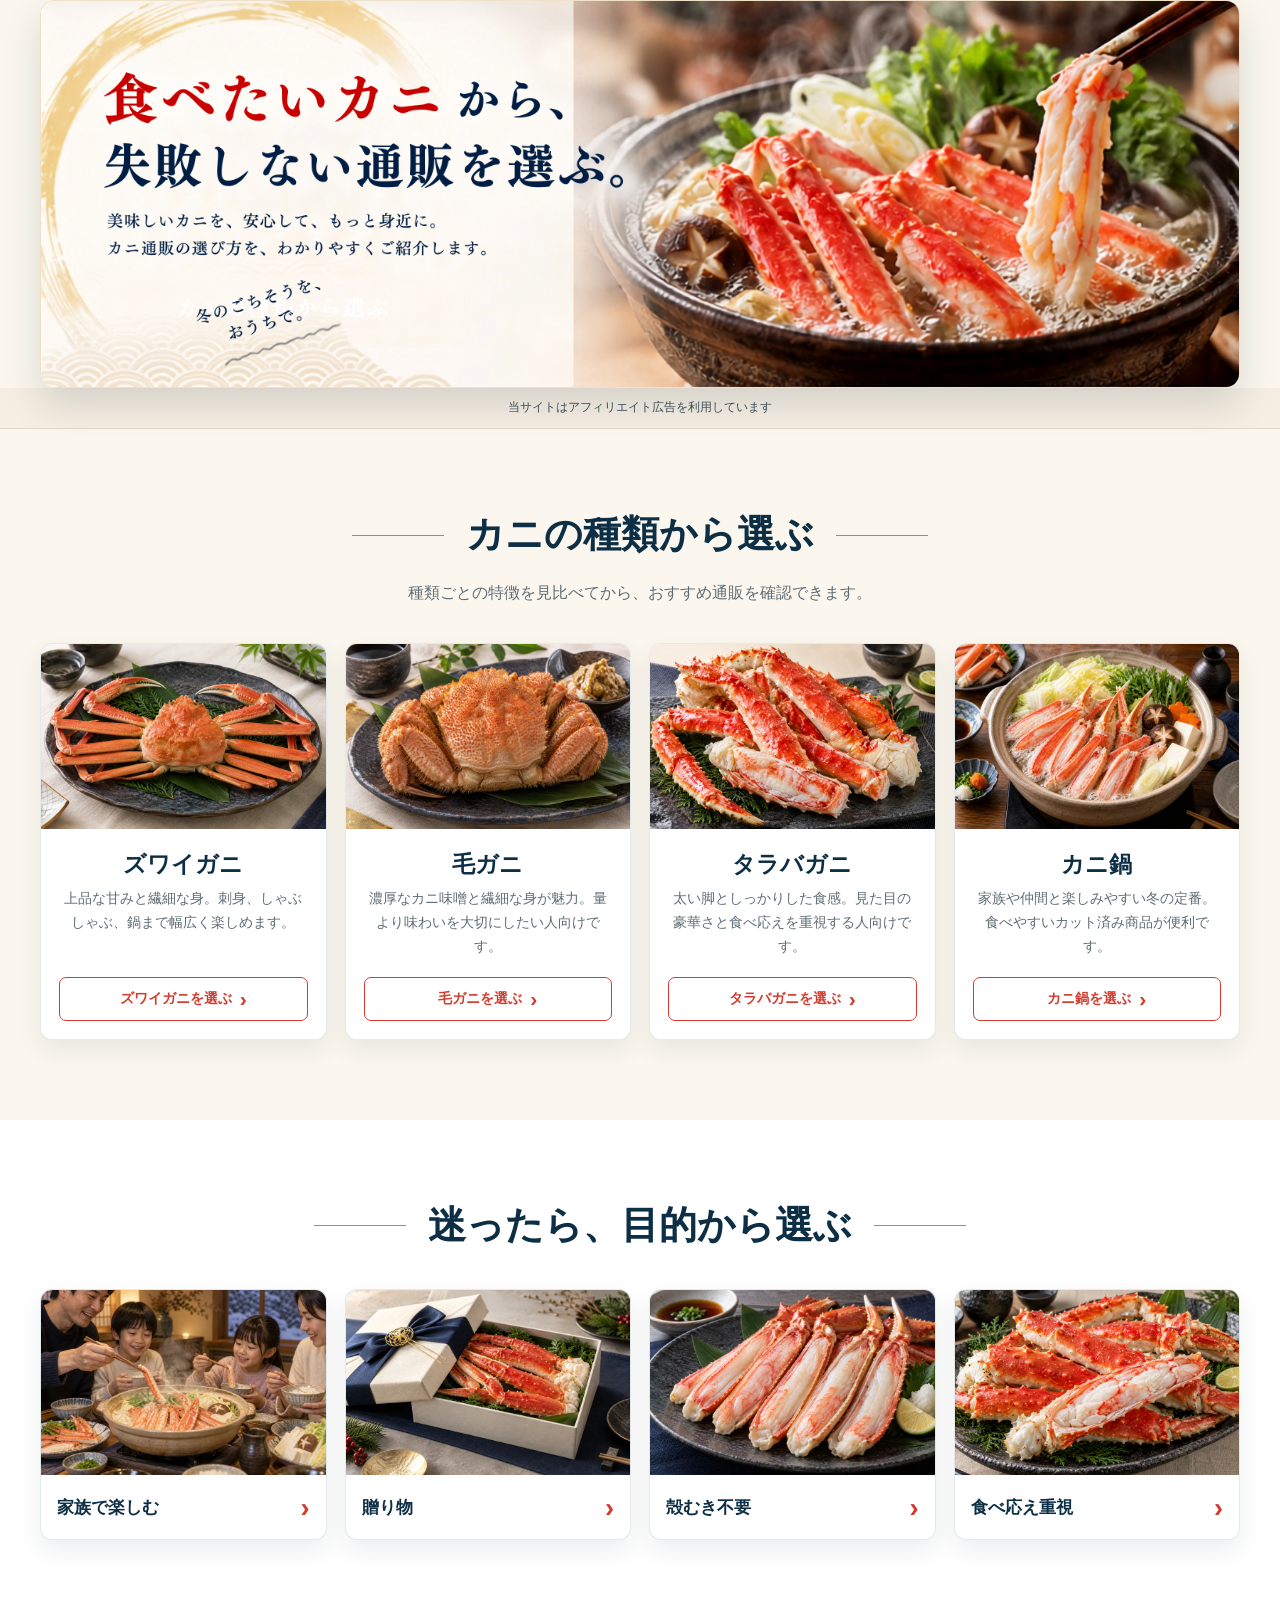
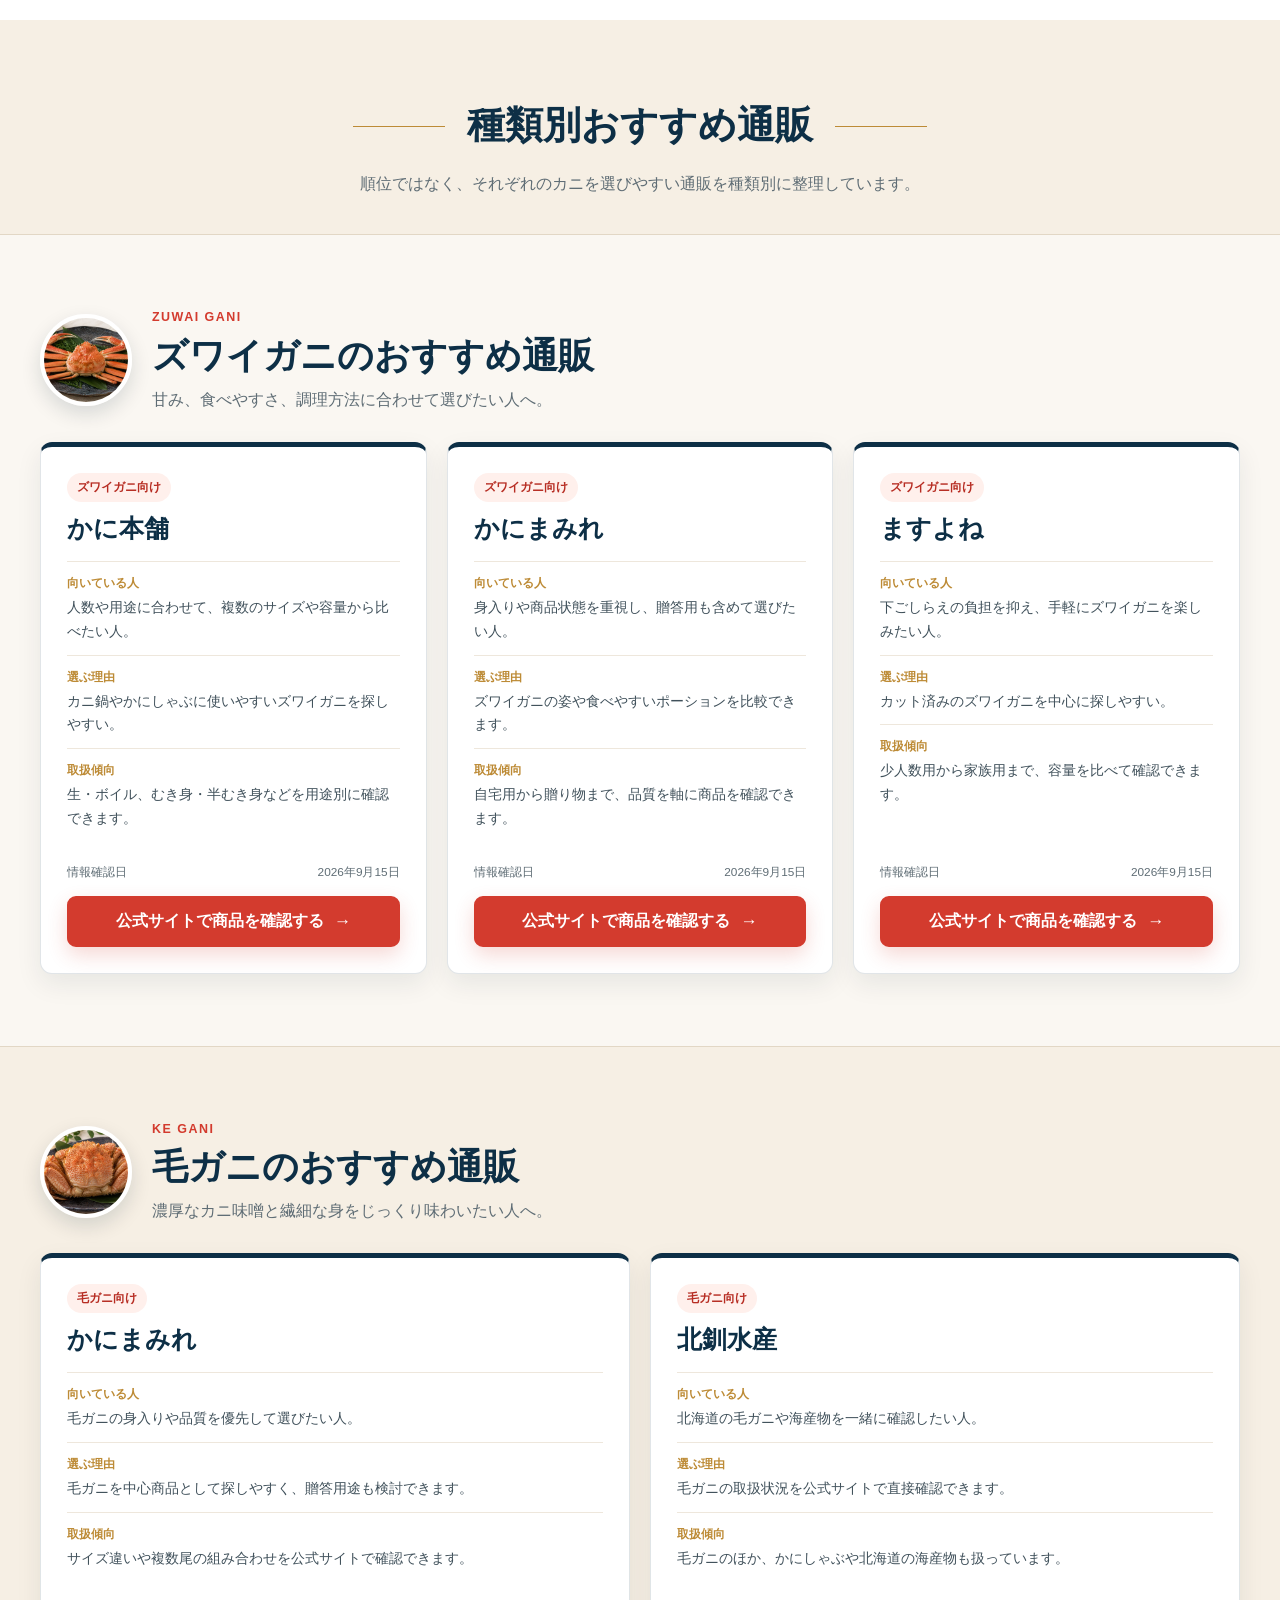
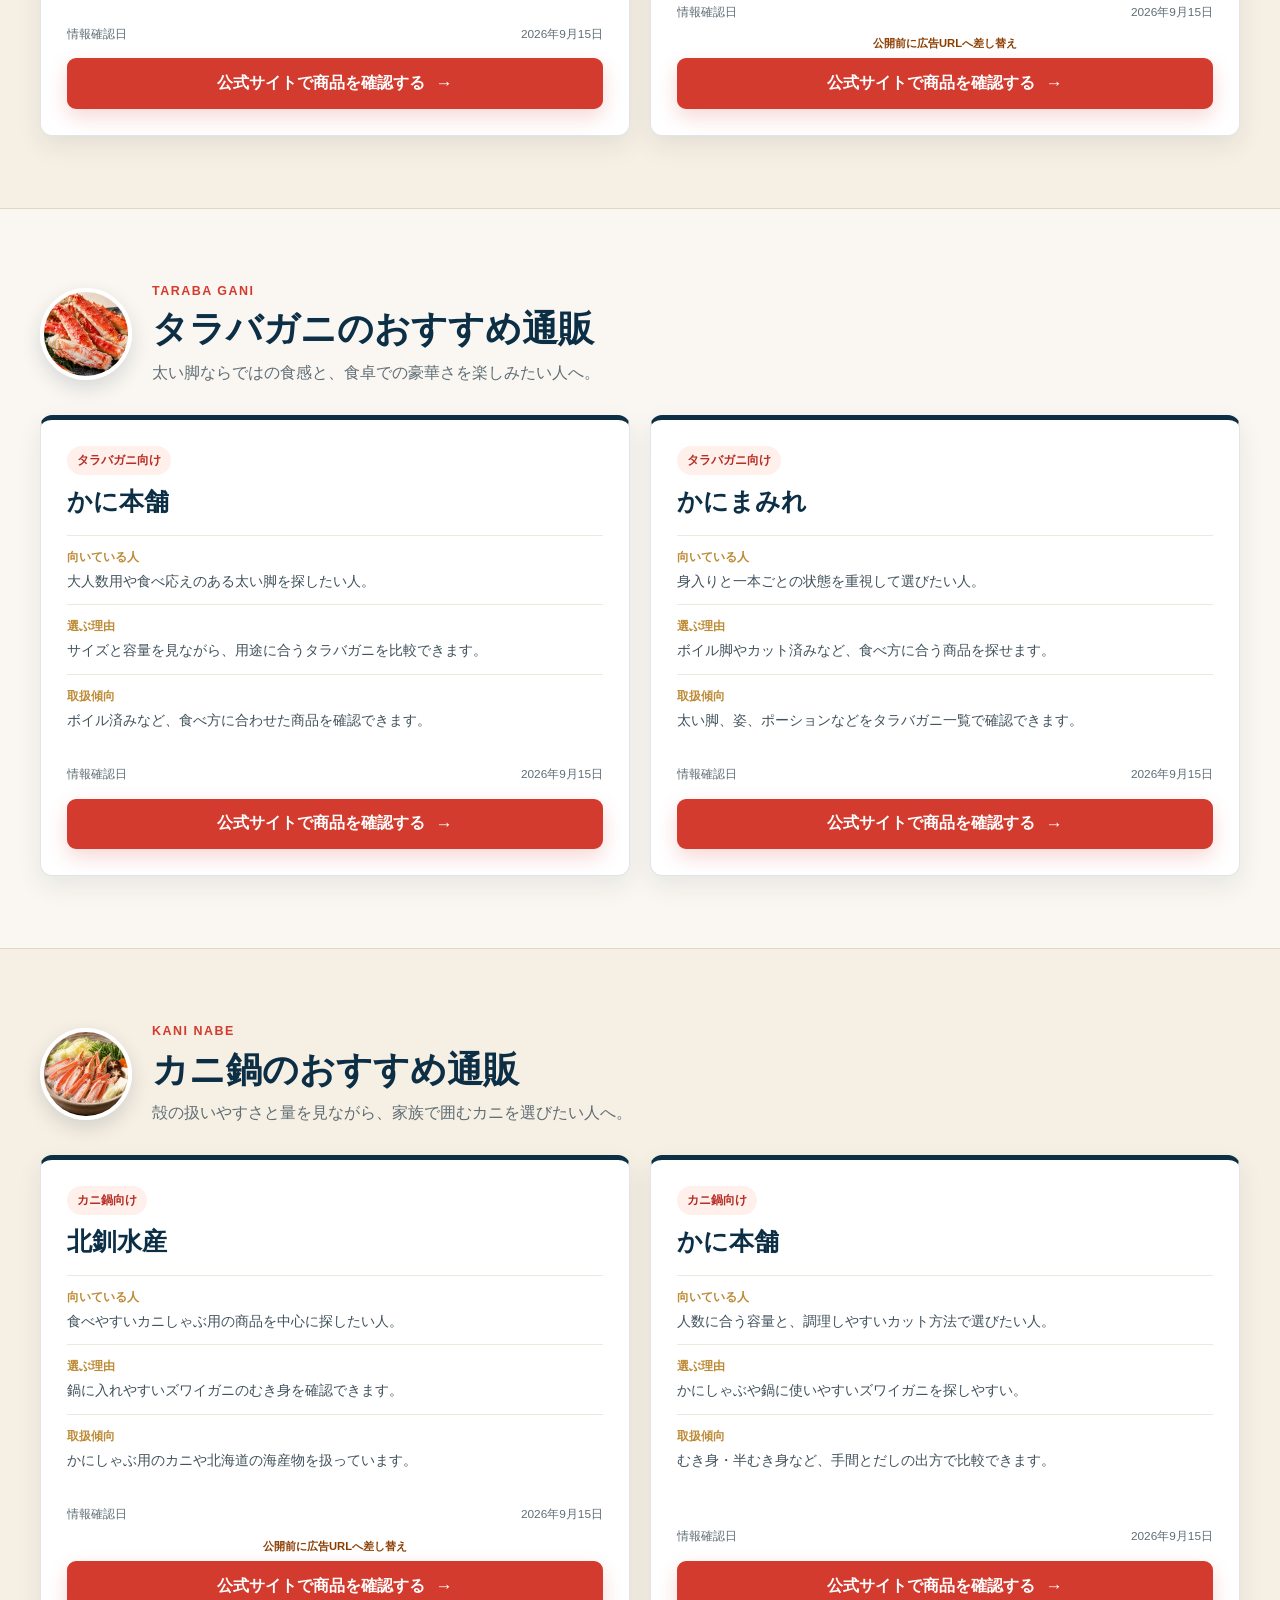
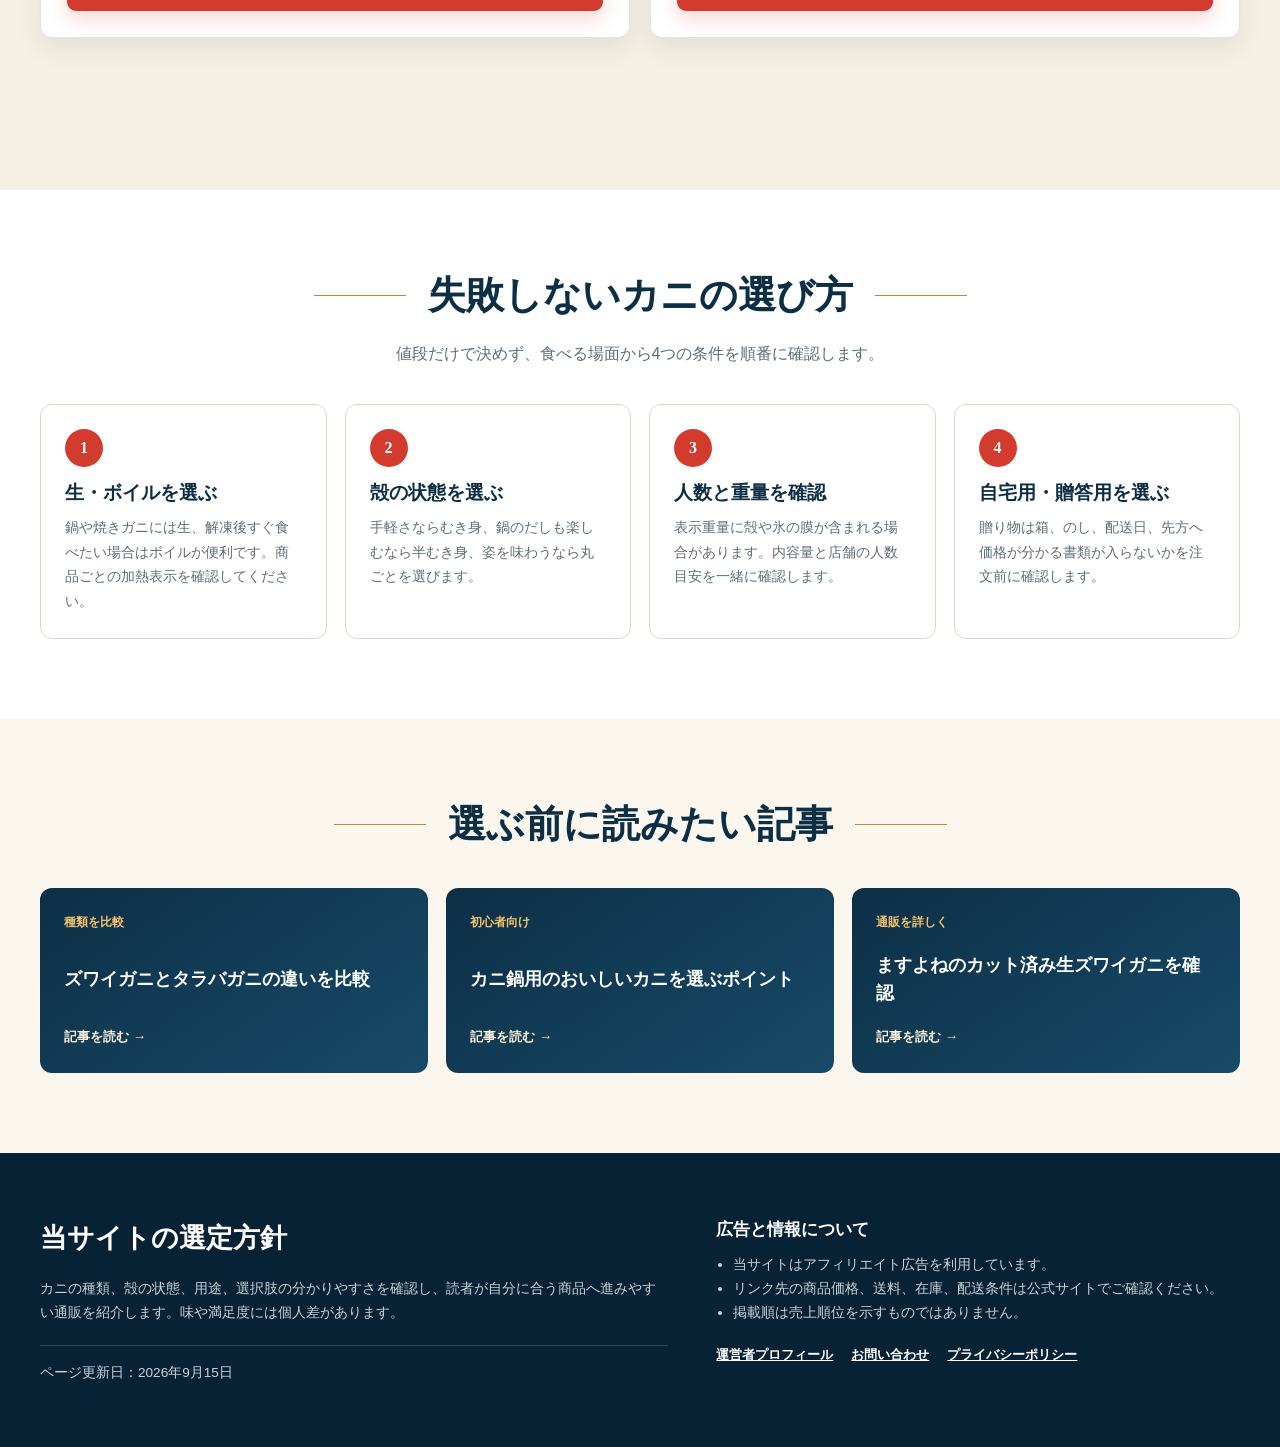
==== index.html @ b380a742 "ヘッダー画像" ====
<!doctype html>
<html lang="ja">
  <head>
    <meta charset="utf-8">
    <meta name="viewport" content="width=device-width, initial-scale=1">
    <meta name="description" content="ズワイガニ、毛ガニ、タラバガニ、カニ鍋から、自分に合うカニ通販を迷わず選べる案内ページです。">
    <title>食べたいカニから選ぶ｜安全なカニ通販.com</title>
    <link rel="preload" as="image" href="assets/images/kani-top-header-wide.png" fetchpriority="high">
    <link rel="stylesheet" href="wordpress-additional.css">
    <style>
      html { scroll-behavior: smooth; }
      body { margin: 0; background: #fbf7ee; }
    </style>
  </head>
  <body>
    <main class="kani-top" id="main-content" data-preview="true">
      <header class="kani-hero kani-hero--banner">
        <div class="kani-container kani-hero__inner">
          <h1 class="kani-visually-hidden">食べたいカニから、失敗しない通販を選ぶ。</h1>
          <div class="kani-hero__media">
            <a href="#kani-types" aria-label="カニの種類から選ぶ">
              <img src="assets/images/kani-top-header-wide.png" width="1532" height="494" alt="食べたいカニから、失敗しない通販を選ぶ。カニ鍋の横長ヘッダー画像" decoding="async" fetchpriority="high">
            </a>
          </div>
        </div>
      </header>

      <p class="kani-disclosure">当サイトはアフィリエイト広告を利用しています</p>

      <section class="kani-section" id="kani-types" aria-labelledby="kani-types-title">
        <div class="kani-container">
          <h2 class="kani-section-heading" id="kani-types-title">カニの種類から選ぶ</h2>
          <p class="kani-section-intro">種類ごとの特徴を見比べてから、おすすめ通販を確認できます。</p>
          <div class="kani-type-grid">
            <article class="kani-type-card">
              <a href="#kani-zuwai">
                <img src="assets/images/type-zuwai.webp" width="800" height="520" loading="lazy" decoding="async" alt="細長い脚が特徴のボイルズワイガニ">
                <div class="kani-type-card__body">
                  <h3>ズワイガニ</h3>
                  <p>上品な甘みと繊細な身。刺身、しゃぶしゃぶ、鍋まで幅広く楽しめます。</p>
                  <span class="kani-type-card__cta">ズワイガニを選ぶ</span>
                </div>
              </a>
            </article>
            <article class="kani-type-card">
              <a href="#kani-kegani">
                <img src="assets/images/type-kegani.webp" width="800" height="520" loading="lazy" decoding="async" alt="丸い甲羅と細かな毛が特徴のボイル毛ガニ">
                <div class="kani-type-card__body">
                  <h3>毛ガニ</h3>
                  <p>濃厚なカニ味噌と繊細な身が魅力。量より味わいを大切にしたい人向けです。</p>
                  <span class="kani-type-card__cta">毛ガニを選ぶ</span>
                </div>
              </a>
            </article>
            <article class="kani-type-card">
              <a href="#kani-taraba">
                <img src="assets/images/type-taraba.webp" width="800" height="520" loading="lazy" decoding="async" alt="太く大きな脚が特徴のボイルタラバガニ">
                <div class="kani-type-card__body">
                  <h3>タラバガニ</h3>
                  <p>太い脚としっかりした食感。見た目の豪華さと食べ応えを重視する人向けです。</p>
                  <span class="kani-type-card__cta">タラバガニを選ぶ</span>
                </div>
              </a>
            </article>
            <article class="kani-type-card">
              <a href="#kani-nabe">
                <img src="assets/images/type-kani-nabe.webp" width="800" height="520" loading="lazy" decoding="async" alt="ズワイガニと野菜を盛り付けたカニ鍋">
                <div class="kani-type-card__body">
                  <h3>カニ鍋</h3>
                  <p>家族や仲間と楽しみやすい冬の定番。食べやすいカット済み商品が便利です。</p>
                  <span class="kani-type-card__cta">カニ鍋を選ぶ</span>
                </div>
              </a>
            </article>
          </div>
        </div>
      </section>

      <section class="kani-section kani-section--white" aria-labelledby="kani-purpose-title">
        <div class="kani-container">
          <h2 class="kani-section-heading" id="kani-purpose-title">迷ったら、目的から選ぶ</h2>
          <div class="kani-purpose-grid">
            <article class="kani-purpose-card">
              <a href="#kani-nabe">
                <img src="assets/images/purpose-family.webp" width="800" height="520" loading="lazy" decoding="async" alt="家族でカニ鍋を囲んで楽しむ食卓">
                <span class="kani-purpose-card__body">家族で楽しむ</span>
              </a>
            </article>
            <article class="kani-purpose-card">
              <a href="#kani-guide-gift">
                <img src="assets/images/purpose-gift.webp" width="800" height="520" loading="lazy" decoding="async" alt="紺色のリボンで包んだカニの贈答箱">
                <span class="kani-purpose-card__body">贈り物</span>
              </a>
            </article>
            <article class="kani-purpose-card">
              <a href="#kani-guide-easy">
                <img src="assets/images/purpose-easy.webp" width="800" height="520" loading="lazy" decoding="async" alt="殻がカットされ食べやすく盛り付けたカニ脚">
                <span class="kani-purpose-card__body">殻むき不要</span>
              </a>
            </article>
            <article class="kani-purpose-card">
              <a href="#kani-taraba">
                <img src="assets/images/purpose-volume.webp" width="800" height="520" loading="lazy" decoding="async" alt="食べ応えのある太いタラバガニの脚">
                <span class="kani-purpose-card__body">食べ応え重視</span>
              </a>
            </article>
          </div>
        </div>
      </section>

      <section class="kani-section kani-section--soft" aria-labelledby="kani-shops-title">
        <div class="kani-container">
          <h2 class="kani-section-heading" id="kani-shops-title">種類別おすすめ通販</h2>
          <p class="kani-section-intro">順位ではなく、それぞれのカニを選びやすい通販を種類別に整理しています。</p>
        </div>

        <section class="kani-recommendation" id="kani-zuwai" aria-labelledby="kani-zuwai-title">
          <div class="kani-container">
            <header class="kani-recommendation__header">
              <img class="kani-recommendation__thumb" src="assets/images/type-zuwai.webp" width="92" height="92" loading="lazy" decoding="async" alt="">
              <div>
                <p class="kani-recommendation__kicker">ZUWAI GANI</p>
                <h2 id="kani-zuwai-title">ズワイガニのおすすめ通販</h2>
                <p>甘み、食べやすさ、調理方法に合わせて選びたい人へ。</p>
              </div>
            </header>
            <div class="kani-shop-grid">
              <article class="kani-shop-card">
                <p class="kani-shop-card__label">ズワイガニ向け</p>
                <h3>かに本舗</h3>
                <dl>
                  <div><dt>向いている人</dt><dd>人数や用途に合わせて、複数のサイズや容量から比べたい人。</dd></div>
                  <div><dt>選ぶ理由</dt><dd>カニ鍋やかにしゃぶに使いやすいズワイガニを探しやすい。</dd></div>
                  <div><dt>取扱傾向</dt><dd>生・ボイル、むき身・半むき身などを用途別に確認できます。</dd></div>
                </dl>
                <p class="kani-shop-card__checked"><span>情報確認日</span><time datetime="2026-09-15">2026年9月15日</time></p>
                <a class="kani-button" href="https://px.a8.net/svt/ejp?a8mat=1TUXQF+23MJKY+1ZWM+BW8O2&amp;a8ejpredirect=https%3A%2F%2Fskynet-c.jp%2Fad%2Flp_kani_001.html" target="_blank" rel="sponsored noopener" data-affiliate-store="かに本舗" aria-label="かに本舗の公式サイトでズワイガニ商品を確認する">公式サイトで商品を確認する</a>
              </article>
              <article class="kani-shop-card">
                <p class="kani-shop-card__label">ズワイガニ向け</p>
                <h3>かにまみれ</h3>
                <dl>
                  <div><dt>向いている人</dt><dd>身入りや商品状態を重視し、贈答用も含めて選びたい人。</dd></div>
                  <div><dt>選ぶ理由</dt><dd>ズワイガニの姿や食べやすいポーションを比較できます。</dd></div>
                  <div><dt>取扱傾向</dt><dd>自宅用から贈り物まで、品質を軸に商品を確認できます。</dd></div>
                </dl>
                <p class="kani-shop-card__checked"><span>情報確認日</span><time datetime="2026-09-15">2026年9月15日</time></p>
                <a class="kani-button" href="https://px.a8.net/svt/ejp?a8mat=2ZNGHM+9N47FM+2GN4+BW8O2&amp;a8ejpredirect=https%3A%2F%2Fwww.kanimamire.com%2Fshopdetail%2F001003000006" target="_blank" rel="sponsored noopener" data-affiliate-store="かにまみれ" aria-label="かにまみれの公式サイトでズワイガニ商品を確認する">公式サイトで商品を確認する</a>
              </article>
              <article class="kani-shop-card">
                <p class="kani-shop-card__label">ズワイガニ向け</p>
                <h3>ますよね</h3>
                <dl>
                  <div><dt>向いている人</dt><dd>下ごしらえの負担を抑え、手軽にズワイガニを楽しみたい人。</dd></div>
                  <div><dt>選ぶ理由</dt><dd>カット済みのズワイガニを中心に探しやすい。</dd></div>
                  <div><dt>取扱傾向</dt><dd>少人数用から家族用まで、容量を比べて確認できます。</dd></div>
                </dl>
                <p class="kani-shop-card__checked"><span>情報確認日</span><time datetime="2026-09-15">2026年9月15日</time></p>
                <a class="kani-button" href="https://px.a8.net/svt/ejp?a8mat=45G7HG+728L2A+5KSW+BW8O2&amp;a8ejpredirect=https%3A%2F%2Fwww.masuyone.com%2FSHOP%2F201390%2F201400%2Flist.html" target="_blank" rel="sponsored noopener" data-affiliate-store="ますよね" aria-label="ますよねの公式サイトでズワイガニ商品を確認する">公式サイトで商品を確認する</a>
              </article>
            </div>
          </div>
        </section>

        <section class="kani-recommendation" id="kani-kegani" aria-labelledby="kani-kegani-title">
          <div class="kani-container">
            <header class="kani-recommendation__header">
              <img class="kani-recommendation__thumb" src="assets/images/type-kegani.webp" width="92" height="92" loading="lazy" decoding="async" alt="">
              <div>
                <p class="kani-recommendation__kicker">KE GANI</p>
                <h2 id="kani-kegani-title">毛ガニのおすすめ通販</h2>
                <p>濃厚なカニ味噌と繊細な身をじっくり味わいたい人へ。</p>
              </div>
            </header>
            <div class="kani-shop-grid kani-shop-grid--two">
              <article class="kani-shop-card">
                <p class="kani-shop-card__label">毛ガニ向け</p>
                <h3>かにまみれ</h3>
                <dl>
                  <div><dt>向いている人</dt><dd>毛ガニの身入りや品質を優先して選びたい人。</dd></div>
                  <div><dt>選ぶ理由</dt><dd>毛ガニを中心商品として探しやすく、贈答用途も検討できます。</dd></div>
                  <div><dt>取扱傾向</dt><dd>サイズ違いや複数尾の組み合わせを公式サイトで確認できます。</dd></div>
                </dl>
                <p class="kani-shop-card__checked"><span>情報確認日</span><time datetime="2026-09-15">2026年9月15日</time></p>
                <a class="kani-button" href="https://px.a8.net/svt/ejp?a8mat=2ZNGHM+9N47FM+2GN4+BW8O2&amp;a8ejpredirect=https%3A%2F%2Fwww.kanimamire.com%2Fshopdetail%2F001001000003%2F" target="_blank" rel="sponsored noopener" data-affiliate-store="かにまみれ" aria-label="かにまみれの公式サイトで毛ガニ商品を確認する">公式サイトで商品を確認する</a>
              </article>
              <article class="kani-shop-card">
                <p class="kani-shop-card__label">毛ガニ向け</p>
                <h3>北釧水産</h3>
                <dl>
                  <div><dt>向いている人</dt><dd>北海道の毛ガニや海産物を一緒に確認したい人。</dd></div>
                  <div><dt>選ぶ理由</dt><dd>毛ガニの取扱状況を公式サイトで直接確認できます。</dd></div>
                  <div><dt>取扱傾向</dt><dd>毛ガニのほか、かにしゃぶや北海道の海産物も扱っています。</dd></div>
                </dl>
                <p class="kani-shop-card__checked"><span>情報確認日</span><time datetime="2026-09-15">2026年9月15日</time></p>
                <!-- 北釧水産の旧A8広告は2026-09-15時点で無効。公開前に新しい提携URLへ差し替えること。 -->
                <a class="kani-button" href="https://www.hokusen.co.jp/" target="_blank" rel="noopener" data-affiliate-store="北釧水産" data-affiliate-status="replacement-required" aria-label="北釧水産の公式サイトで毛ガニ商品を確認する">公式サイトで商品を確認する</a>
              </article>
            </div>
          </div>
        </section>

        <section class="kani-recommendation" id="kani-taraba" aria-labelledby="kani-taraba-title">
          <div class="kani-container">
            <header class="kani-recommendation__header">
              <img class="kani-recommendation__thumb" src="assets/images/type-taraba.webp" width="92" height="92" loading="lazy" decoding="async" alt="">
              <div>
                <p class="kani-recommendation__kicker">TARABA GANI</p>
                <h2 id="kani-taraba-title">タラバガニのおすすめ通販</h2>
                <p>太い脚ならではの食感と、食卓での豪華さを楽しみたい人へ。</p>
              </div>
            </header>
            <div class="kani-shop-grid kani-shop-grid--two">
              <article class="kani-shop-card">
                <p class="kani-shop-card__label">タラバガニ向け</p>
                <h3>かに本舗</h3>
                <dl>
                  <div><dt>向いている人</dt><dd>大人数用や食べ応えのある太い脚を探したい人。</dd></div>
                  <div><dt>選ぶ理由</dt><dd>サイズと容量を見ながら、用途に合うタラバガニを比較できます。</dd></div>
                  <div><dt>取扱傾向</dt><dd>ボイル済みなど、食べ方に合わせた商品を確認できます。</dd></div>
                </dl>
                <p class="kani-shop-card__checked"><span>情報確認日</span><time datetime="2026-09-15">2026年9月15日</time></p>
                <a class="kani-button" href="https://px.a8.net/svt/ejp?a8mat=1TUXQF+23MJKY+1ZWM+BW8O2&amp;a8ejpredirect=https%3A%2F%2Fskynet-c.jp%2Fad%2Flp_kani_001.html" target="_blank" rel="sponsored noopener" data-affiliate-store="かに本舗" aria-label="かに本舗の公式サイトでタラバガニ商品を確認する">公式サイトで商品を確認する</a>
              </article>
              <article class="kani-shop-card">
                <p class="kani-shop-card__label">タラバガニ向け</p>
                <h3>かにまみれ</h3>
                <dl>
                  <div><dt>向いている人</dt><dd>身入りと一本ごとの状態を重視して選びたい人。</dd></div>
                  <div><dt>選ぶ理由</dt><dd>ボイル脚やカット済みなど、食べ方に合う商品を探せます。</dd></div>
                  <div><dt>取扱傾向</dt><dd>太い脚、姿、ポーションなどをタラバガニ一覧で確認できます。</dd></div>
                </dl>
                <p class="kani-shop-card__checked"><span>情報確認日</span><time datetime="2026-09-15">2026年9月15日</time></p>
                <a class="kani-button" href="https://px.a8.net/svt/ejp?a8mat=2ZNGHM+9N47FM+2GN4+BW8O2&amp;a8ejpredirect=https%3A%2F%2Fwww.kanimamire.com%2Fshopbrand%2F015%2FP%2F" target="_blank" rel="sponsored noopener" data-affiliate-store="かにまみれ" aria-label="かにまみれの公式サイトでタラバガニ商品を確認する">公式サイトで商品を確認する</a>
              </article>
            </div>
          </div>
        </section>

        <section class="kani-recommendation" id="kani-nabe" aria-labelledby="kani-nabe-title">
          <div class="kani-container">
            <header class="kani-recommendation__header">
              <img class="kani-recommendation__thumb" src="assets/images/type-kani-nabe.webp" width="92" height="92" loading="lazy" decoding="async" alt="">
              <div>
                <p class="kani-recommendation__kicker">KANI NABE</p>
                <h2 id="kani-nabe-title">カニ鍋のおすすめ通販</h2>
                <p>殻の扱いやすさと量を見ながら、家族で囲むカニを選びたい人へ。</p>
              </div>
            </header>
            <div class="kani-shop-grid kani-shop-grid--two">
              <article class="kani-shop-card">
                <p class="kani-shop-card__label">カニ鍋向け</p>
                <h3>北釧水産</h3>
                <dl>
                  <div><dt>向いている人</dt><dd>食べやすいカニしゃぶ用の商品を中心に探したい人。</dd></div>
                  <div><dt>選ぶ理由</dt><dd>鍋に入れやすいズワイガニのむき身を確認できます。</dd></div>
                  <div><dt>取扱傾向</dt><dd>かにしゃぶ用のカニや北海道の海産物を扱っています。</dd></div>
                </dl>
                <p class="kani-shop-card__checked"><span>情報確認日</span><time datetime="2026-09-15">2026年9月15日</time></p>
                <!-- 北釧水産の旧A8広告は2026-09-15時点で無効。公開前に新しい提携URLへ差し替えること。 -->
                <a class="kani-button" href="https://www.hokusen.co.jp/" target="_blank" rel="noopener" data-affiliate-store="北釧水産" data-affiliate-status="replacement-required" aria-label="北釧水産の公式サイトでカニ鍋向け商品を確認する">公式サイトで商品を確認する</a>
              </article>
              <article class="kani-shop-card">
                <p class="kani-shop-card__label">カニ鍋向け</p>
                <h3>かに本舗</h3>
                <dl>
                  <div><dt>向いている人</dt><dd>人数に合う容量と、調理しやすいカット方法で選びたい人。</dd></div>
                  <div><dt>選ぶ理由</dt><dd>かにしゃぶや鍋に使いやすいズワイガニを探しやすい。</dd></div>
                  <div><dt>取扱傾向</dt><dd>むき身・半むき身など、手間とだしの出方で比較できます。</dd></div>
                </dl>
                <p class="kani-shop-card__checked"><span>情報確認日</span><time datetime="2026-09-15">2026年9月15日</time></p>
                <a class="kani-button" href="https://px.a8.net/svt/ejp?a8mat=1TUXQF+23MJKY+1ZWM+BW8O2&amp;a8ejpredirect=https%3A%2F%2Fskynet-c.jp%2Fad%2Flp_kani_001.html" target="_blank" rel="sponsored noopener" data-affiliate-store="かに本舗" aria-label="かに本舗の公式サイトでカニ鍋向け商品を確認する">公式サイトで商品を確認する</a>
              </article>
            </div>
          </div>
        </section>
      </section>

      <section class="kani-section kani-section--white" id="kani-guide" aria-labelledby="kani-guide-title">
        <div class="kani-container">
          <h2 class="kani-section-heading" id="kani-guide-title">失敗しないカニの選び方</h2>
          <p class="kani-section-intro">値段だけで決めず、食べる場面から4つの条件を順番に確認します。</p>
          <div class="kani-guide-grid">
            <article class="kani-guide-card">
              <span class="kani-guide-card__number">1</span>
              <h3>生・ボイルを選ぶ</h3>
              <p>鍋や焼きガニには生、解凍後すぐ食べたい場合はボイルが便利です。商品ごとの加熱表示を確認してください。</p>
            </article>
            <article class="kani-guide-card" id="kani-guide-easy">
              <span class="kani-guide-card__number">2</span>
              <h3>殻の状態を選ぶ</h3>
              <p>手軽さならむき身、鍋のだしも楽しむなら半むき身、姿を味わうなら丸ごとを選びます。</p>
            </article>
            <article class="kani-guide-card">
              <span class="kani-guide-card__number">3</span>
              <h3>人数と重量を確認</h3>
              <p>表示重量に殻や氷の膜が含まれる場合があります。内容量と店舗の人数目安を一緒に確認します。</p>
            </article>
            <article class="kani-guide-card" id="kani-guide-gift">
              <span class="kani-guide-card__number">4</span>
              <h3>自宅用・贈答用を選ぶ</h3>
              <p>贈り物は箱、のし、配送日、先方へ価格が分かる書類が入らないかを注文前に確認します。</p>
            </article>
          </div>
        </div>
      </section>

      <section class="kani-section" aria-labelledby="kani-related-title">
        <div class="kani-container">
          <h2 class="kani-section-heading" id="kani-related-title">選ぶ前に読みたい記事</h2>
          <div class="kani-related-grid">
            <a class="kani-related-card" href="https://xn--q9j2gvdt13mouk9z5egbf.com/%E3%82%BA%E3%83%AF%E3%82%A4%E3%82%AC%E3%83%8B%E3%81%A8%E3%82%BF%E3%83%A9%E3%83%90%E3%82%AC%E3%83%8B%E3%81%AE%E9%81%95%E3%81%84%E3%82%92%E6%AF%94%E8%BC%83/">
              <span class="kani-related-card__tag">種類を比較</span>
              <h3>ズワイガニとタラバガニの違いを比較</h3>
              <span class="kani-related-card__more">記事を読む →</span>
            </a>
            <a class="kani-related-card" href="https://xn--q9j2gvdt13mouk9z5egbf.com/kanibiginer/">
              <span class="kani-related-card__tag">初心者向け</span>
              <h3>カニ鍋用のおいしいカニを選ぶポイント</h3>
              <span class="kani-related-card__more">記事を読む →</span>
            </a>
            <a class="kani-related-card" href="https://xn--q9j2gvdt13mouk9z5egbf.com/masuyonezuwaigani/">
              <span class="kani-related-card__tag">通販を詳しく</span>
              <h3>ますよねのカット済み生ズワイガニを確認</h3>
              <span class="kani-related-card__more">記事を読む →</span>
            </a>
          </div>
        </div>
      </section>

      <footer class="kani-trust" aria-labelledby="kani-trust-title">
        <div class="kani-container kani-trust__grid">
          <div>
            <h2 id="kani-trust-title">当サイトの選定方針</h2>
            <p>カニの種類、殻の状態、用途、選択肢の分かりやすさを確認し、読者が自分に合う商品へ進みやすい通販を紹介します。味や満足度には個人差があります。</p>
            <p class="kani-trust__updated">ページ更新日：<time datetime="2026-09-15">2026年9月15日</time></p>
          </div>
          <div>
            <h3>広告と情報について</h3>
            <ul>
              <li>当サイトはアフィリエイト広告を利用しています。</li>
              <li>リンク先の商品価格、送料、在庫、配送条件は公式サイトでご確認ください。</li>
              <li>掲載順は売上順位を示すものではありません。</li>
            </ul>
            <nav class="kani-trust__links" aria-label="運営情報">
              <a href="https://xn--q9j2gvdt13mouk9z5egbf.com/%E3%83%97%E3%83%AD%E3%83%95%E3%82%A3%E3%83%BC%E3%83%AB/">運営者プロフィール</a>
              <a href="https://xn--q9j2gvdt13mouk9z5egbf.com/%E3%81%8A%E5%95%8F%E3%81%84%E5%90%88%E3%82%8F%E3%81%9B/">お問い合わせ</a>
              <a href="https://xn--q9j2gvdt13mouk9z5egbf.com/privacy-policy/">プライバシーポリシー</a>
            </nav>
          </div>
        </div>
      </footer>
    </main>
  </body>
</html>
---- wordpress-additional.css ----
/* カニトップページでWordPressテーマが出力するタイトル領域を非表示 */
.home .entry-title,
.home .cps-post-header,
body:has(.kani-top) .entry-title,
body:has(.kani-top) .cps-post-header {
  display: none !important;
}

/* タイトル領域を消した後の余白も、このページだけ取り除く */
.home #contents,
.home .cps-post-box,
.home .cps-post-main,
body:has(.kani-top) #contents,
body:has(.kani-top) .cps-post-box,
body:has(.kani-top) .cps-post-main {
  margin-top: 0 !important;
  padding-top: 0 !important;
}


.kani-top {
  --kani-navy: #0d2f46;
  --kani-navy-deep: #082235;
  --kani-red: #d33b2e;
  --kani-red-dark: #b72d23;
  --kani-cream: #fbf7ee;
  --kani-cream-deep: #f3eadb;
  --kani-gold: #bd8b36;
  --kani-ink: #172b38;
  --kani-muted: #5f6d75;
  --kani-line: #e2d7c5;
  --kani-white: #ffffff;
  --kani-shadow: 0 14px 36px rgba(8, 34, 53, 0.1);
  --kani-radius: 18px;
  color: var(--kani-ink);
  background: var(--kani-cream);
  font-family: -apple-system, BlinkMacSystemFont, "Hiragino Kaku Gothic ProN",
    "Yu Gothic", "Meiryo", sans-serif;
  font-size: 16px;
  line-height: 1.75;
  overflow: clip;
}

.kani-top,
.kani-top *,
.kani-top *::before,
.kani-top *::after {
  box-sizing: border-box;
}

.kani-top img {
  display: block;
  max-width: 100%;
  height: auto;
}

.kani-top a {
  color: inherit;
}

.kani-top :where(h1, h2, h3, p, ul, dl, dd) {
  margin-top: 0;
}

.kani-top :where(#kani-types, #kani-zuwai, #kani-kegani, #kani-taraba, #kani-nabe, #kani-guide) {
  scroll-margin-top: 24px;
}

.kani-top .kani-container {
  width: min(1200px, calc(100% - 48px));
  margin-inline: auto;
}

.kani-top .kani-disclosure {
  margin: 0;
  padding: 9px 24px;
  color: #40515b;
  background: #f5eee2;
  border-bottom: 1px solid var(--kani-line);
  font-size: 0.78rem;
  text-align: center;
}

.kani-top .kani-hero {
  position: relative;
  isolation: isolate;
  background:
    radial-gradient(circle at 8% 48%, transparent 0 118px, rgba(189, 139, 54, 0.18) 120px 123px, transparent 125px),
    linear-gradient(110deg, #fffdf8 0%, #f8f0e3 54%, #efe2d0 100%);
}

.kani-top .kani-hero::after {
  position: absolute;
  z-index: -1;
  bottom: 0;
  left: 0;
  width: 52%;
  height: 18px;
  background: repeating-radial-gradient(circle at 9px 18px, transparent 0 6px, rgba(189, 139, 54, 0.24) 6px 8px, transparent 8px 12px);
  content: "";
}

.kani-top .kani-hero__inner {
  display: grid;
  min-height: 510px;
  grid-template-columns: minmax(0, 1.08fr) minmax(0, 1.1fr);
  align-items: center;
  gap: 48px;
  padding-block: 58px;
}

.kani-top .kani-hero__copy {
  position: relative;
  z-index: 1;
}

.kani-top .kani-eyebrow {
  display: inline-flex;
  margin-bottom: 14px;
  color: var(--kani-gold);
  font-size: 0.78rem;
  font-weight: 800;
  letter-spacing: 0.16em;
  text-transform: uppercase;
}

.kani-top .kani-hero h1 {
  margin-bottom: 20px;
  color: var(--kani-navy);
  font-family: "Yu Mincho", "Hiragino Mincho ProN", serif;
  font-size: clamp(2.2rem, 3.4vw, 3.1rem);
  font-weight: 700;
  letter-spacing: 0.015em;
  line-height: 1.34;
}

.kani-top .kani-hero__first-line {
  color: var(--kani-navy);
  white-space: nowrap;
}

.kani-top .kani-hero__second-line {
  white-space: nowrap;
}

.kani-top .kani-hero h1 .kani-hero__accent {
  color: var(--kani-red);
}

.kani-top .kani-hero__lead {
  max-width: 36em;
  margin-bottom: 28px;
  color: #43555f;
  font-size: 1.02rem;
}

.kani-top .kani-hero__media {
  position: relative;
}

.kani-top .kani-hero__media::before {
  position: absolute;
  z-index: -1;
  inset: -12px 18px 20px -12px;
  background: var(--kani-gold);
  border-radius: 48% 52% 44% 56% / 52% 38% 62% 48%;
  content: "";
  opacity: 0.32;
}

.kani-top .kani-hero__media img {
  width: 100%;
  aspect-ratio: 16 / 7.2;
  border-radius: 46% 54% 42% 58% / 50% 38% 62% 50%;
  box-shadow: 0 24px 54px rgba(8, 34, 53, 0.2);
  object-fit: cover;
}

.kani-top .kani-button {
  display: inline-flex;
  min-height: 48px;
  align-items: center;
  justify-content: center;
  gap: 10px;
  padding: 11px 22px;
  color: var(--kani-white);
  background: var(--kani-red);
  border: 2px solid var(--kani-red);
  border-radius: 9px;
  box-shadow: 0 8px 20px rgba(211, 59, 46, 0.2);
  font-weight: 800;
  line-height: 1.4;
  text-align: center;
  text-decoration: none;
  transition: background 180ms ease, border-color 180ms ease, box-shadow 180ms ease, transform 180ms ease;
}

.kani-top .kani-button::after {
  content: "\2192";
  font-size: 1.08em;
}

.kani-top .kani-button:hover {
  background: var(--kani-red-dark);
  border-color: var(--kani-red-dark);
  box-shadow: 0 10px 24px rgba(183, 45, 35, 0.25);
  transform: translateY(-2px);
}

.kani-top .kani-button:focus-visible,
.kani-top a:focus-visible {
  outline: 3px solid #2c73a0;
  outline-offset: 3px;
}

.kani-top .kani-button--outline {
  color: var(--kani-red);
  background: transparent;
  box-shadow: none;
}

.kani-top .kani-button--outline:hover {
  color: var(--kani-white);
}

.kani-top .kani-section {
  padding-block: 80px;
}

.kani-top .kani-section--white {
  background: var(--kani-white);
}

.kani-top .kani-section--soft {
  background: #f6efe4;
}

.kani-top .kani-section-heading {
  display: grid;
  grid-template-columns: minmax(36px, 92px) auto minmax(36px, 92px);
  align-items: center;
  justify-content: center;
  gap: 22px;
  margin-bottom: 38px;
  color: var(--kani-navy);
  font-family: "Yu Mincho", "Hiragino Mincho ProN", serif;
  font-size: clamp(1.75rem, 3vw, 2.55rem);
  line-height: 1.35;
  text-align: center;
}

.kani-top .kani-section-heading::before,
.kani-top .kani-section-heading::after {
  width: 100%;
  height: 1px;
  background: var(--kani-gold);
  content: "";
}

.kani-top .kani-section-intro {
  max-width: 720px;
  margin: -20px auto 36px;
  color: var(--kani-muted);
  text-align: center;
}

.kani-top .kani-type-grid,
.kani-top .kani-purpose-grid {
  display: grid;
  grid-template-columns: repeat(4, minmax(0, 1fr));
  gap: 18px;
}

.kani-top .kani-type-card,
.kani-top .kani-purpose-card {
  height: 100%;
  overflow: hidden;
  background: var(--kani-white);
  border: 1px solid rgba(13, 47, 70, 0.1);
  border-radius: 12px;
  box-shadow: 0 10px 25px rgba(8, 34, 53, 0.08);
  transition: box-shadow 180ms ease, transform 180ms ease;
}

.kani-top .kani-type-card:hover,
.kani-top .kani-purpose-card:hover {
  box-shadow: var(--kani-shadow);
  transform: translateY(-4px);
}

.kani-top .kani-type-card > a,
.kani-top .kani-purpose-card > a {
  display: flex;
  height: 100%;
  flex-direction: column;
  text-decoration: none;
}

.kani-top .kani-type-card img,
.kani-top .kani-purpose-card img {
  width: 100%;
  aspect-ratio: 20 / 13;
  object-fit: cover;
}

.kani-top .kani-type-card__body {
  display: flex;
  flex: 1;
  flex-direction: column;
  align-items: center;
  padding: 20px 18px 18px;
  text-align: center;
}

.kani-top .kani-type-card h3 {
  margin-bottom: 7px;
  color: var(--kani-navy);
  font-family: "Yu Mincho", "Hiragino Mincho ProN", serif;
  font-size: 1.45rem;
  line-height: 1.35;
}

.kani-top .kani-type-card p {
  margin-bottom: 18px;
  color: var(--kani-muted);
  font-size: 0.9rem;
  line-height: 1.65;
}

.kani-top .kani-type-card__cta {
  display: inline-flex;
  width: 100%;
  min-height: 44px;
  align-items: center;
  justify-content: center;
  margin-top: auto;
  color: var(--kani-red);
  border: 1px solid var(--kani-red);
  border-radius: 7px;
  font-size: 0.88rem;
  font-weight: 800;
}

.kani-top .kani-type-card__cta::after {
  margin-left: 8px;
  content: "\203A";
  font-size: 1.5em;
  line-height: 1;
}

.kani-top .kani-purpose-card__body {
  display: flex;
  min-height: 64px;
  align-items: center;
  justify-content: space-between;
  gap: 12px;
  padding: 13px 16px;
  color: var(--kani-navy);
  font-family: "Yu Mincho", "Hiragino Mincho ProN", serif;
  font-size: 1.05rem;
  font-weight: 700;
}

.kani-top .kani-purpose-card__body::after {
  color: var(--kani-red);
  content: "\203A";
  font-family: sans-serif;
  font-size: 1.7rem;
  line-height: 1;
}

.kani-top .kani-recommendation {
  padding-block: 72px;
  border-top: 1px solid var(--kani-line);
}

.kani-top .kani-recommendation:nth-child(even) {
  background: rgba(255, 255, 255, 0.54);
}

.kani-top .kani-recommendation__header {
  display: grid;
  grid-template-columns: 92px minmax(0, 1fr);
  align-items: center;
  gap: 20px;
  margin-bottom: 28px;
}

.kani-top .kani-recommendation__thumb {
  width: 92px;
  height: 92px;
  border: 4px solid var(--kani-white);
  border-radius: 50%;
  box-shadow: 0 8px 20px rgba(8, 34, 53, 0.14);
  object-fit: cover;
}

.kani-top .kani-recommendation__kicker {
  margin-bottom: 3px;
  color: var(--kani-red);
  font-size: 0.78rem;
  font-weight: 800;
  letter-spacing: 0.12em;
}

.kani-top .kani-recommendation h2 {
  margin-bottom: 5px;
  color: var(--kani-navy);
  font-family: "Yu Mincho", "Hiragino Mincho ProN", serif;
  font-size: clamp(1.65rem, 3vw, 2.25rem);
  line-height: 1.35;
}

.kani-top .kani-recommendation__header p:last-child {
  margin-bottom: 0;
  color: var(--kani-muted);
}

.kani-top .kani-shop-grid {
  display: grid;
  grid-template-columns: repeat(3, minmax(0, 1fr));
  gap: 20px;
}

.kani-top .kani-shop-grid--two {
  grid-template-columns: repeat(2, minmax(0, 1fr));
}

.kani-top .kani-shop-card {
  display: flex;
  min-width: 0;
  flex-direction: column;
  padding: 26px;
  background: var(--kani-white);
  border: 1px solid rgba(13, 47, 70, 0.12);
  border-top: 5px solid var(--kani-navy);
  border-radius: 12px;
  box-shadow: 0 10px 26px rgba(8, 34, 53, 0.08);
}

.kani-top .kani-shop-card__label {
  align-self: flex-start;
  margin-bottom: 10px;
  padding: 4px 10px;
  color: var(--kani-red-dark);
  background: #fff0ec;
  border-radius: 999px;
  font-size: 0.75rem;
  font-weight: 800;
}

.kani-top .kani-shop-card h3 {
  margin-bottom: 16px;
  color: var(--kani-navy);
  font-family: "Yu Mincho", "Hiragino Mincho ProN", serif;
  font-size: 1.55rem;
  line-height: 1.35;
}

.kani-top .kani-shop-card dl {
  margin-bottom: 20px;
}

.kani-top .kani-shop-card dl > div {
  padding-block: 11px;
  border-top: 1px solid #eee7dc;
}

.kani-top .kani-shop-card dt {
  margin-bottom: 2px;
  color: var(--kani-gold);
  font-size: 0.75rem;
  font-weight: 800;
}

.kani-top .kani-shop-card dd {
  margin-left: 0;
  color: #40515b;
  font-size: 0.9rem;
  line-height: 1.65;
}

.kani-top .kani-shop-card__checked {
  display: flex;
  justify-content: space-between;
  gap: 12px;
  margin: auto 0 14px;
  color: var(--kani-muted);
  font-size: 0.74rem;
}

.kani-top .kani-shop-card .kani-button {
  width: 100%;
}

.kani-top[data-preview="true"] [data-affiliate-status="replacement-required"] {
  position: relative;
  margin-top: 22px;
}

.kani-top[data-preview="true"] [data-affiliate-status="replacement-required"]::before {
  position: absolute;
  top: -24px;
  right: 0;
  left: 0;
  color: #8b3d00;
  content: "公開前に広告URLへ差し替え";
  font-size: 0.7rem;
  font-weight: 800;
  text-align: center;
}

.kani-top .kani-guide-grid {
  display: grid;
  grid-template-columns: repeat(4, minmax(0, 1fr));
  gap: 18px;
}

.kani-top .kani-guide-card {
  padding: 24px;
  background: var(--kani-white);
  border: 1px solid var(--kani-line);
  border-radius: 12px;
}

.kani-top .kani-guide-card__number {
  display: grid;
  width: 38px;
  height: 38px;
  place-items: center;
  margin-bottom: 13px;
  color: var(--kani-white);
  background: var(--kani-red);
  border-radius: 50%;
  font-family: Georgia, serif;
  font-weight: 700;
}

.kani-top .kani-guide-card h3 {
  margin-bottom: 9px;
  color: var(--kani-navy);
  font-family: "Yu Mincho", "Hiragino Mincho ProN", serif;
  font-size: 1.18rem;
  line-height: 1.4;
}

.kani-top .kani-guide-card p {
  margin-bottom: 0;
  color: var(--kani-muted);
  font-size: 0.88rem;
}

.kani-top .kani-related-grid {
  display: grid;
  grid-template-columns: repeat(3, minmax(0, 1fr));
  gap: 18px;
}

.kani-top .kani-related-card {
  display: flex;
  min-height: 170px;
  flex-direction: column;
  justify-content: space-between;
  padding: 24px;
  color: var(--kani-white);
  background: linear-gradient(145deg, var(--kani-navy), #174a68);
  border-radius: 12px;
  text-decoration: none;
  transition: transform 180ms ease;
}

.kani-top .kani-related-card:hover {
  transform: translateY(-3px);
}

.kani-top .kani-related-card__tag {
  margin-bottom: 18px;
  color: #f4c36c;
  font-size: 0.76rem;
  font-weight: 800;
}

.kani-top .kani-related-card h3 {
  margin-bottom: 18px;
  font-family: "Yu Mincho", "Hiragino Mincho ProN", serif;
  font-size: 1.12rem;
  line-height: 1.55;
}

.kani-top .kani-related-card__more {
  color: #fff5df;
  font-size: 0.84rem;
  font-weight: 700;
}

.kani-top .kani-trust {
  padding-block: 62px;
  color: #dfe9ef;
  background: var(--kani-navy-deep);
}

.kani-top .kani-trust__grid {
  display: grid;
  grid-template-columns: 1.2fr 1fr;
  gap: 48px;
}

.kani-top .kani-trust h2,
.kani-top .kani-trust h3 {
  color: var(--kani-white);
  font-family: "Yu Mincho", "Hiragino Mincho ProN", serif;
}

.kani-top .kani-trust h2 {
  margin-bottom: 15px;
  font-size: 1.7rem;
}

.kani-top .kani-trust h3 {
  margin-bottom: 9px;
  font-size: 1.05rem;
}

.kani-top .kani-trust p,
.kani-top .kani-trust ul {
  color: #c6d3da;
  font-size: 0.85rem;
}

.kani-top .kani-trust ul {
  margin: 0;
  padding-left: 1.2em;
}

.kani-top .kani-trust__links {
  display: flex;
  flex-wrap: wrap;
  gap: 10px 18px;
  margin-top: 18px;
}

.kani-top .kani-trust__links a {
  color: var(--kani-white);
  font-size: 0.84rem;
  font-weight: 700;
}

.kani-top .kani-trust__updated {
  margin: 20px 0 0;
  padding-top: 15px;
  border-top: 1px solid rgba(255, 255, 255, 0.16);
}

@media (max-width: 1023px) {
  .kani-top .kani-container {
    width: min(100% - 40px, 920px);
  }

  .kani-top .kani-hero__inner {
    min-height: 440px;
    grid-template-columns: minmax(0, 1fr) minmax(0, 1fr);
    gap: 28px;
    padding-block: 48px;
  }

  .kani-top .kani-section {
    padding-block: 56px;
  }

  .kani-top .kani-type-grid,
  .kani-top .kani-purpose-grid,
  .kani-top .kani-guide-grid {
    grid-template-columns: repeat(2, minmax(0, 1fr));
  }

  .kani-top .kani-shop-grid,
  .kani-top .kani-shop-grid--two {
    grid-template-columns: repeat(2, minmax(0, 1fr));
  }
}

@media (max-width: 767px) {
  .kani-top {
    font-size: 15px;
  }

  .kani-top .kani-container {
    width: min(100% - 28px, 560px);
  }

  .kani-top .kani-hero__inner {
    display: flex;
    min-height: 0;
    flex-direction: column-reverse;
    gap: 30px;
    padding-block: 34px 42px;
  }

  .kani-top .kani-hero__copy {
    width: 100%;
    text-align: center;
  }

  .kani-top .kani-hero h1 {
    font-size: clamp(1.85rem, 8vw, 2.4rem);
  }

  .kani-top .kani-hero__lead {
    margin-inline: auto;
  }

  .kani-top .kani-hero__media {
    width: 100%;
  }

  .kani-top .kani-hero__media img {
    aspect-ratio: 4 / 3;
    border-radius: 20px;
  }

  .kani-top .kani-hero__media::before {
    inset: -7px 9px 10px -7px;
    border-radius: 25px;
  }

  .kani-top .kani-button {
    width: 100%;
    min-height: 50px;
  }

  .kani-top .kani-section {
    padding-block: 40px;
  }

  .kani-top .kani-section-heading {
    grid-template-columns: minmax(20px, 46px) minmax(0, auto) minmax(20px, 46px);
    gap: 10px;
    margin-bottom: 28px;
    font-size: 1.65rem;
  }

  .kani-top .kani-section-intro {
    margin-top: -14px;
  }

  .kani-top .kani-type-grid,
  .kani-top .kani-purpose-grid,
  .kani-top .kani-shop-grid,
  .kani-top .kani-shop-grid--two,
  .kani-top .kani-guide-grid,
  .kani-top .kani-related-grid,
  .kani-top .kani-trust__grid {
    grid-template-columns: minmax(0, 1fr);
  }

  .kani-top .kani-type-card__body {
    padding: 18px 16px 16px;
  }

  .kani-top .kani-purpose-card__body {
    min-height: 58px;
  }

  .kani-top .kani-recommendation {
    padding-block: 46px;
  }

  .kani-top .kani-recommendation__header {
    grid-template-columns: 70px minmax(0, 1fr);
    gap: 14px;
  }

  .kani-top .kani-recommendation__thumb {
    width: 70px;
    height: 70px;
  }

  .kani-top .kani-shop-card {
    padding: 22px 18px;
  }

  .kani-top .kani-trust {
    padding-block: 44px;
  }

  .kani-top .kani-trust__grid {
    gap: 28px;
  }
}

@media (prefers-reduced-motion: reduce) {
  .kani-top *,
  .kani-top *::before,
  .kani-top *::after {
    scroll-behavior: auto !important;
    transition-duration: 0.01ms !important;
  }
}

/* 横長ヘッダー画像 */
.kani-top .kani-visually-hidden {
  position: absolute !important;
  width: 1px !important;
  height: 1px !important;
  padding: 0 !important;
  overflow: hidden !important;
  clip: rect(0, 0, 0, 0) !important;
  white-space: nowrap !important;
  border: 0 !important;
}

.kani-top .kani-hero.kani-hero--banner {
  background: transparent !important;
}

.kani-top .kani-hero--banner::after,
.kani-top .kani-hero--banner .kani-hero__media::before {
  display: none !important;
  content: none !important;
}

.kani-top .kani-hero--banner .kani-hero__inner {
  display: block !important;
  min-height: 0 !important;
  grid-template-columns: none !important;
  padding-block: 0 !important;
}

.kani-top .kani-hero--banner .kani-hero__media,
.kani-top .kani-hero--banner .kani-hero__media > a {
  display: block !important;
  width: 100% !important;
}

.kani-top .kani-hero--banner .kani-hero__media img {
  display: block !important;
  width: 100% !important;
  max-width: 100% !important;
  height: auto !important;
  aspect-ratio: auto !important;
  border: 1px solid rgba(189, 139, 54, 0.2) !important;
  border-radius: 14px !important;
  box-shadow: 0 16px 38px rgba(8, 34, 53, 0.14) !important;
  object-fit: contain !important;
}

@media (max-width: 640px) {
  .kani-top .kani-hero--banner .kani-hero__inner {
    padding-block: 0 !important;
  }

  .kani-top .kani-hero--banner .kani-hero__media img {
    border-radius: 8px !important;
  }
}
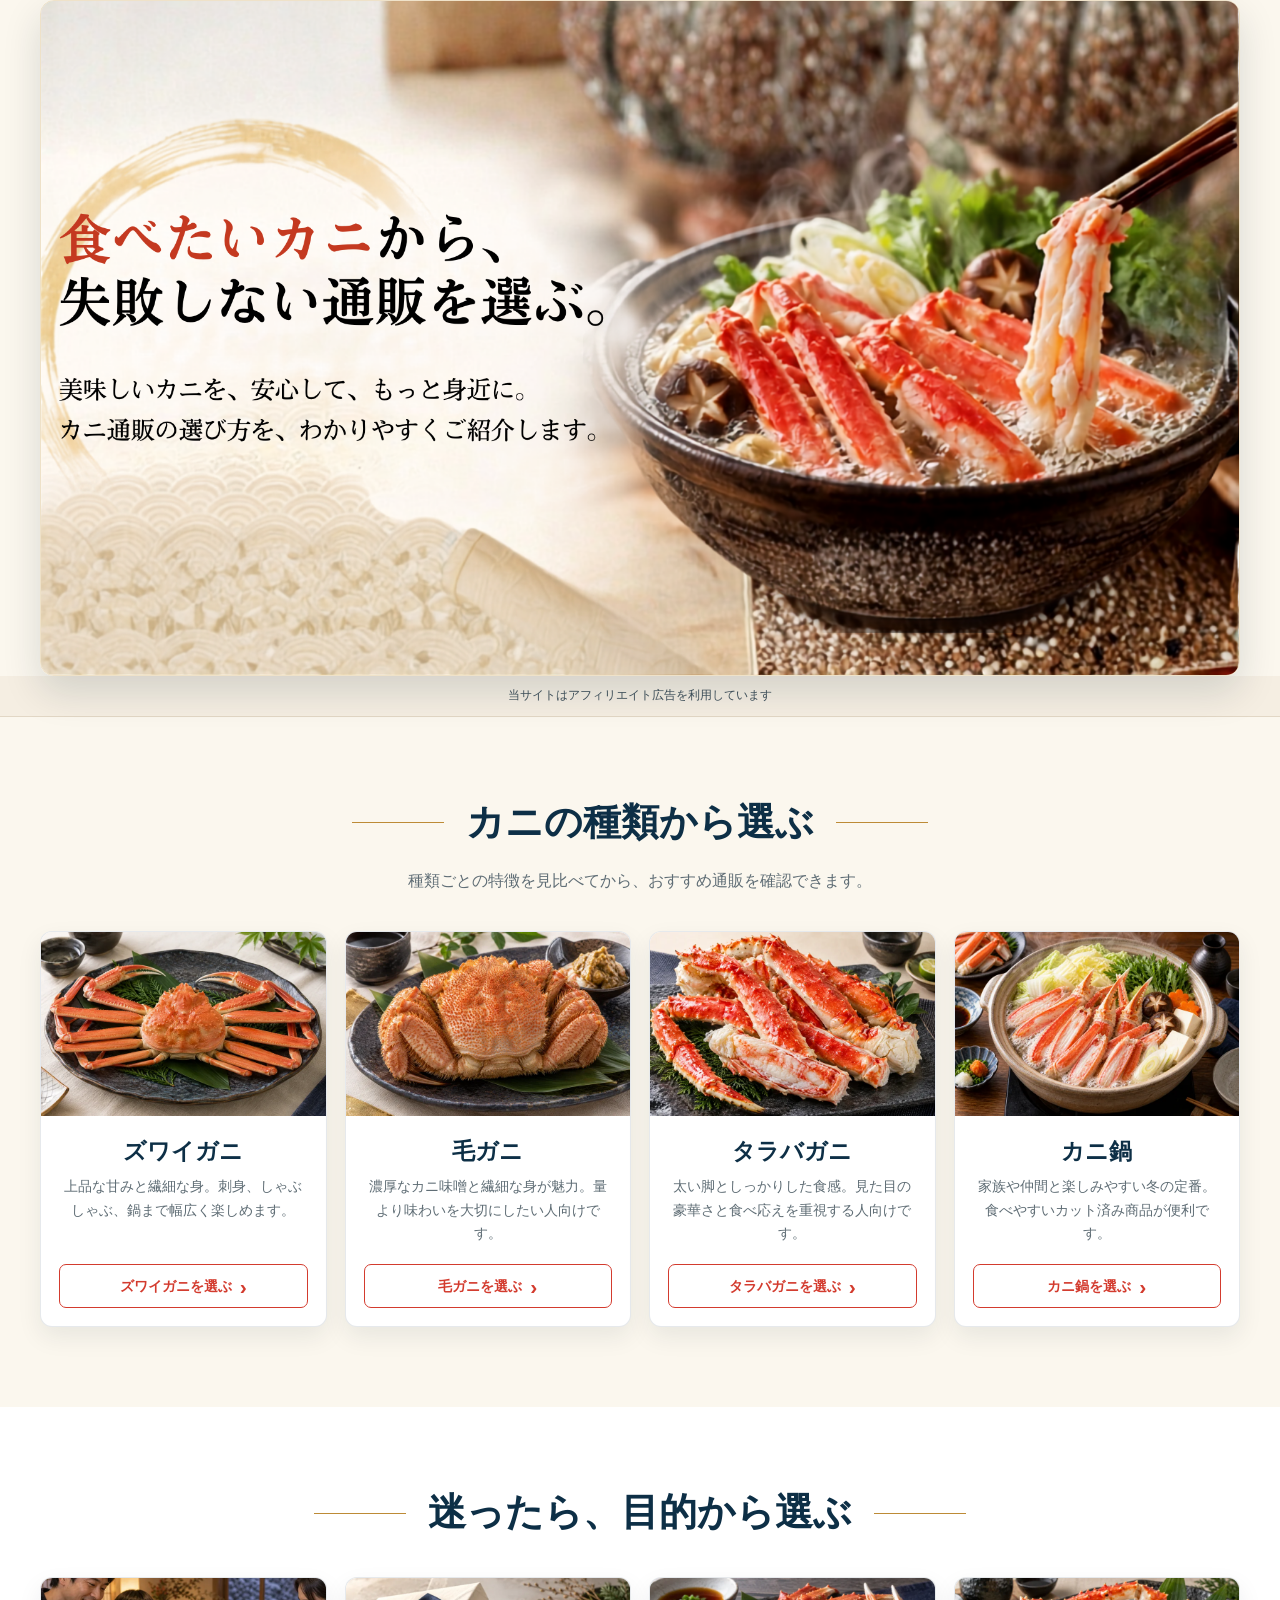
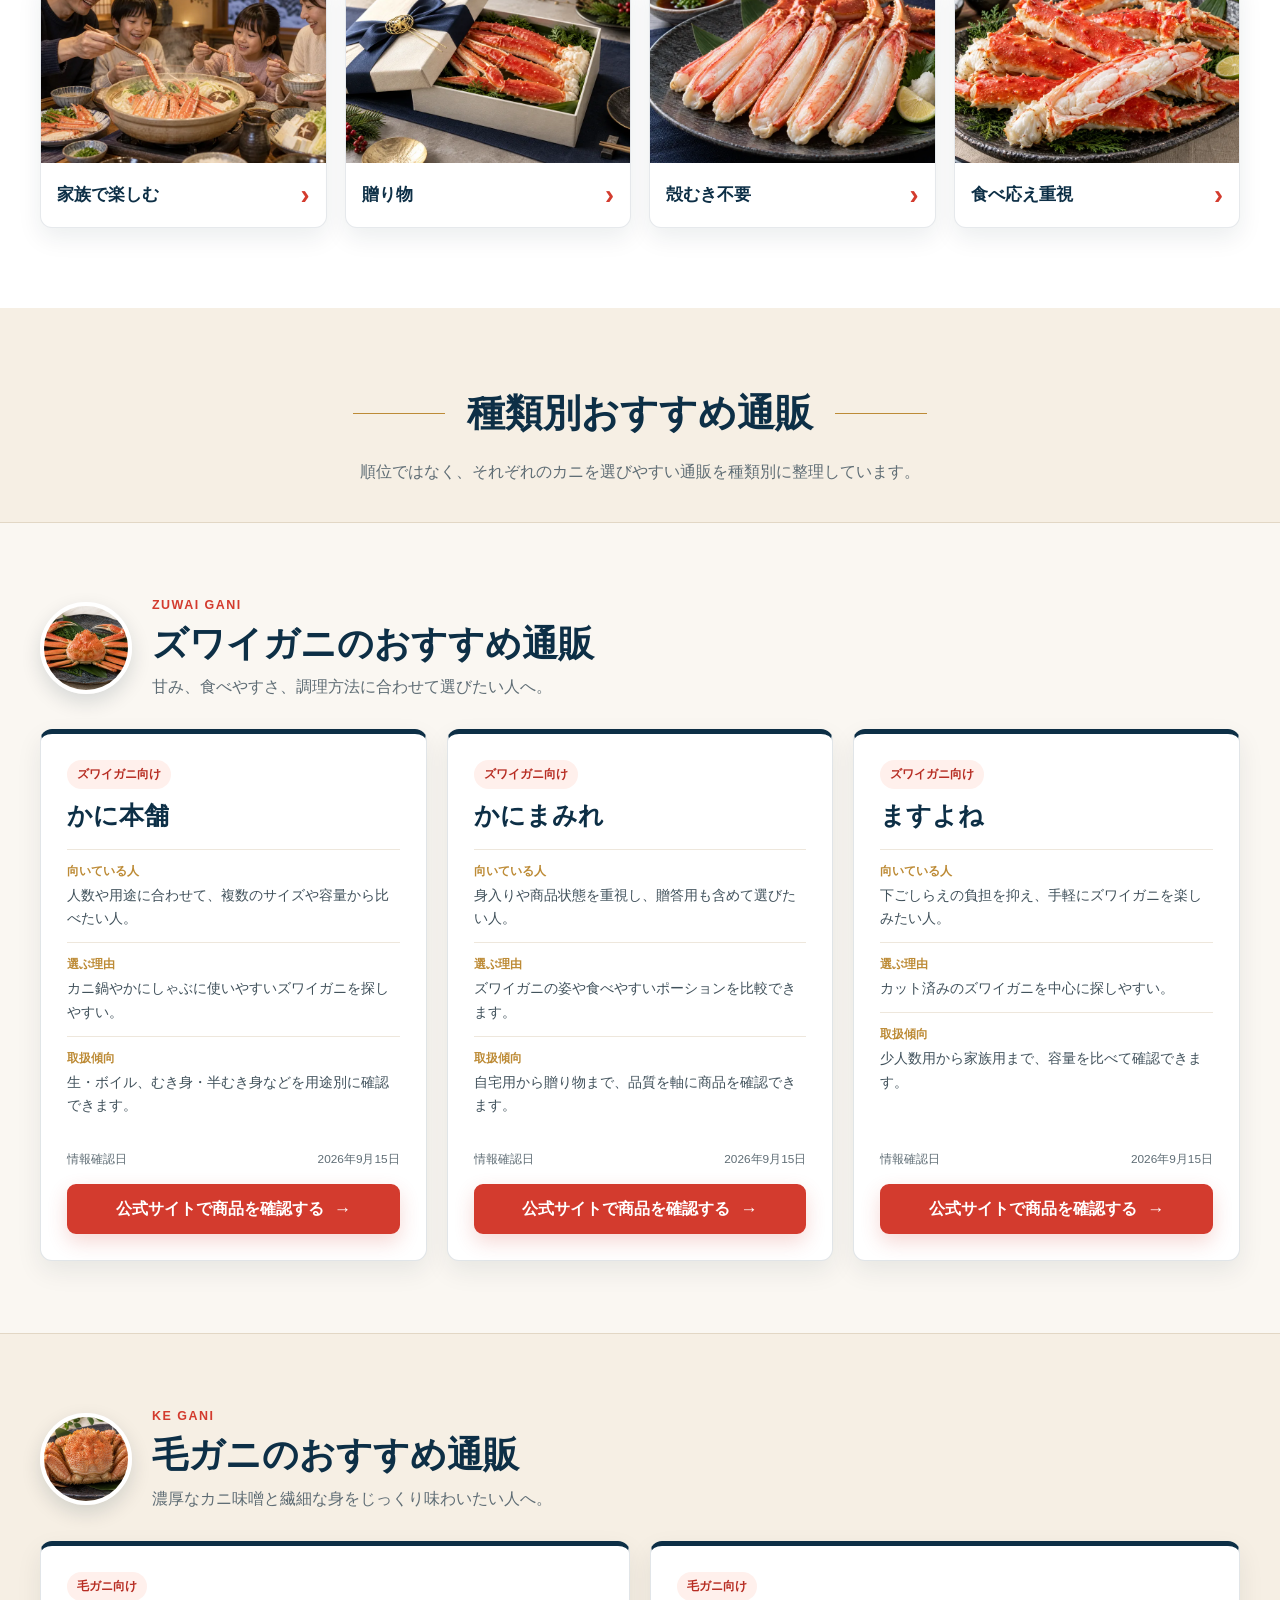
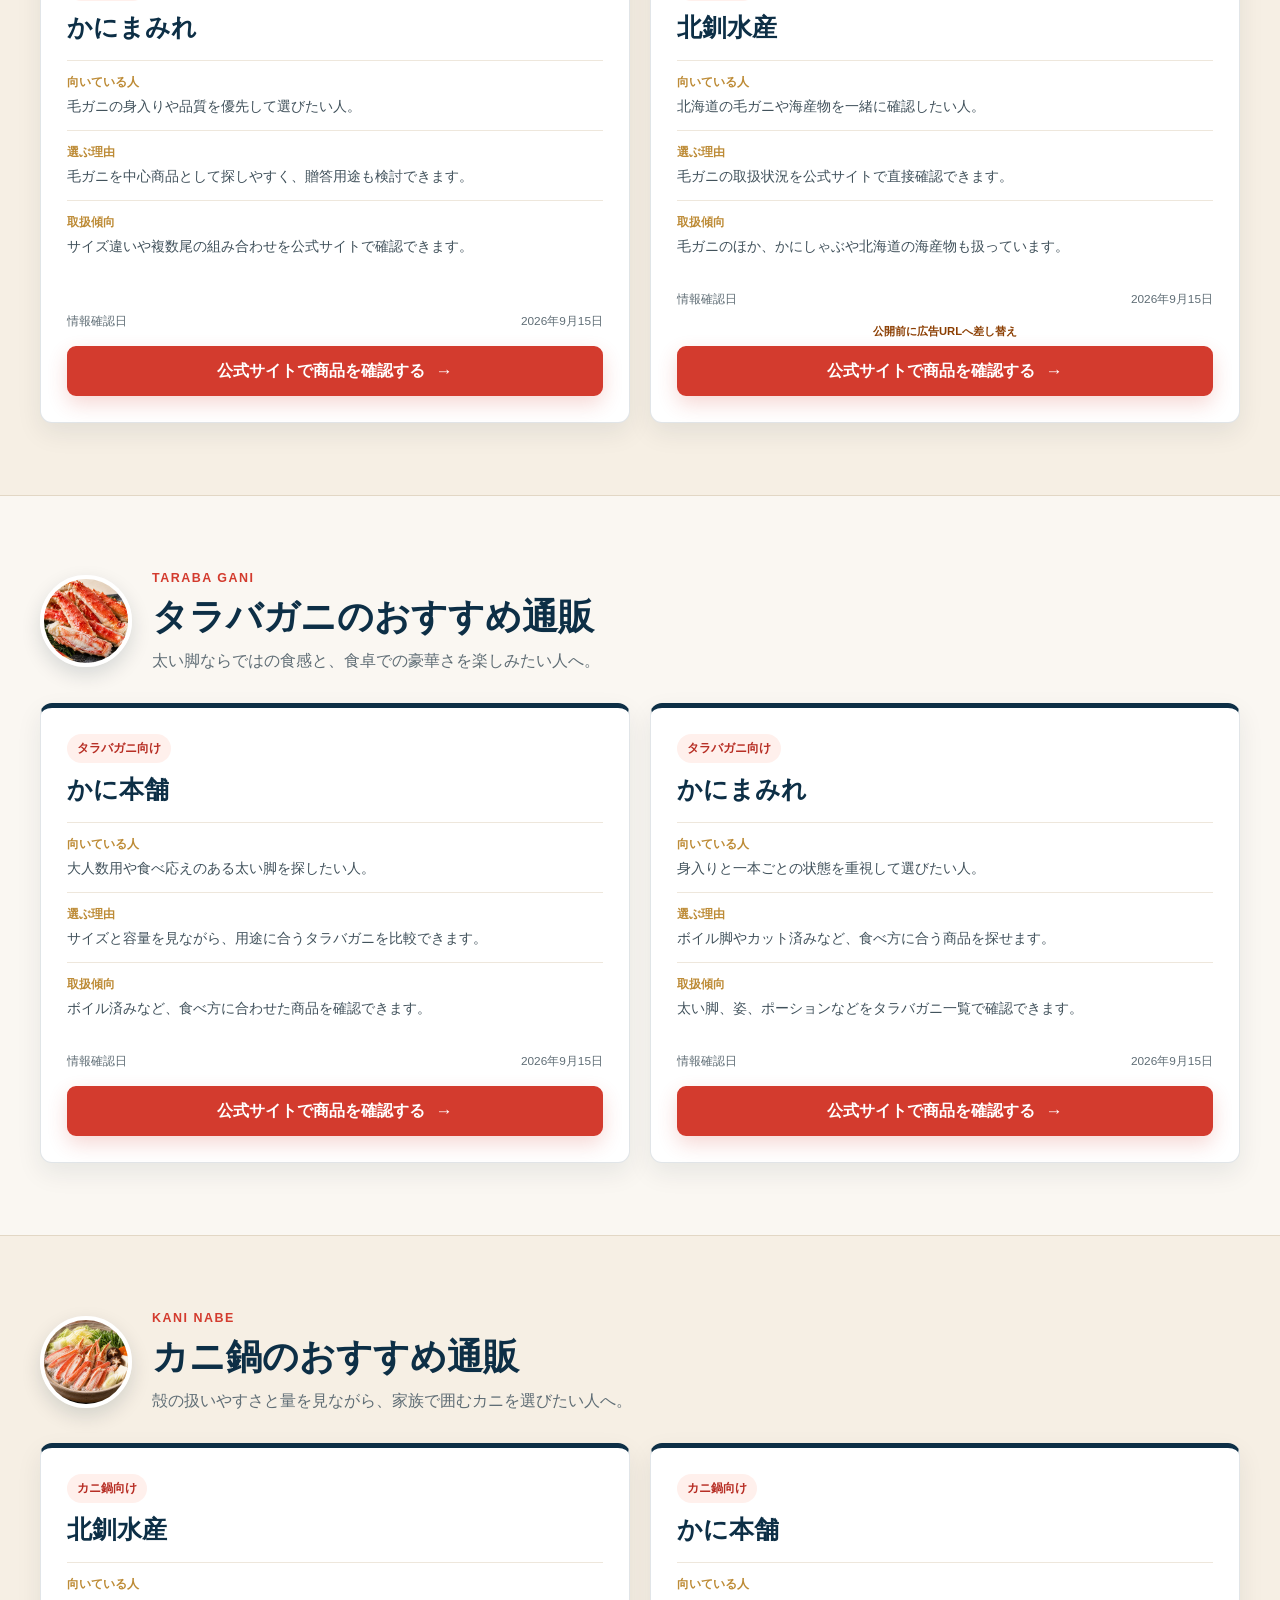
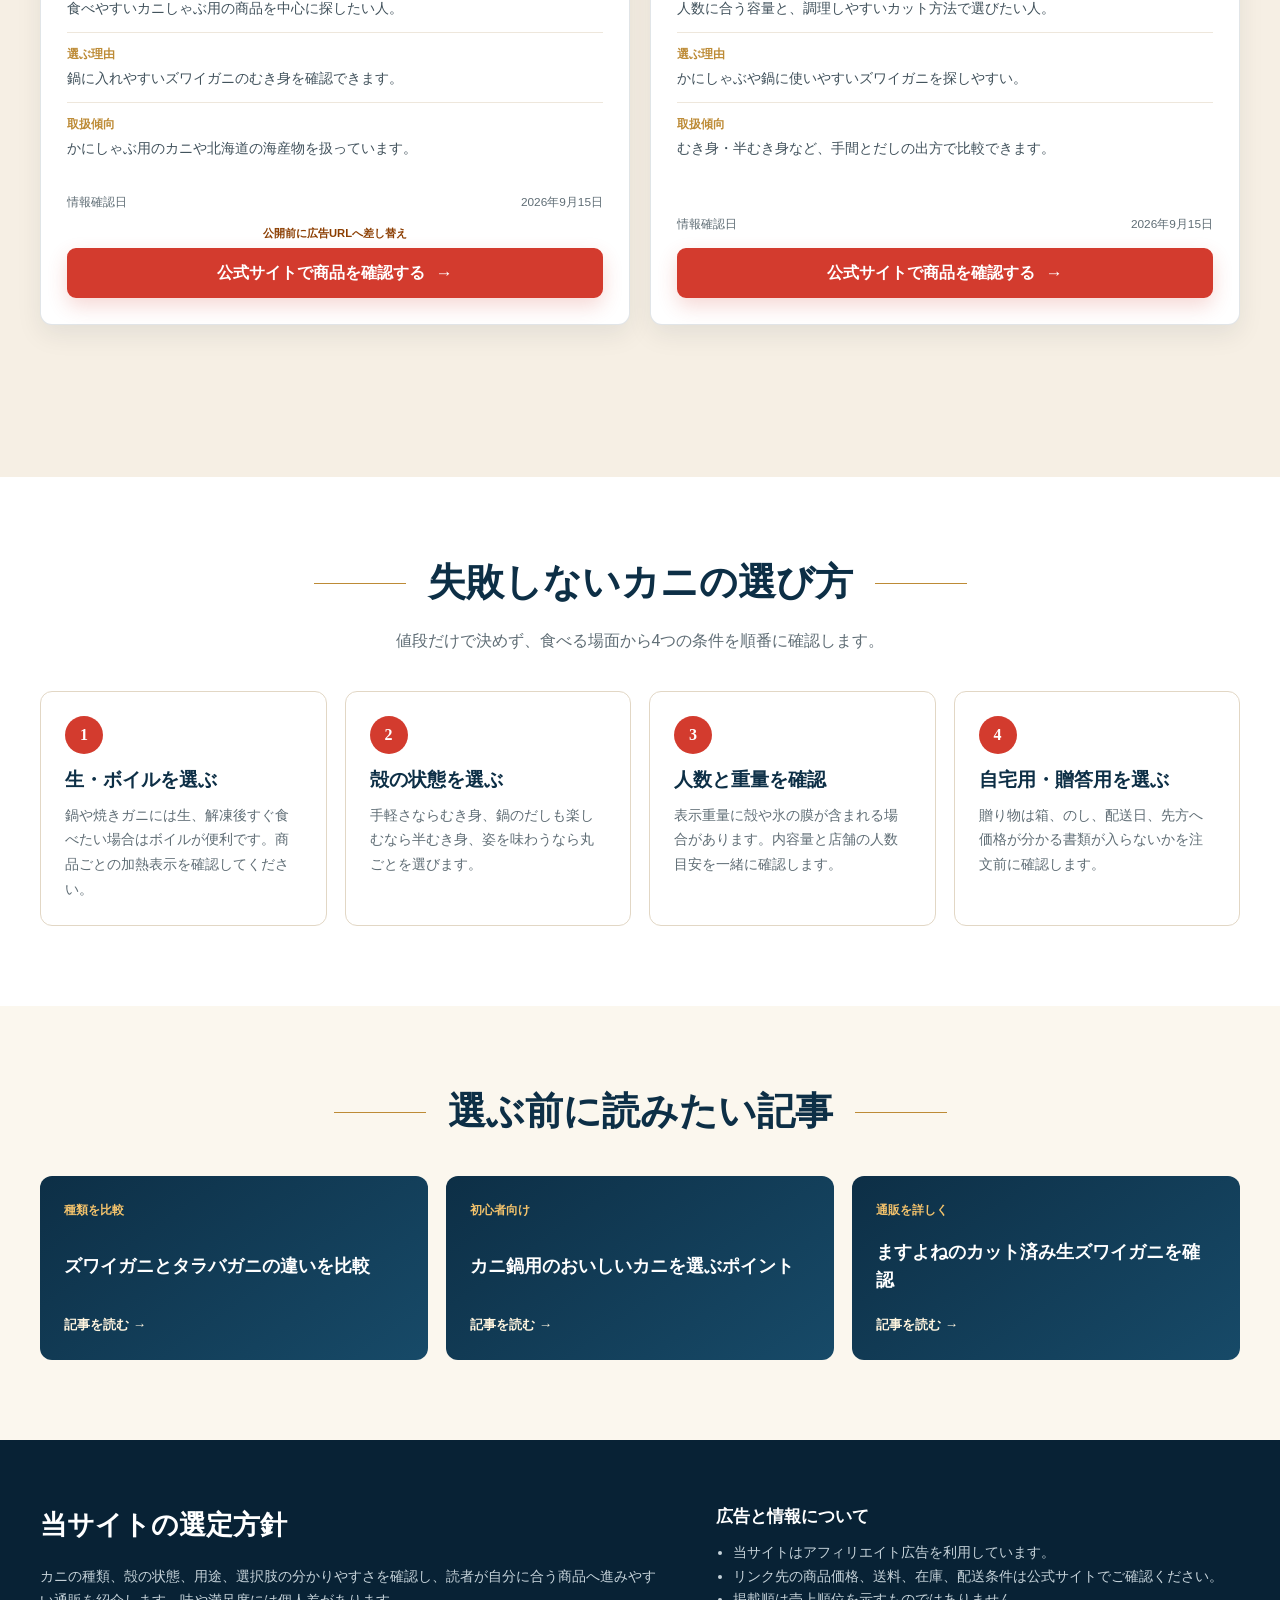
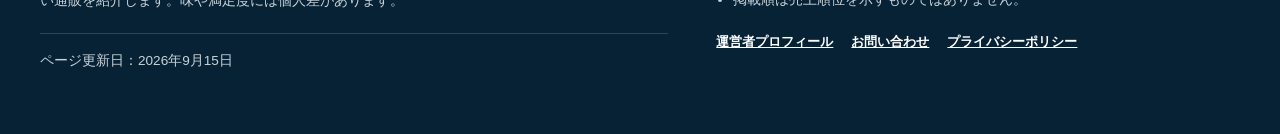
==== commit e10e81a8: "大きなヘッダー画像設置" ====
--- a/index.html
+++ b/index.html
@@ -5,7 +5,7 @@
     <meta name="viewport" content="width=device-width, initial-scale=1">
     <meta name="description" content="ズワイガニ、毛ガニ、タラバガニ、カニ鍋から、自分に合うカニ通販を迷わず選べる案内ページです。">
     <title>食べたいカニから選ぶ｜安全なカニ通販.com</title>
-    <link rel="preload" as="image" href="assets/images/kani-top-header-wide.png" fetchpriority="high">
+    <link rel="preload" as="image" href="assets/images/kani-top-header-new.png" fetchpriority="high">
     <link rel="stylesheet" href="wordpress-additional.css">
     <style>
       html { scroll-behavior: smooth; }
@@ -19,7 +19,7 @@
           <h1 class="kani-visually-hidden">食べたいカニから、失敗しない通販を選ぶ。</h1>
           <div class="kani-hero__media">
             <a href="#kani-types" aria-label="カニの種類から選ぶ">
-              <img src="assets/images/kani-top-header-wide.png" width="1532" height="494" alt="食べたいカニから、失敗しない通販を選ぶ。カニ鍋の横長ヘッダー画像" decoding="async" fetchpriority="high">
+              <img src="assets/images/kani-top-header-new.png" width="1920" height="1080" alt="食べたいカニから、失敗しない通販を選ぶ。湯気の立つカニ鍋のヘッダー画像" decoding="async" fetchpriority="high">
             </a>
           </div>
         </div>
--- a/wordpress-additional.css
+++ b/wordpress-additional.css
@@ -797,7 +797,7 @@
   }
 }
 
-/* 横長ヘッダー画像 */
+/* ヘッダー画像 */
 .kani-top .kani-visually-hidden {
   position: absolute !important;
   width: 1px !important;
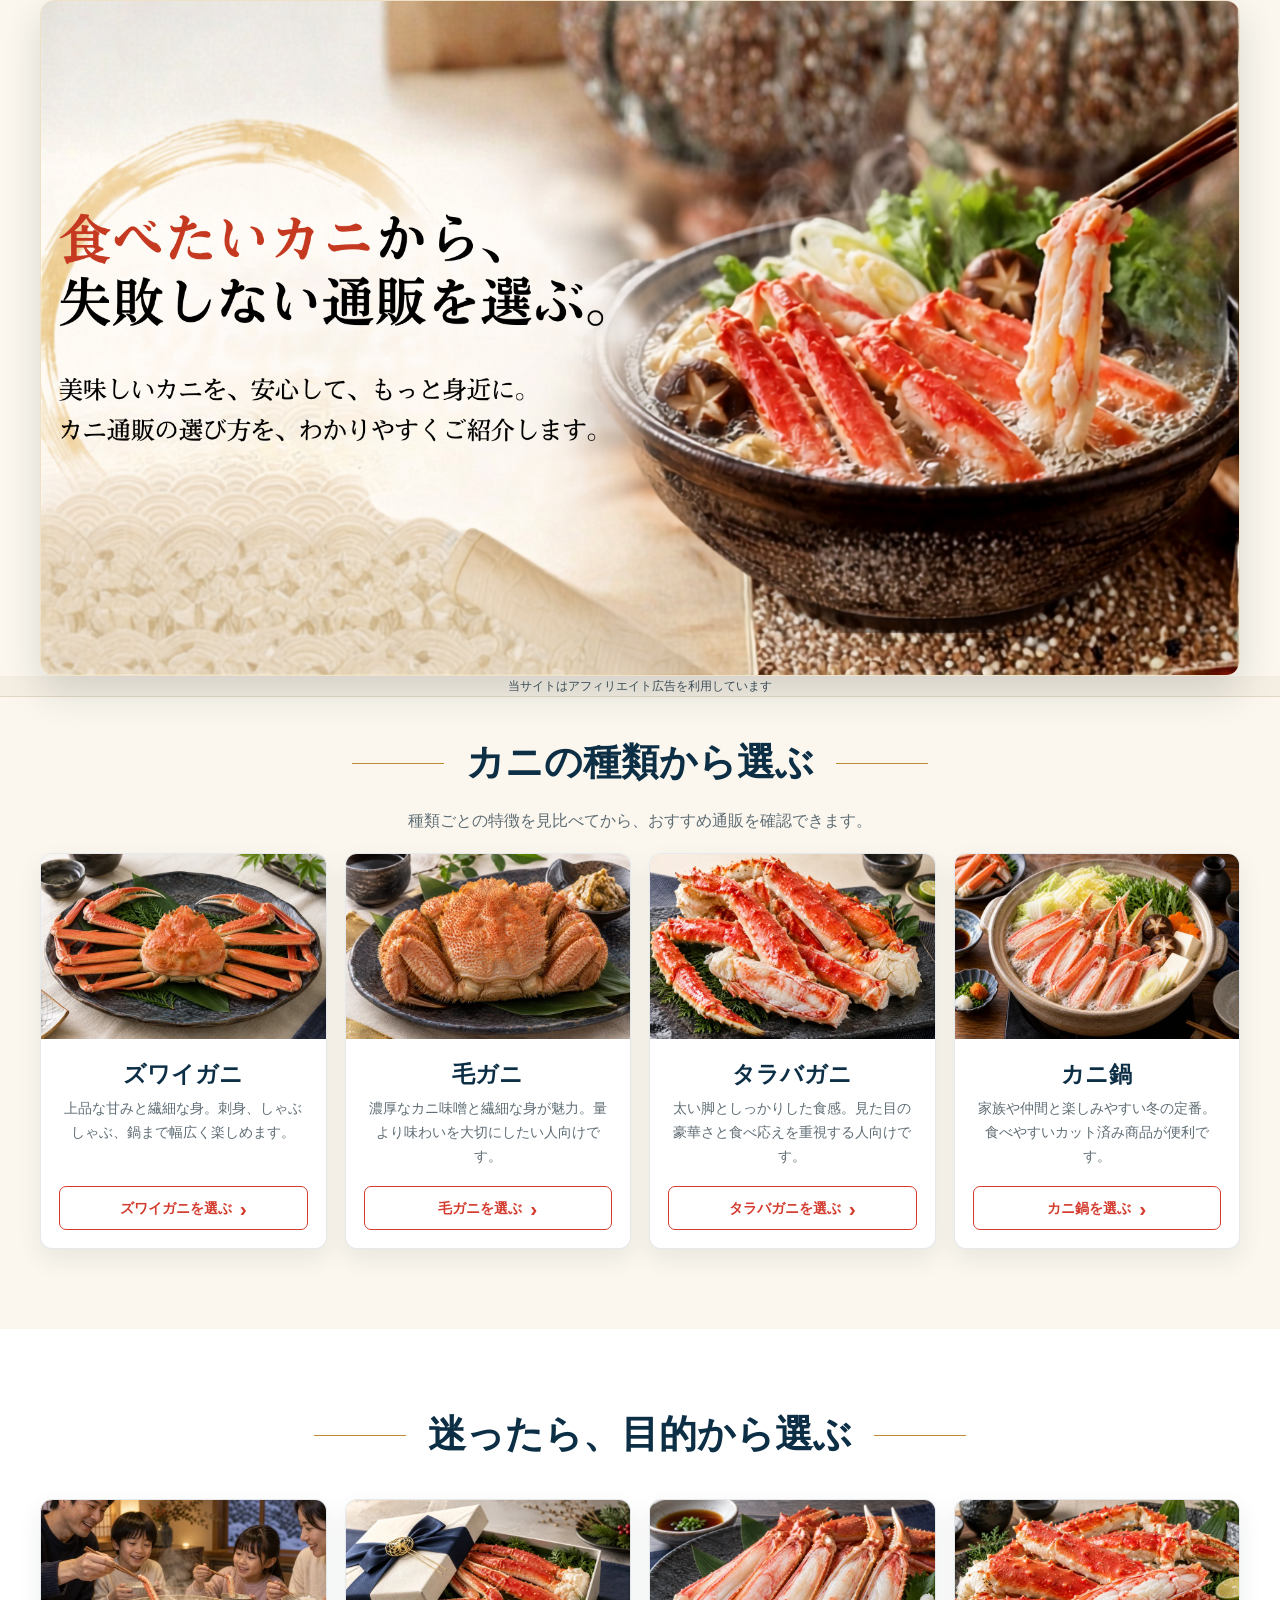
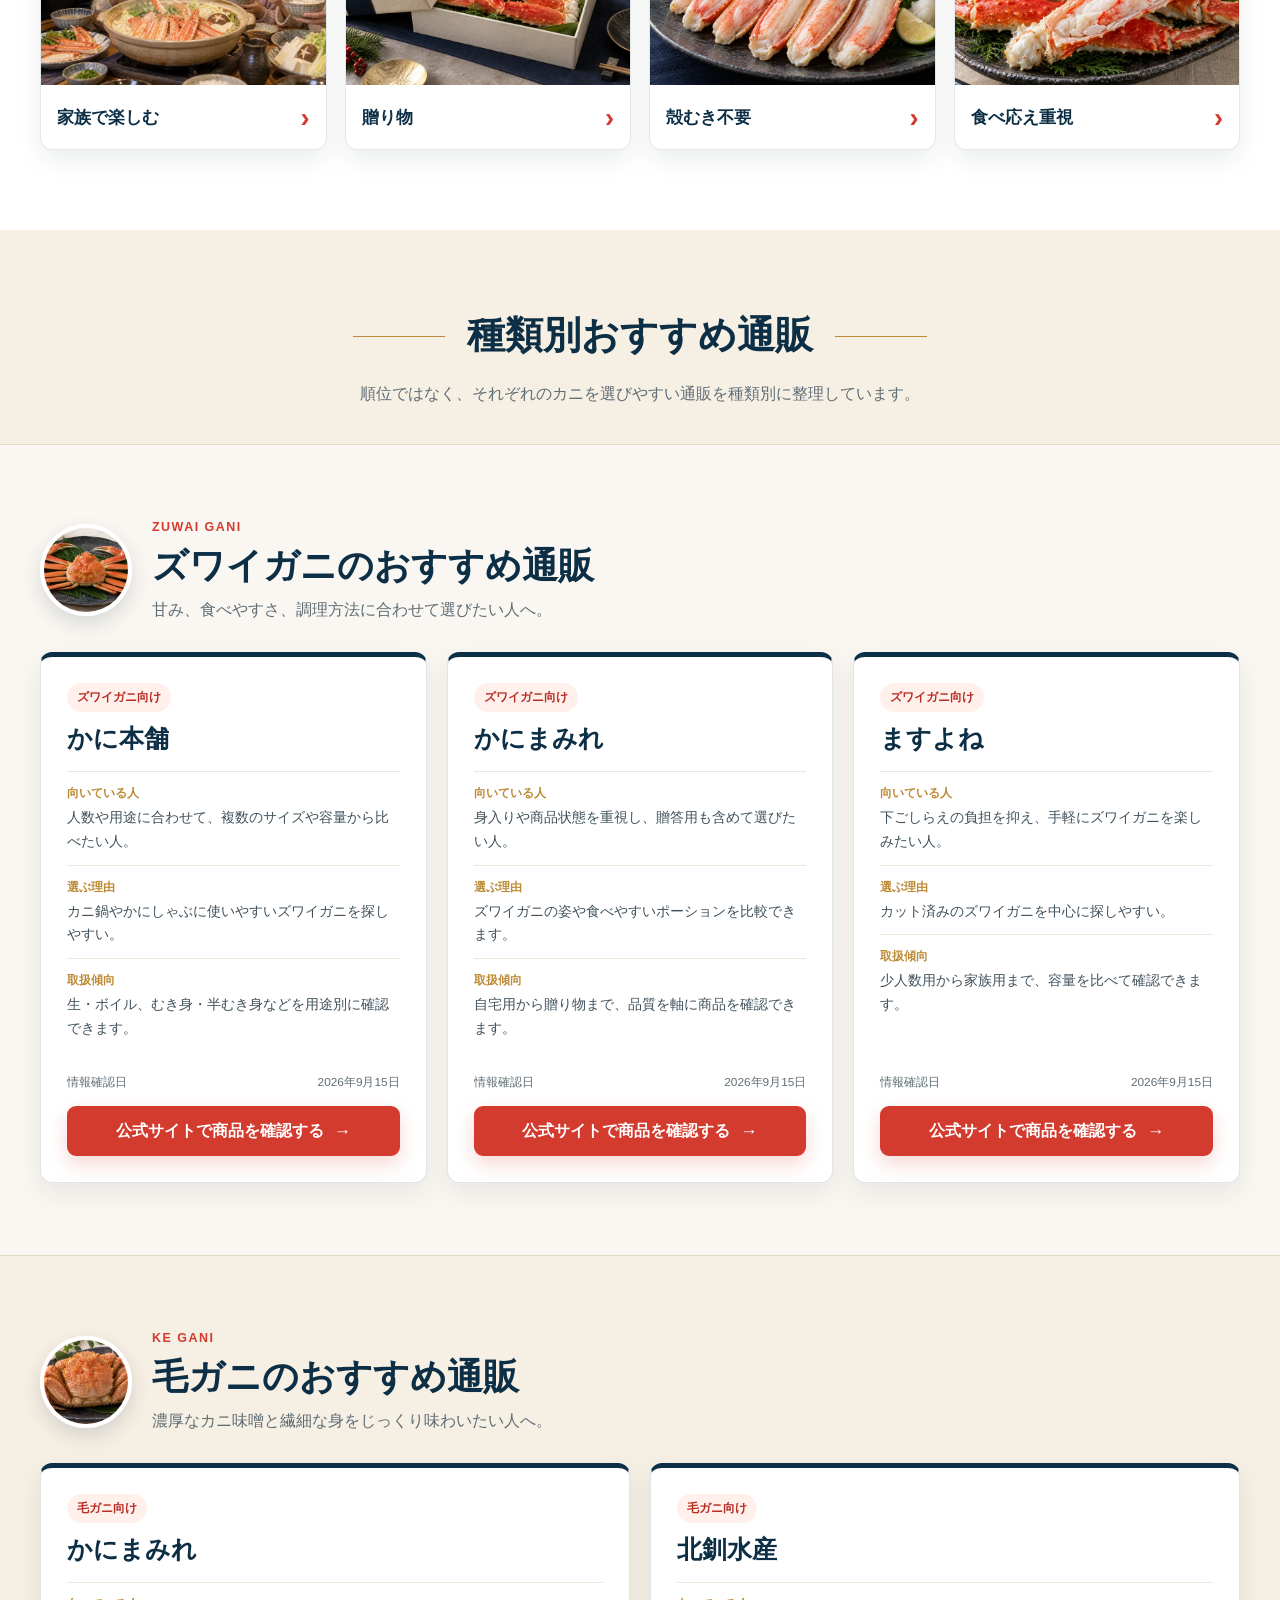
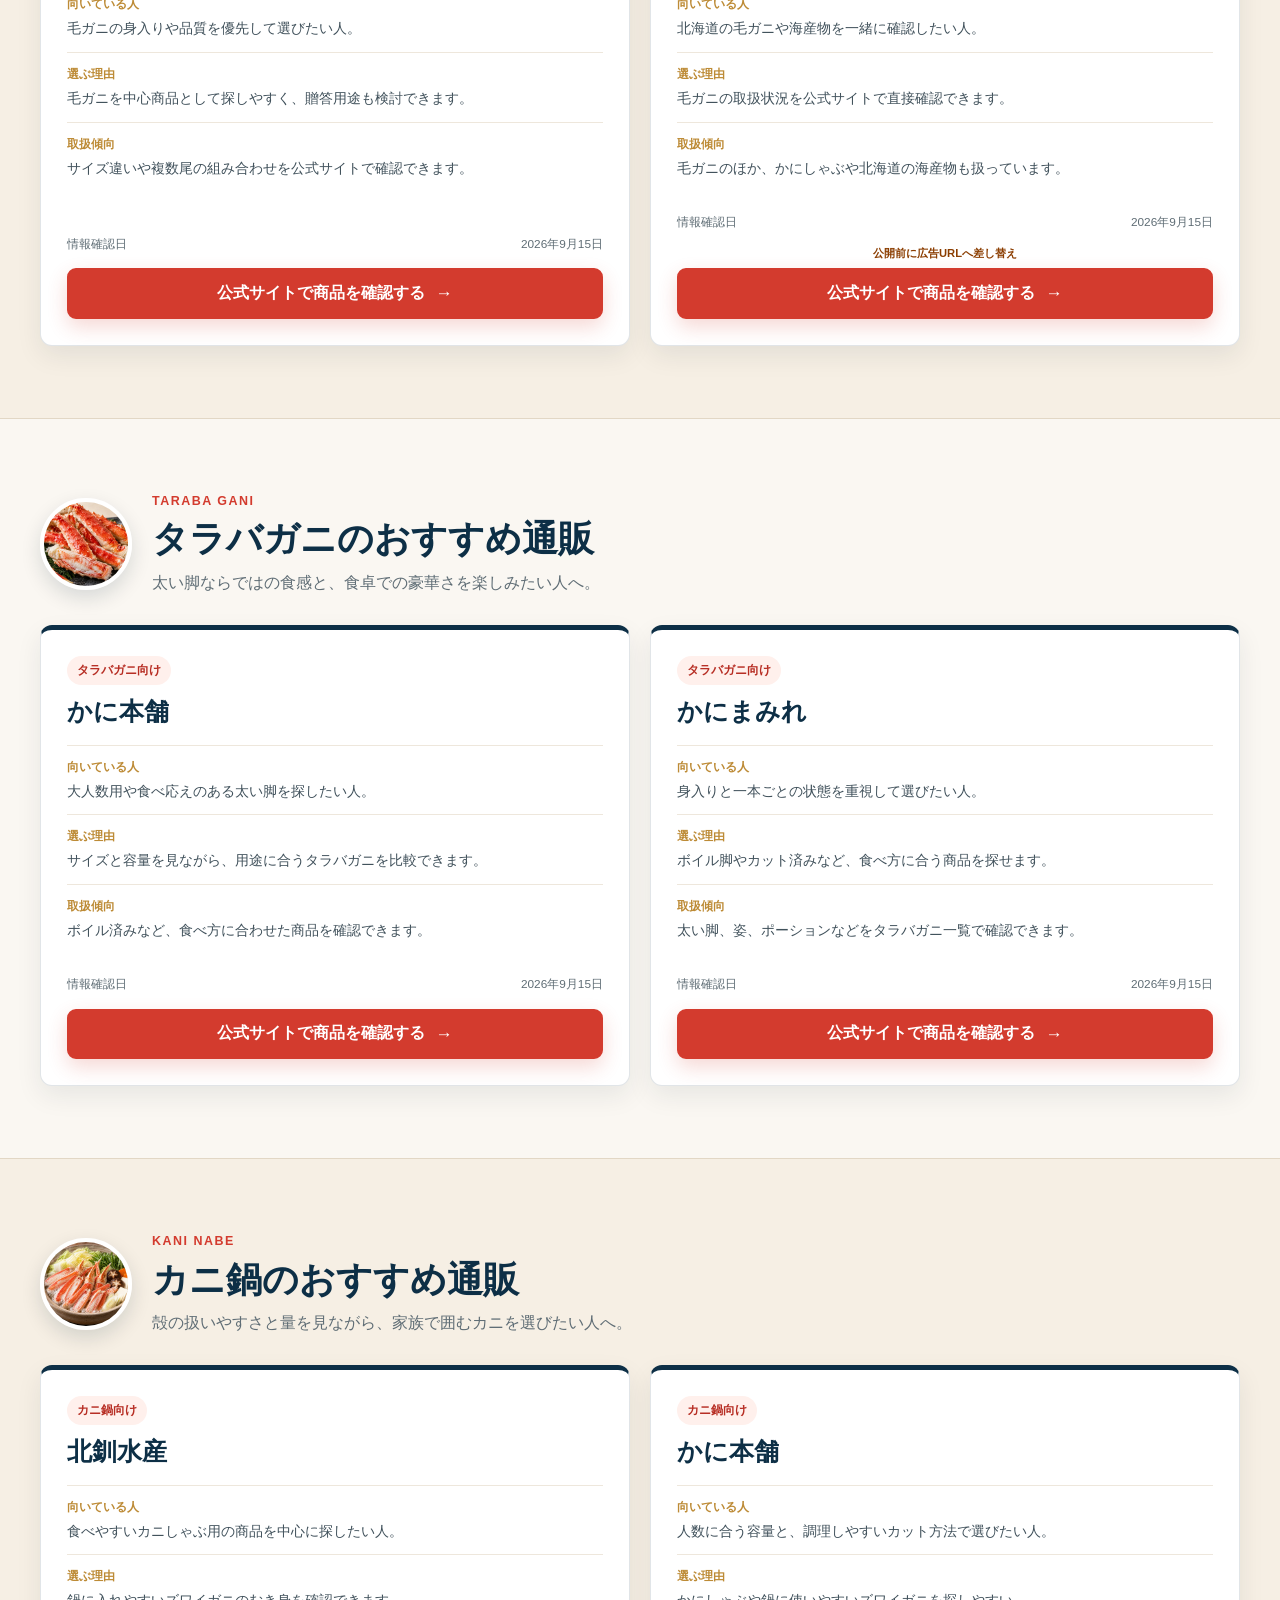
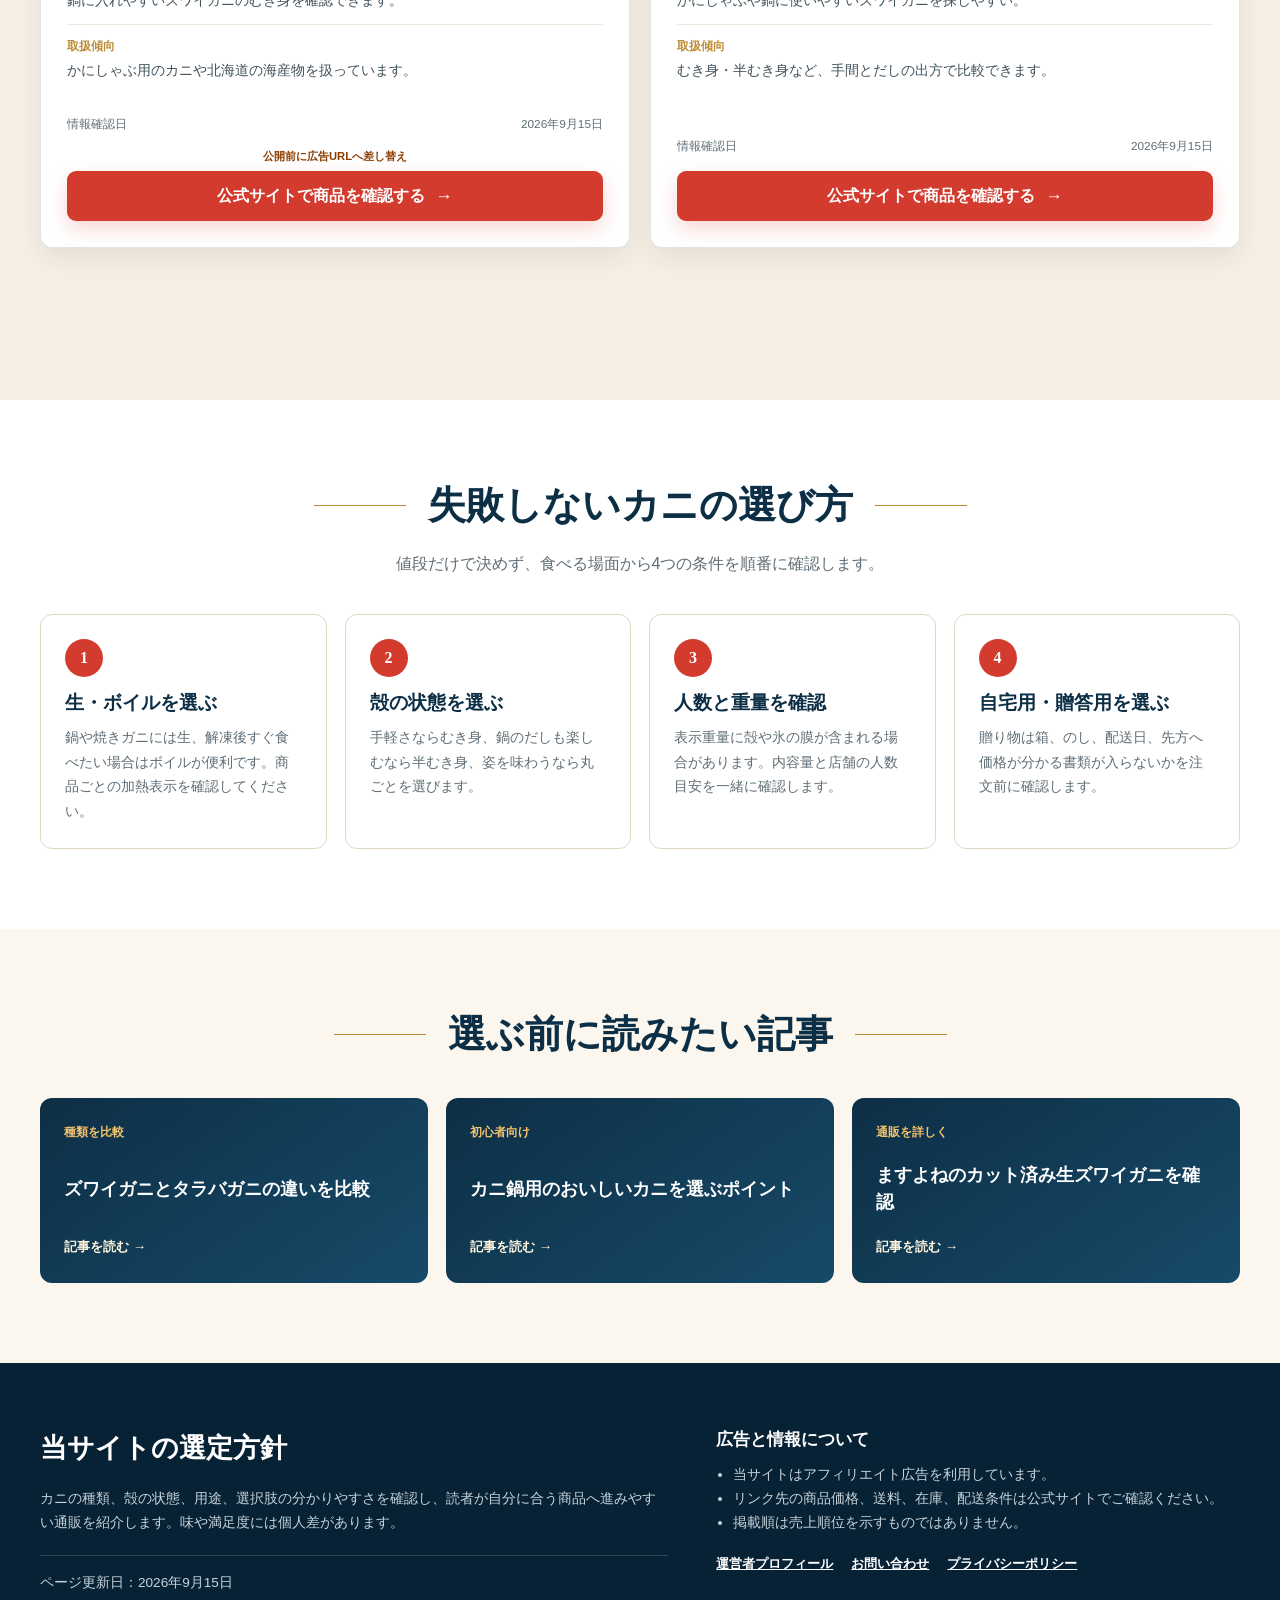
==== commit 4c8bf864: "カニ種類から選ぶを上下半分" ====
--- a/index.html
+++ b/index.html
@@ -24,7 +24,6 @@
           </div>
         </div>
       </header>
-
       <p class="kani-disclosure">当サイトはアフィリエイト広告を利用しています</p>
 
       <section class="kani-section" id="kani-types" aria-labelledby="kani-types-title">
--- a/wordpress-additional.css
+++ b/wordpress-additional.css
@@ -72,12 +72,13 @@
 }
 
 .kani-top .kani-disclosure {
-  margin: 0;
-  padding: 9px 24px;
+  margin: 0 !important;
+  padding: 2px 16px !important;
   color: #40515b;
   background: #f5eee2;
   border-bottom: 1px solid var(--kani-line);
   font-size: 0.78rem;
+  line-height: 1.3 !important;
   text-align: center;
 }
 
@@ -264,6 +265,15 @@
   text-align: center;
 }
 
+/* 「カニの種類から選ぶ」見出しブロックの上下余白を半分にする */
+.kani-top #kani-types {
+  padding-top: 40px;
+}
+
+.kani-top #kani-types .kani-section-intro {
+  margin-bottom: 18px;
+}
+
 .kani-top .kani-type-grid,
 .kani-top .kani-purpose-grid {
   display: grid;
@@ -667,6 +677,10 @@
     padding-block: 56px;
   }
 
+  .kani-top #kani-types {
+    padding-top: 28px;
+  }
+
   .kani-top .kani-type-grid,
   .kani-top .kani-purpose-grid,
   .kani-top .kani-guide-grid {
@@ -730,6 +744,10 @@
 
   .kani-top .kani-section {
     padding-block: 40px;
+  }
+
+  .kani-top #kani-types {
+    padding-top: 20px;
   }
 
   .kani-top .kani-section-heading {
@@ -811,6 +829,8 @@
 
 .kani-top .kani-hero.kani-hero--banner {
   background: transparent !important;
+  margin: 0 !important;
+  padding: 0 !important;
 }
 
 .kani-top .kani-hero--banner::after,
@@ -823,6 +843,7 @@
   display: block !important;
   min-height: 0 !important;
   grid-template-columns: none !important;
+  margin-block: 0 !important;
   padding-block: 0 !important;
 }
 
@@ -830,6 +851,9 @@
 .kani-top .kani-hero--banner .kani-hero__media > a {
   display: block !important;
   width: 100% !important;
+  margin-block: 0 !important;
+  padding-block: 0 !important;
+  line-height: 0 !important;
 }
 
 .kani-top .kani-hero--banner .kani-hero__media img {
@@ -837,6 +861,8 @@
   width: 100% !important;
   max-width: 100% !important;
   height: auto !important;
+  margin: 0 !important;
+  padding: 0 !important;
   aspect-ratio: auto !important;
   border: 1px solid rgba(189, 139, 54, 0.2) !important;
   border-radius: 14px !important;
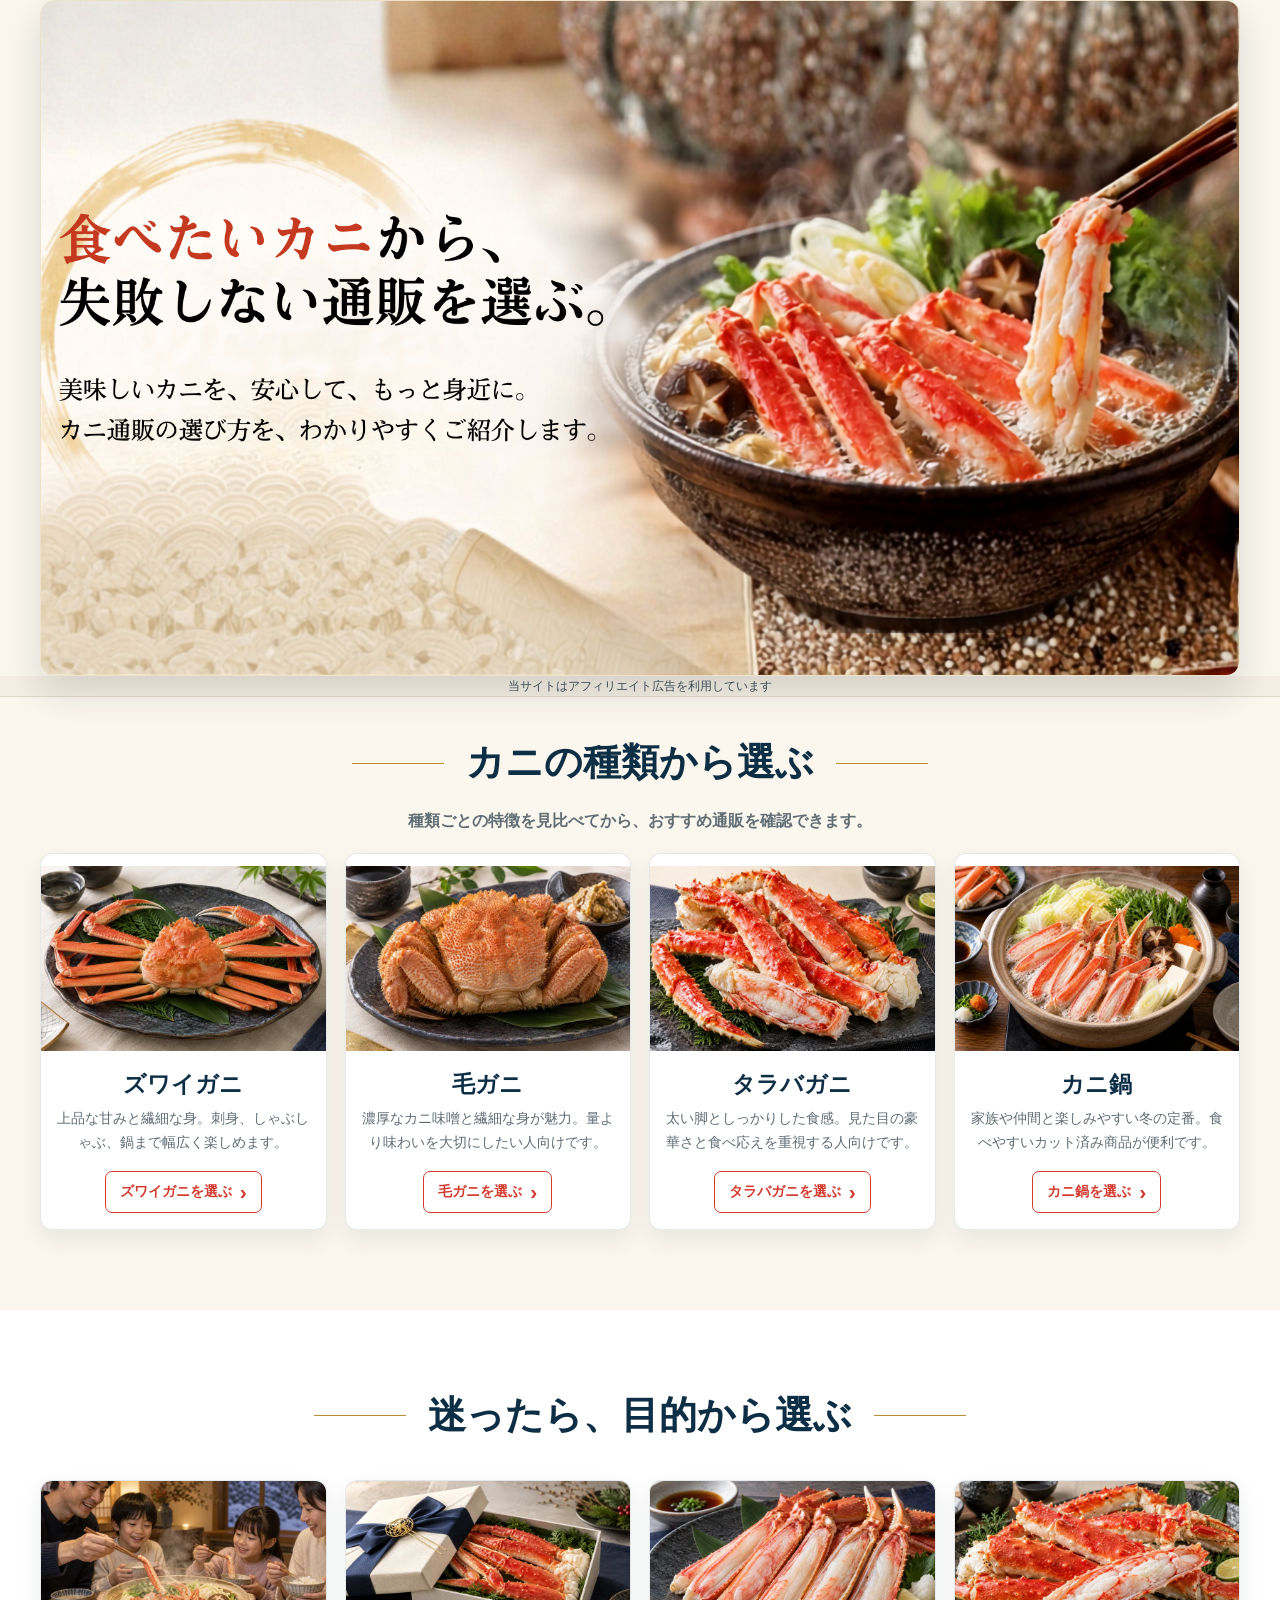
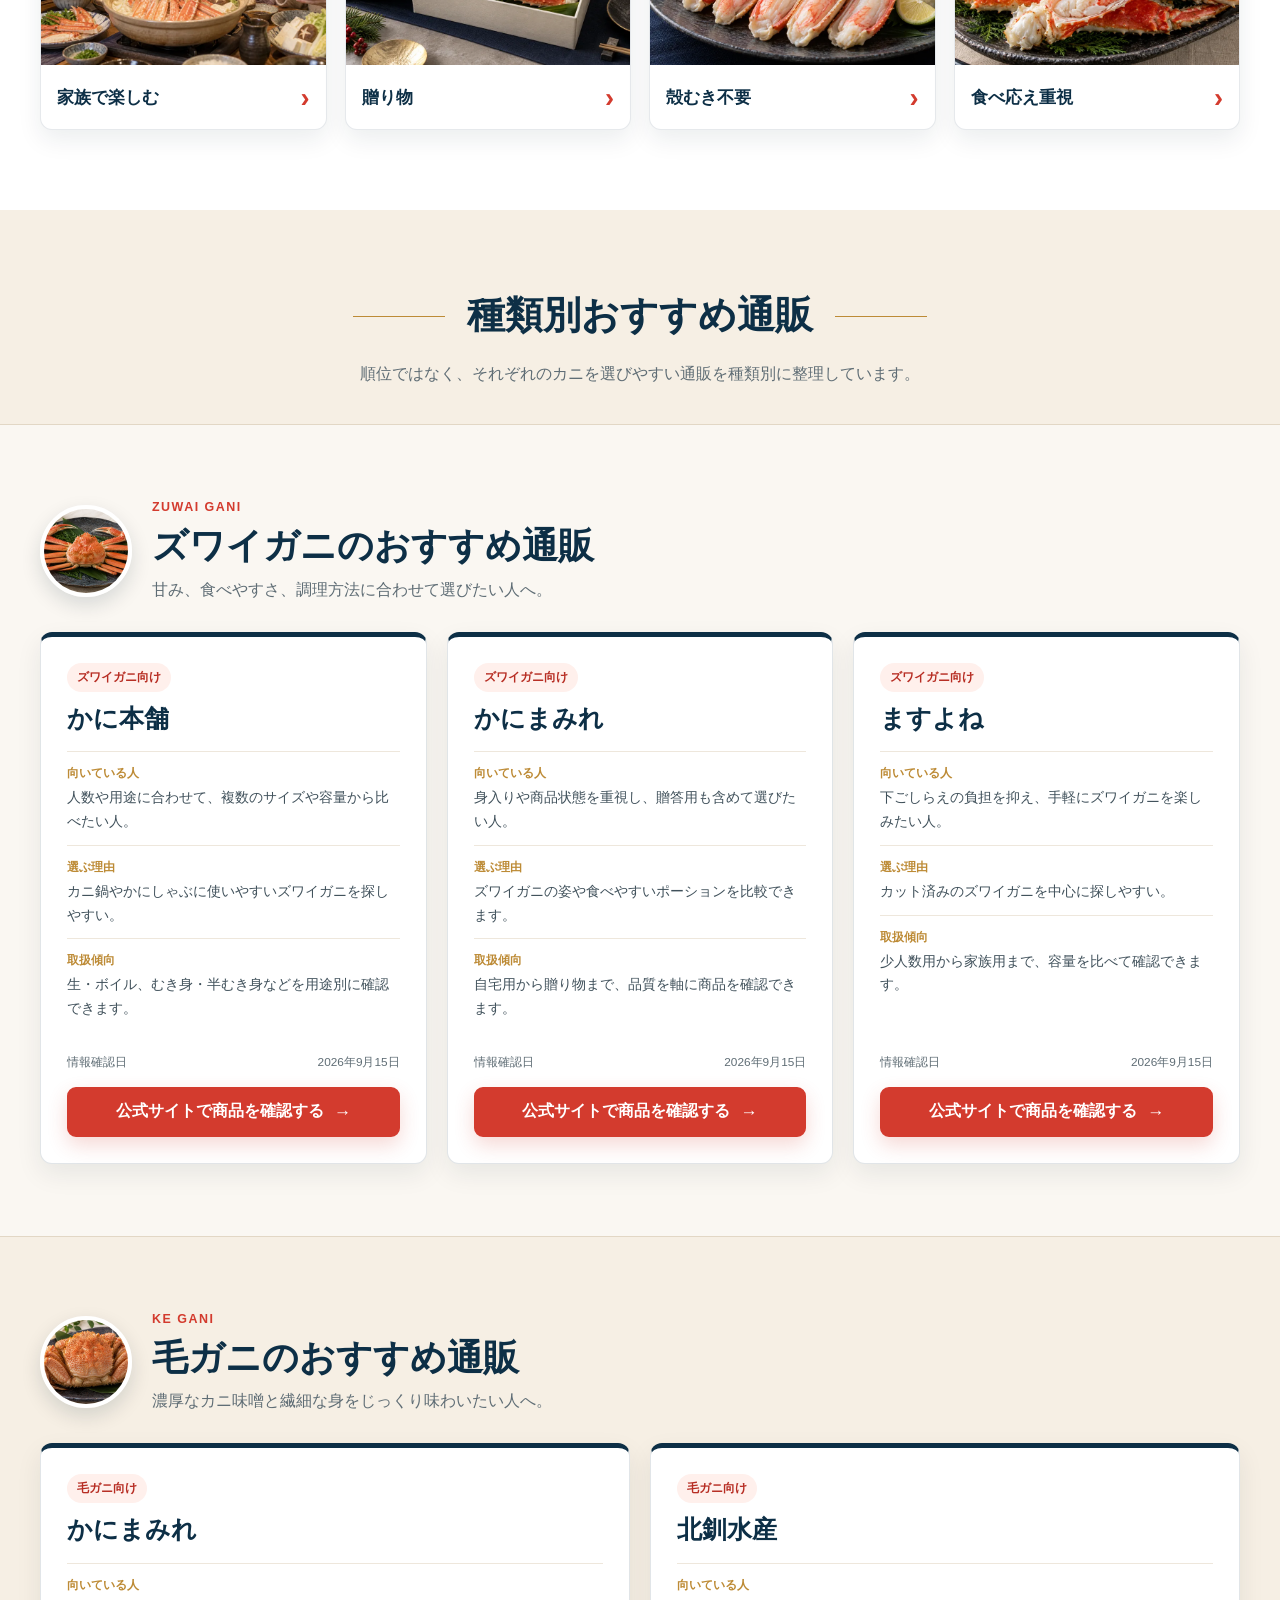
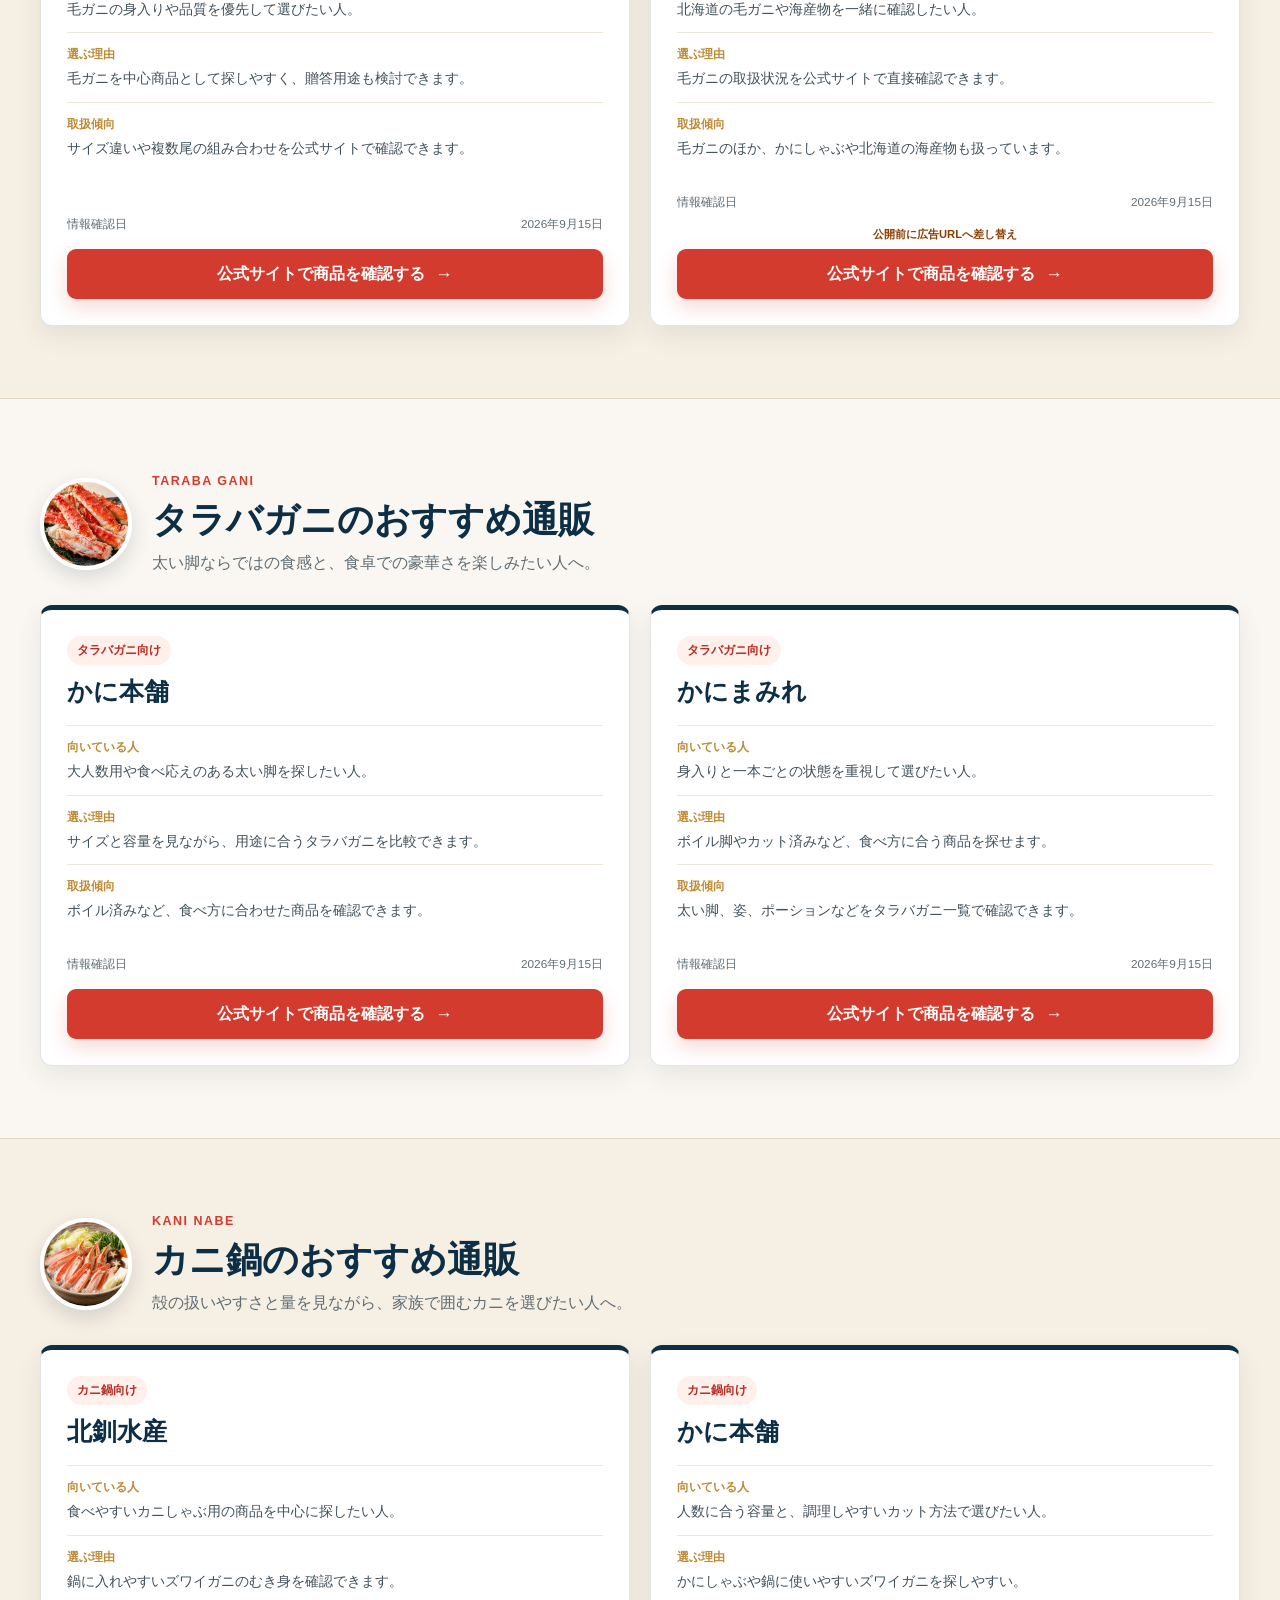
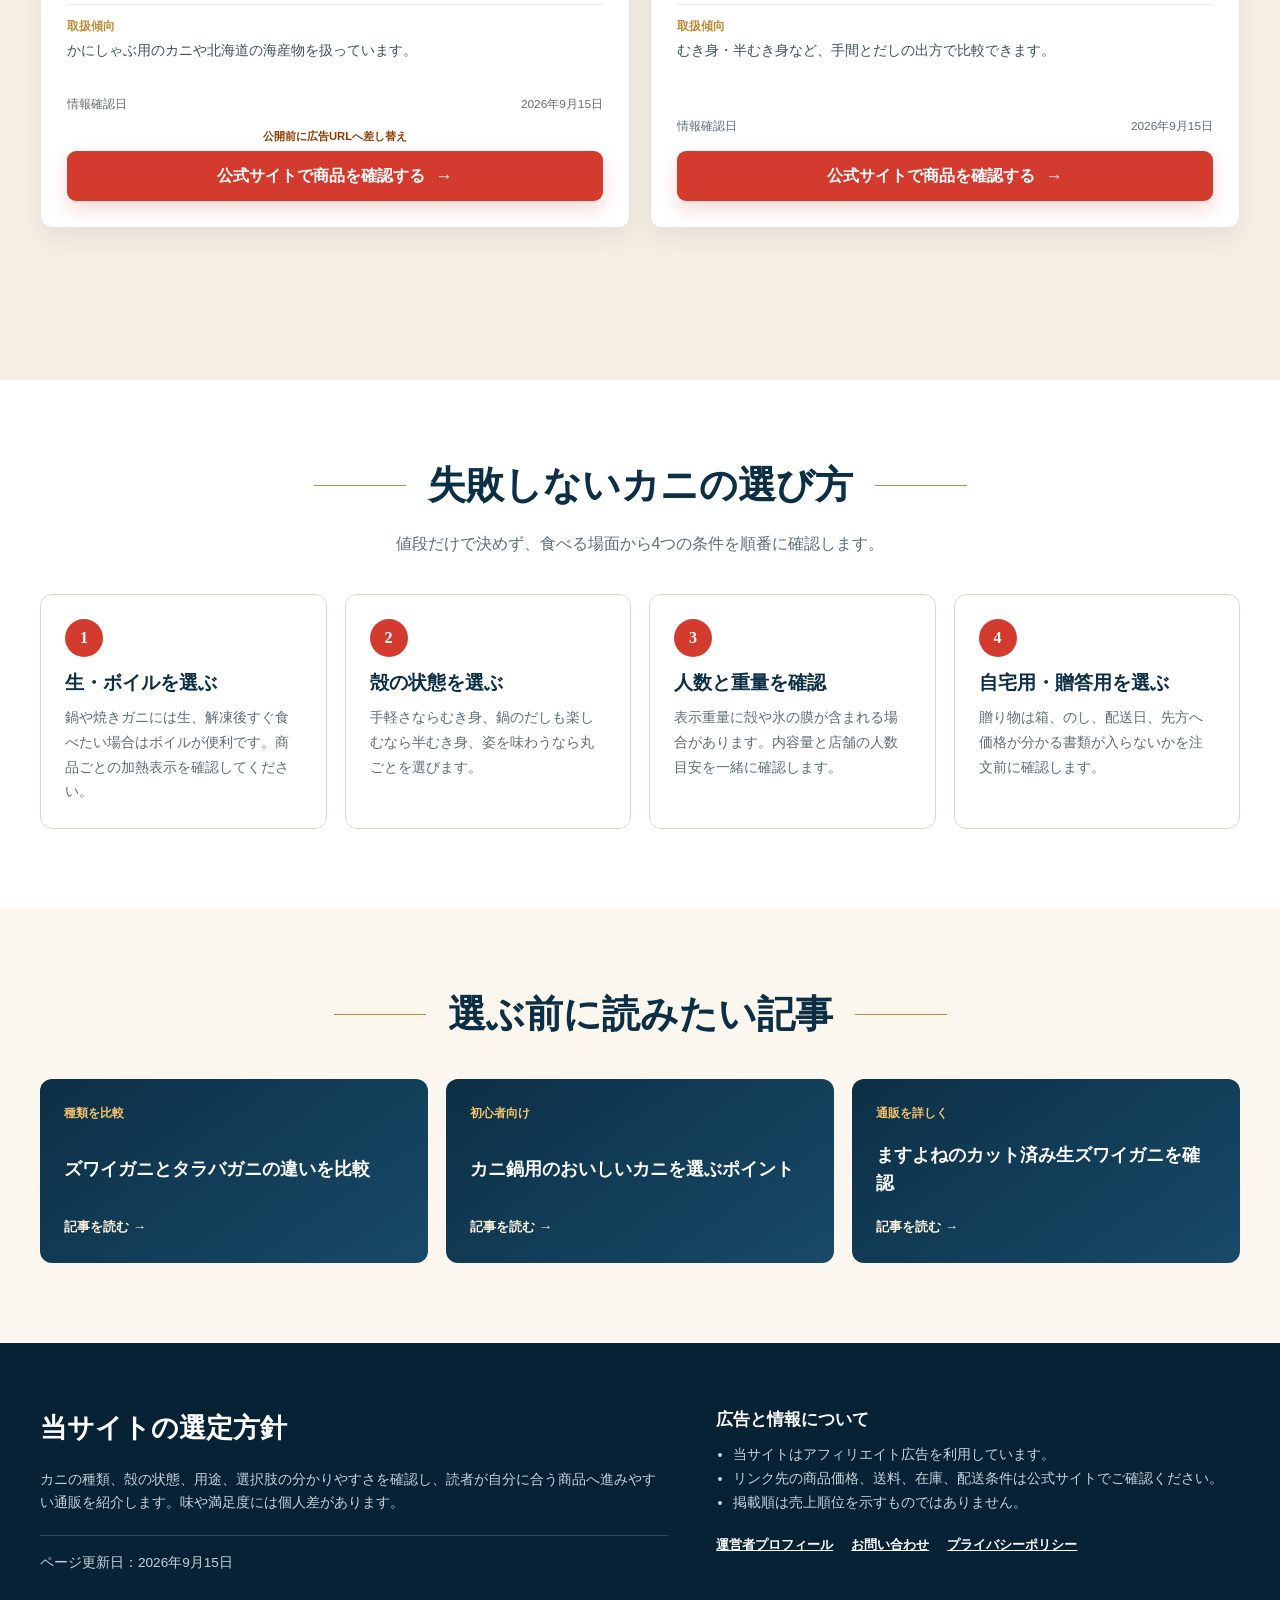
==== commit 0afad09e: "固定ページ公開" ====
--- a/index.html
+++ b/index.html
@@ -28,8 +28,8 @@
 
       <section class="kani-section" id="kani-types" aria-labelledby="kani-types-title">
         <div class="kani-container">
-          <h2 class="kani-section-heading" id="kani-types-title">カニの種類から選ぶ</h2>
-          <p class="kani-section-intro">種類ごとの特徴を見比べてから、おすすめ通販を確認できます。</p>
+          <h2 class="kani-section-heading" id="kani-types-title"><strong>カニの種類から選ぶ</strong></h2>
+          <p class="kani-section-intro"><strong>種類ごとの特徴を見比べてから、おすすめ通販を確認できます。</strong></p>
           <div class="kani-type-grid">
             <article class="kani-type-card">
               <a href="#kani-zuwai">
--- a/wordpress-additional.css
+++ b/wordpress-additional.css
@@ -358,6 +358,42 @@
   line-height: 1;
 }
 
+/* WordPressテーマによる縦長化を抑え、画像2のコンパクトなカードへ揃える */
+.kani-top #kani-types .kani-type-grid {
+  align-items: stretch;
+}
+
+.kani-top #kani-types .kani-type-card {
+  align-self: stretch;
+  height: auto !important;
+  min-height: 0 !important;
+  margin: 0 !important;
+  padding: 12px 0 0 !important;
+}
+
+.kani-top #kani-types .kani-type-card > a {
+  height: 100% !important;
+  min-height: 0 !important;
+  margin: 0 !important;
+  padding: 0 !important;
+}
+
+.kani-top #kani-types .kani-type-card__body {
+  min-height: 0 !important;
+  padding: 18px 16px 16px !important;
+}
+
+.kani-top #kani-types .kani-type-card p {
+  margin-bottom: 16px !important;
+}
+
+.kani-top #kani-types .kani-type-card__cta {
+  width: auto !important;
+  min-height: 42px;
+  align-self: center;
+  padding-inline: 14px;
+}
+
 .kani-top .kani-purpose-card__body {
   display: flex;
   min-height: 64px;
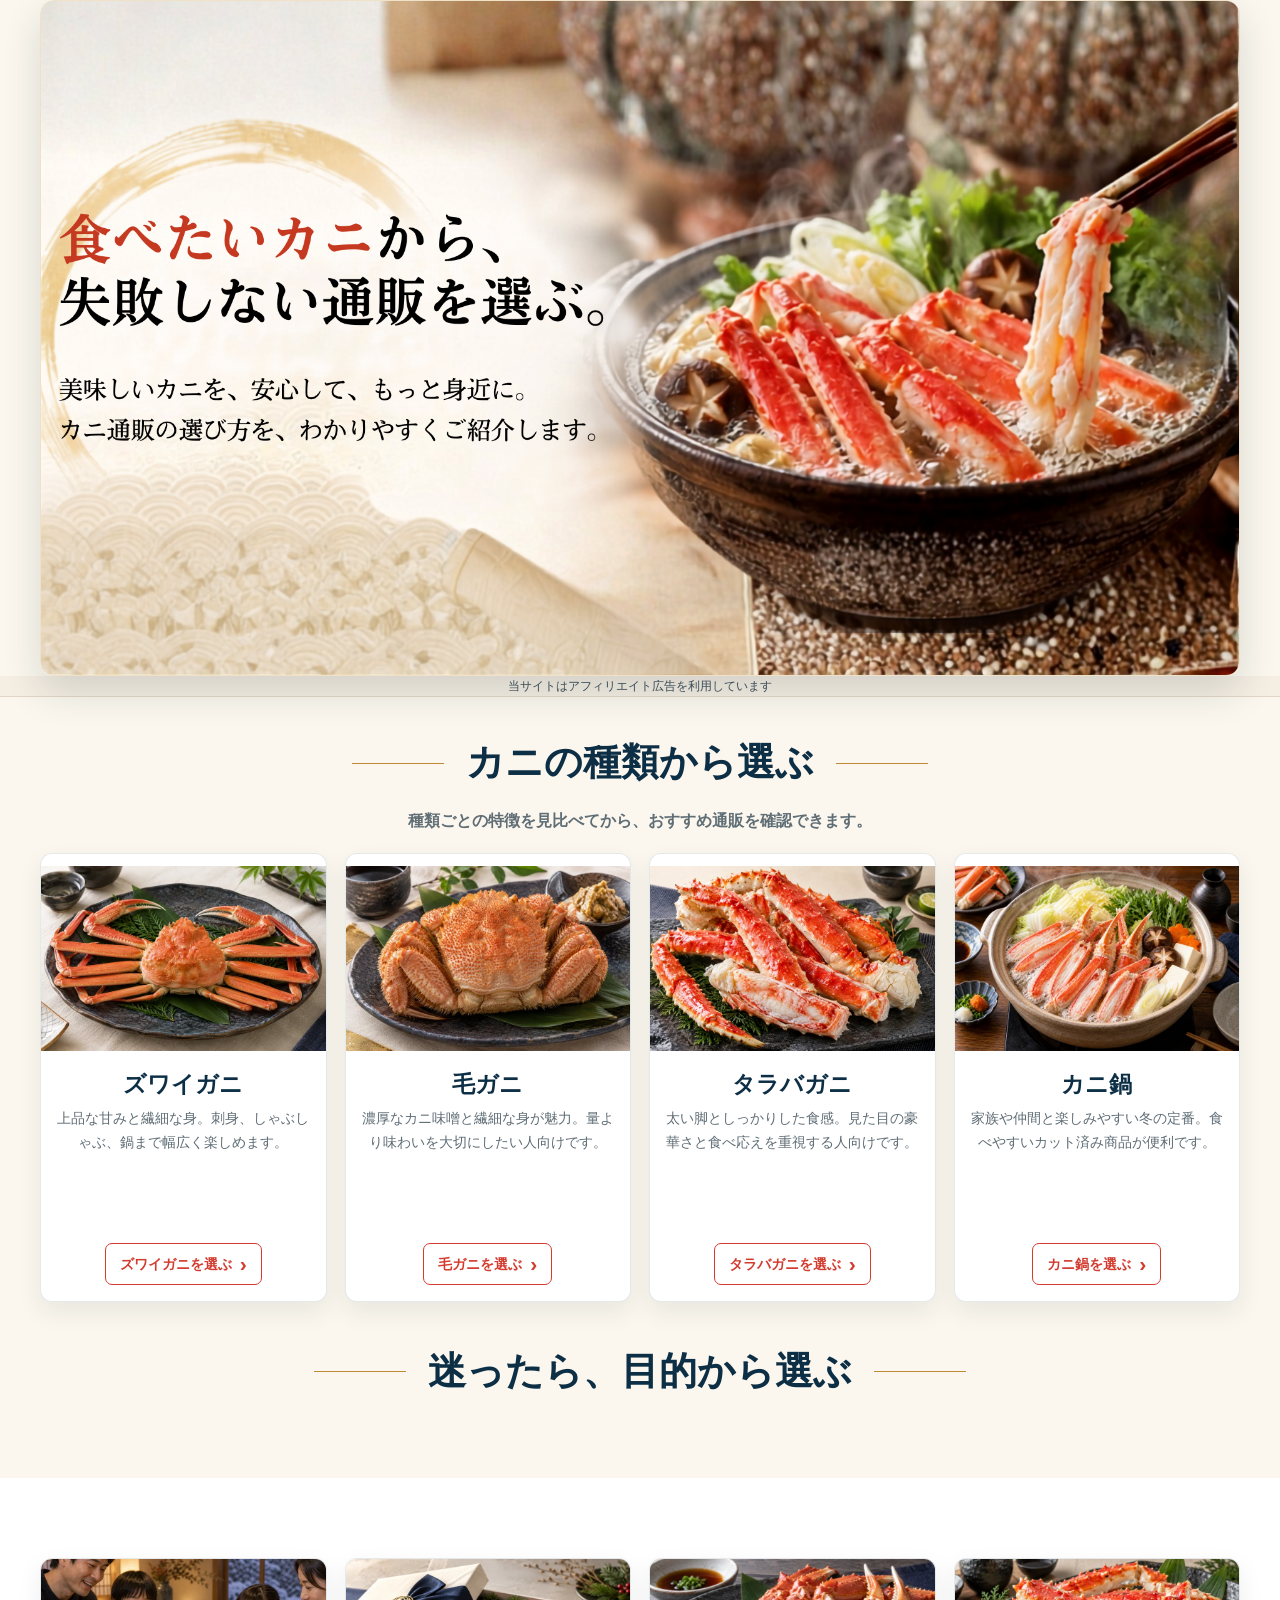
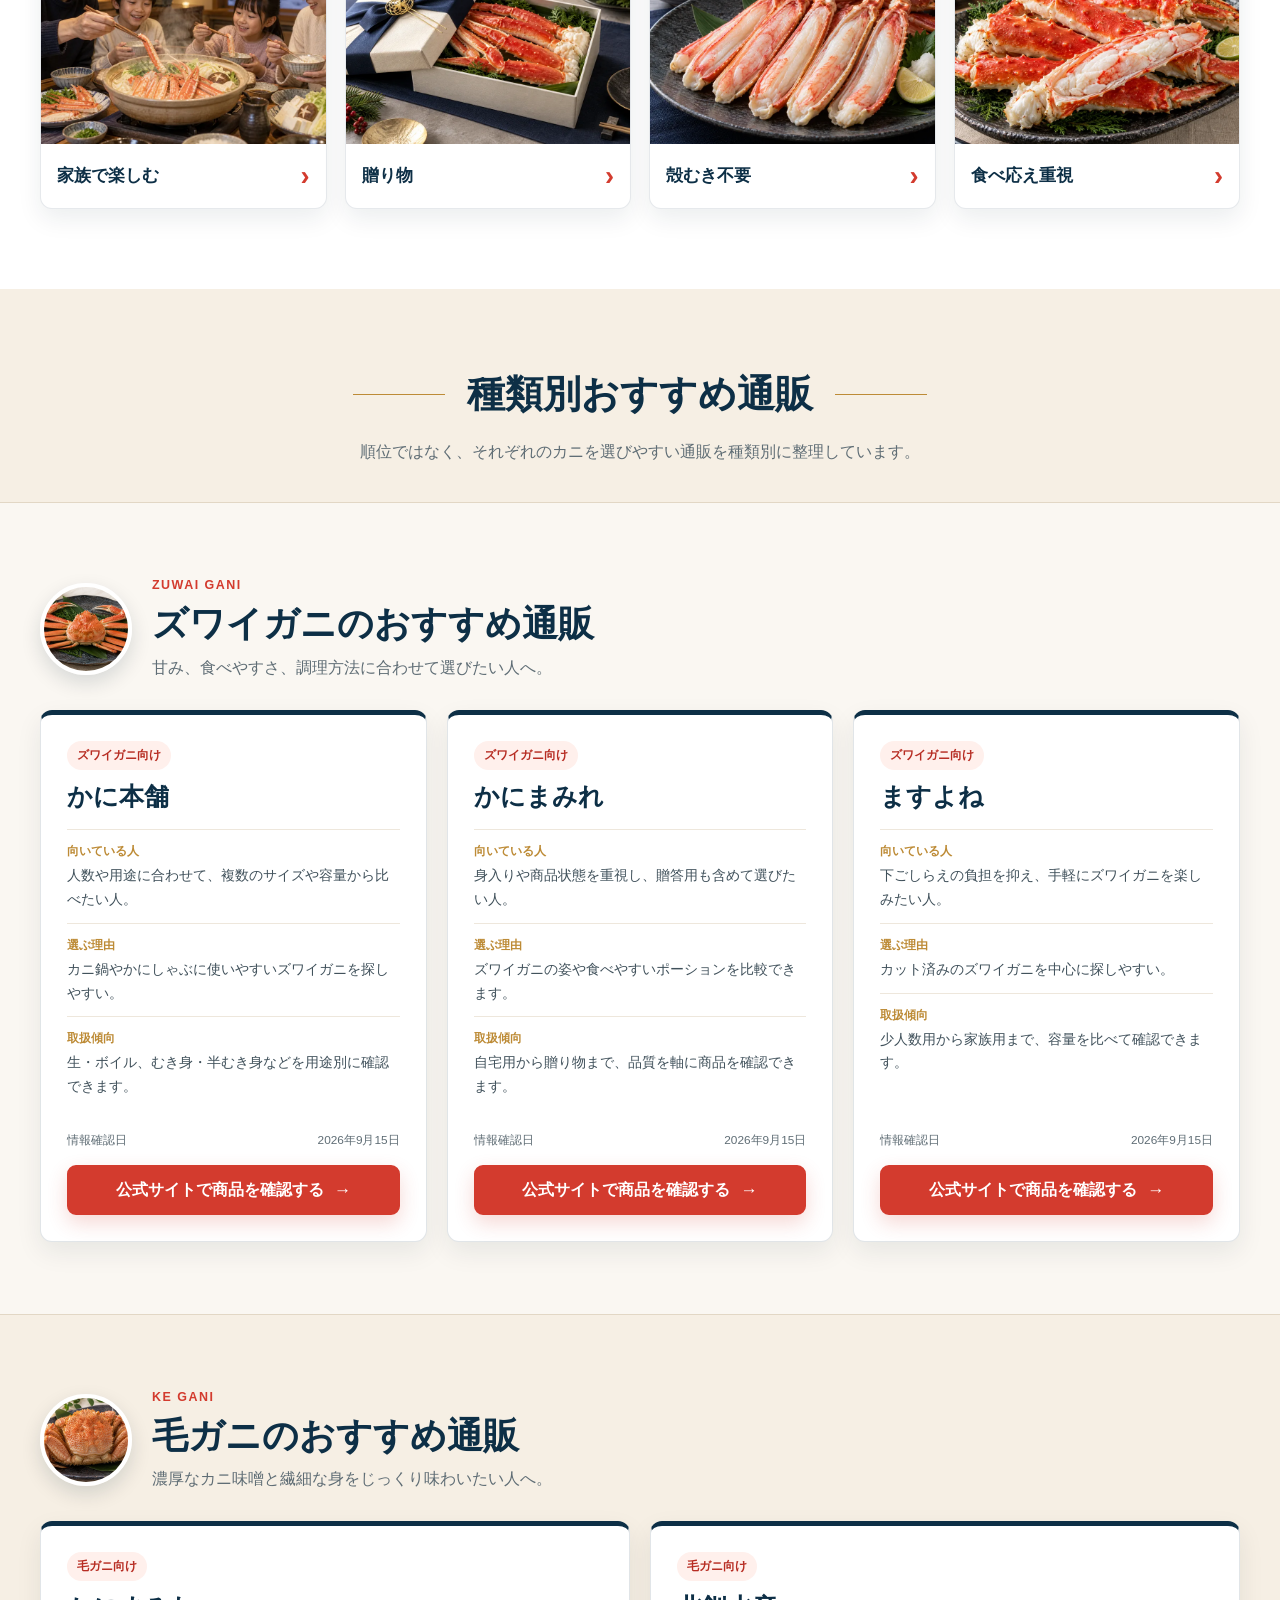
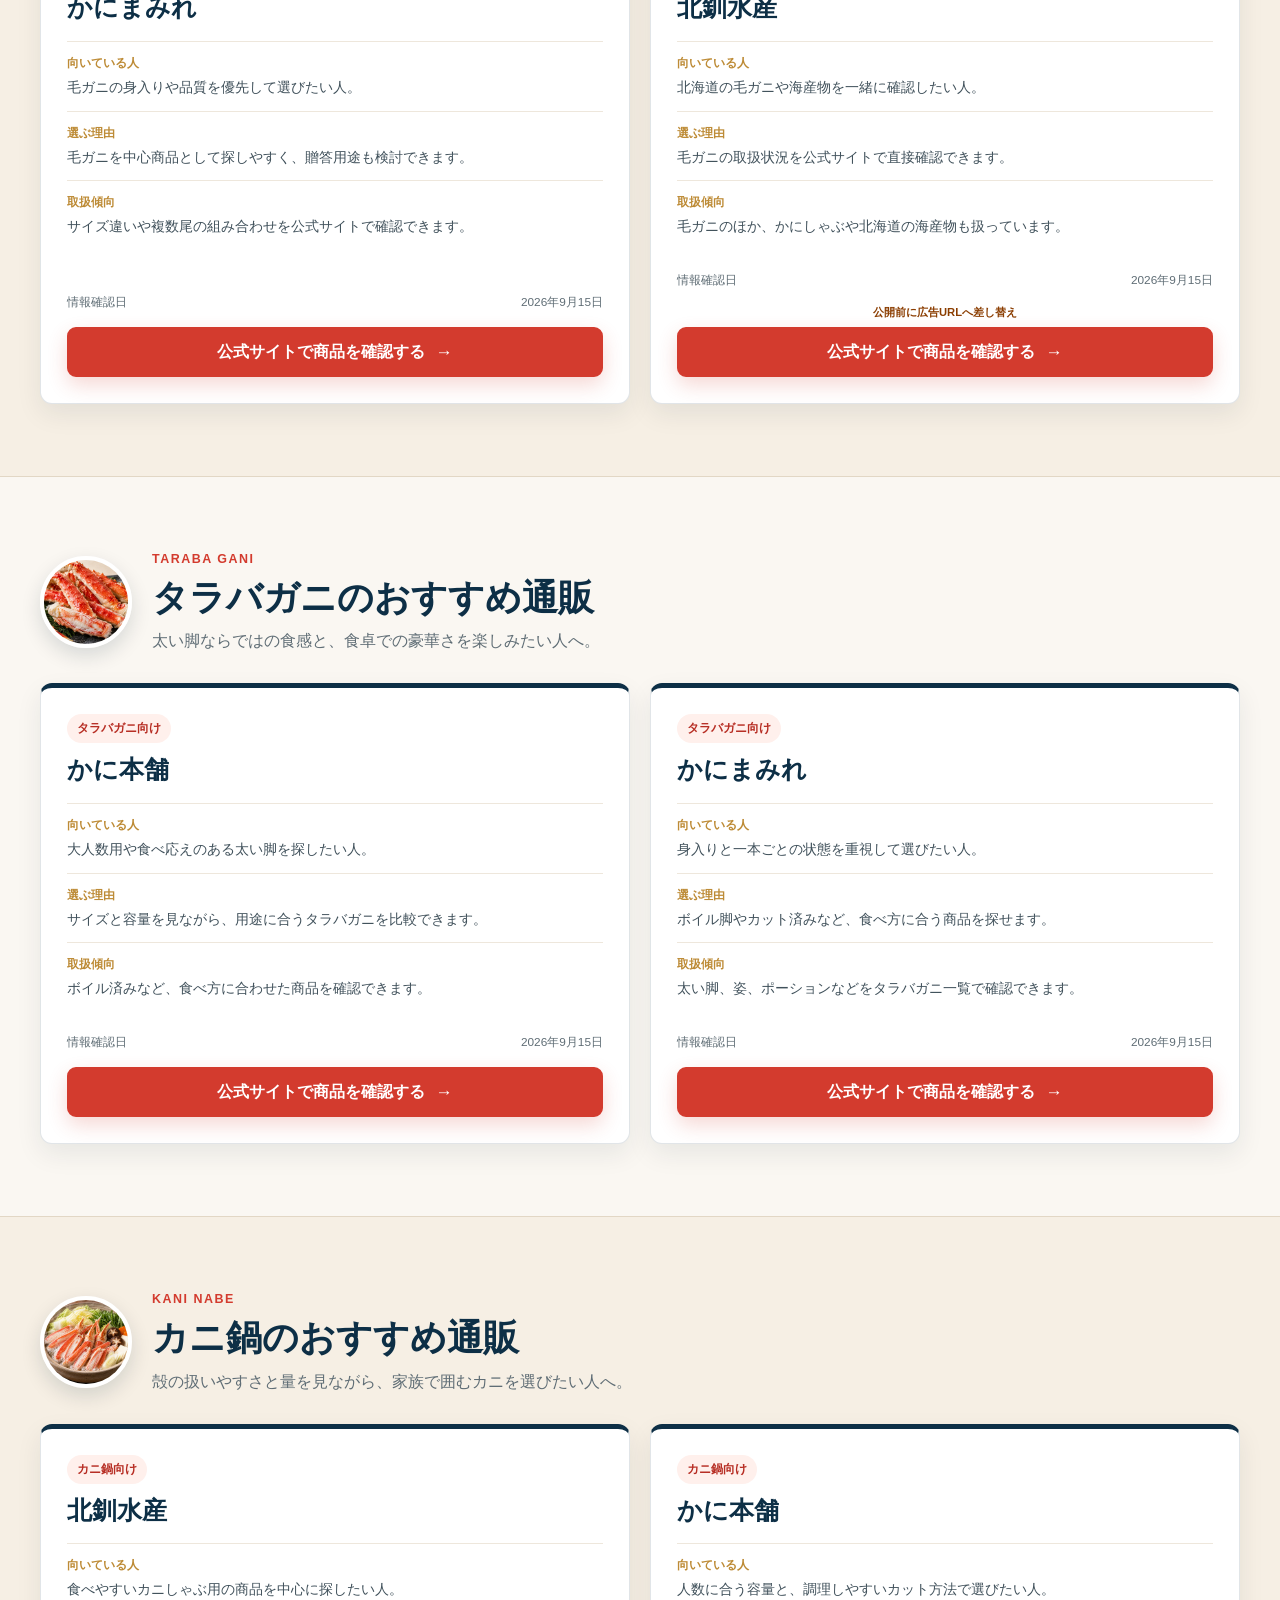
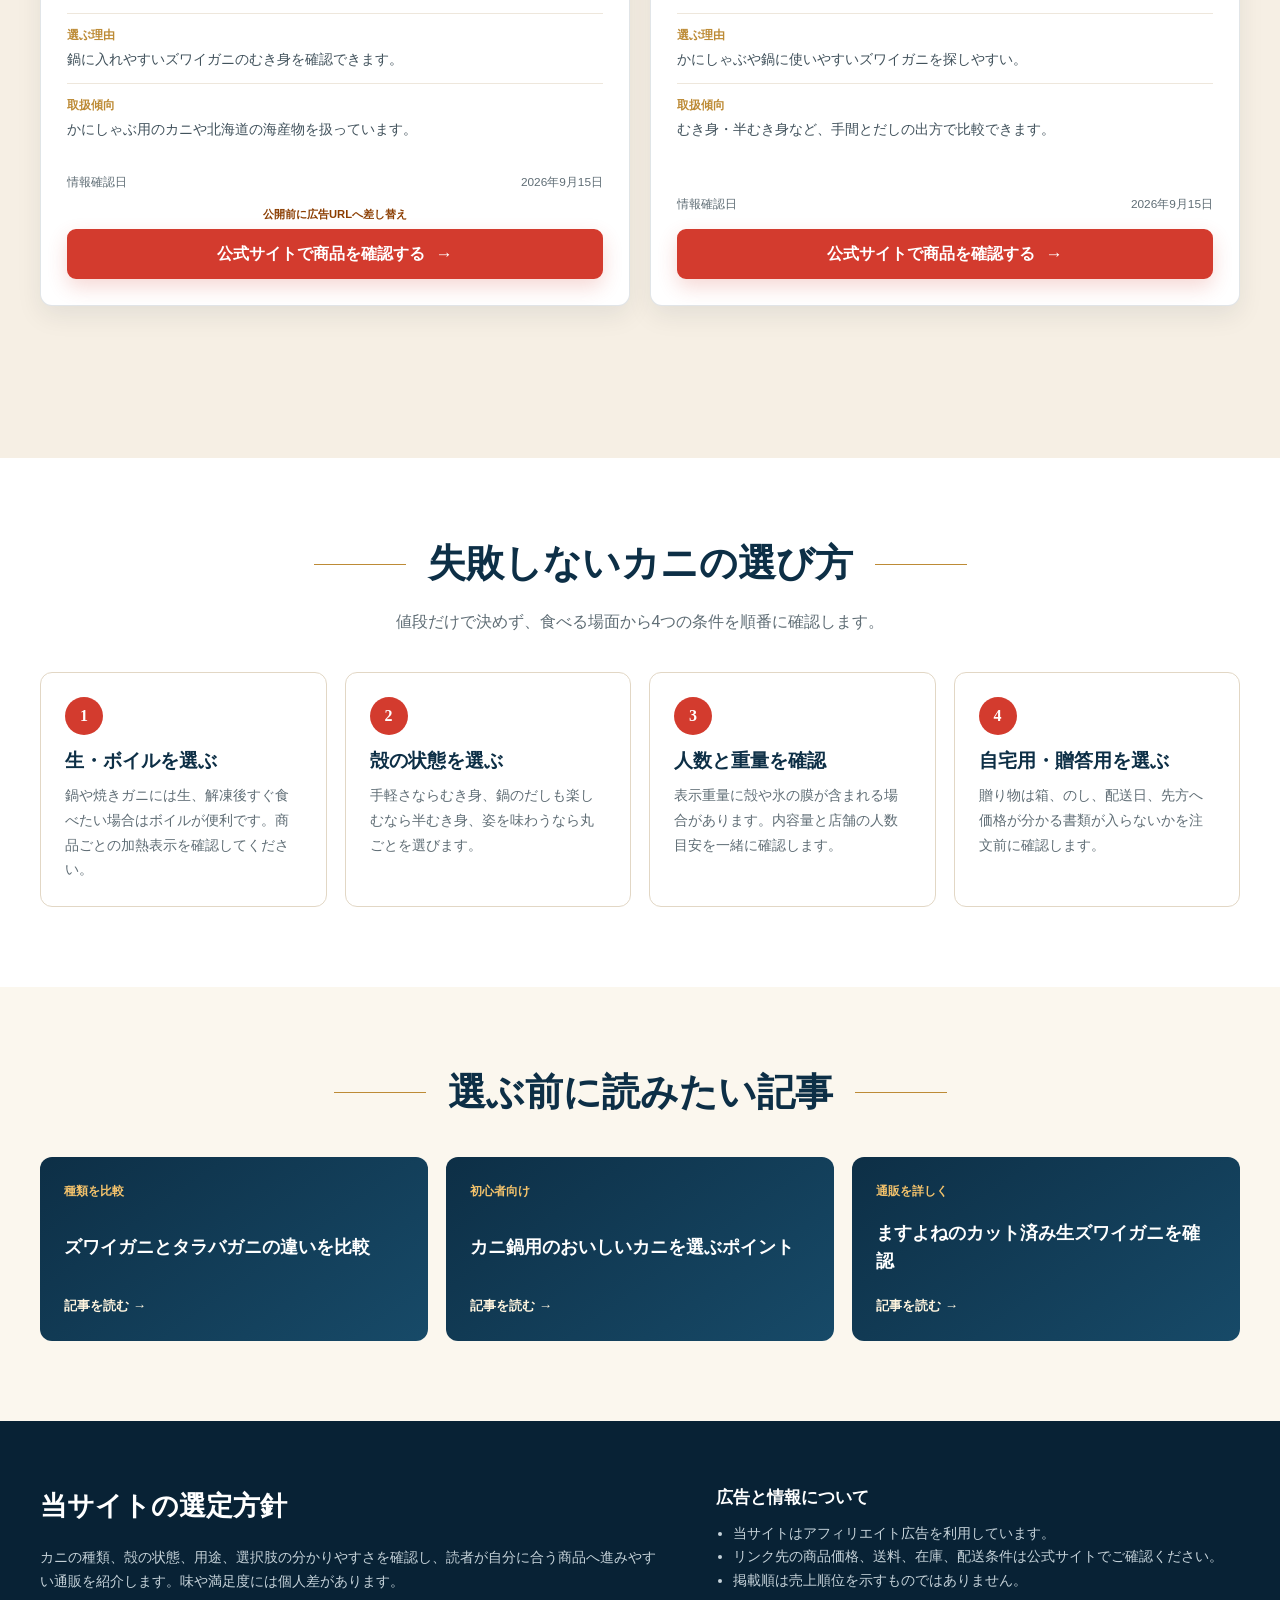
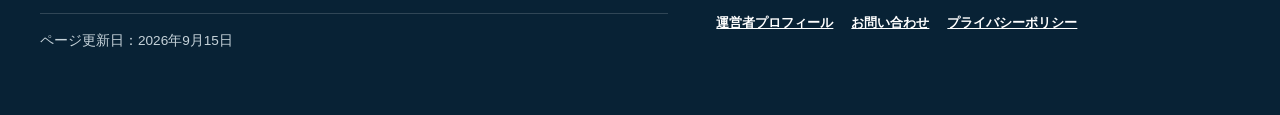
==== commit 9d4a2e0a: "目的別バナーをカニ種類カード直下へ移動" ====
--- a/index.html
+++ b/index.html
@@ -72,12 +72,12 @@
               </a>
             </article>
           </div>
+          <h2 class="kani-section-heading kani-purpose-heading" id="kani-purpose-title">迷ったら、目的から選ぶ</h2>
         </div>
       </section>
 
       <section class="kani-section kani-section--white" aria-labelledby="kani-purpose-title">
         <div class="kani-container">
-          <h2 class="kani-section-heading" id="kani-purpose-title">迷ったら、目的から選ぶ</h2>
           <div class="kani-purpose-grid">
             <article class="kani-purpose-card">
               <a href="#kani-nabe">
--- a/wordpress-additional.css
+++ b/wordpress-additional.css
@@ -274,6 +274,11 @@
   margin-bottom: 18px;
 }
 
+/* 目的別見出しを「カニの種類」4枚カードのすぐ下に配置する */
+.kani-top #kani-types .kani-purpose-heading {
+  margin: 44px 0 0 !important;
+}
+
 .kani-top .kani-type-grid,
 .kani-top .kani-purpose-grid {
   display: grid;
@@ -360,11 +365,14 @@
 
 /* WordPressテーマによる縦長化を抑え、画像2のコンパクトなカードへ揃える */
 .kani-top #kani-types .kani-type-grid {
-  align-items: stretch;
+  height: auto !important;
+  min-height: 0 !important;
+  align-items: start !important;
+  grid-auto-rows: max-content !important;
 }
 
 .kani-top #kani-types .kani-type-card {
-  align-self: stretch;
+  align-self: start !important;
   height: auto !important;
   min-height: 0 !important;
   margin: 0 !important;
@@ -372,25 +380,57 @@
 }
 
 .kani-top #kani-types .kani-type-card > a {
-  height: 100% !important;
+  height: auto !important;
   min-height: 0 !important;
   margin: 0 !important;
   padding: 0 !important;
 }
 
+/* WordPressの自動整形で挿入される空行・空段落をカード高から除外する */
+.kani-top #kani-types .kani-type-card > a > br,
+.kani-top #kani-types .kani-type-card > a > p:empty,
+.kani-top #kani-types .kani-type-card > p {
+  display: none !important;
+  height: 0 !important;
+  min-height: 0 !important;
+  margin: 0 !important;
+  padding: 0 !important;
+}
+
 .kani-top #kani-types .kani-type-card__body {
-  min-height: 0 !important;
+  height: auto !important;
+  min-height: 250px !important;
+  flex: 0 0 auto !important;
   padding: 18px 16px 16px !important;
+}
+
+.kani-top #kani-types .kani-type-card h3 {
+  margin: 0 0 7px !important;
+  padding: 0 !important;
+  color: var(--kani-navy) !important;
+  background: transparent !important;
+  border: 0 !important;
+  border-radius: 0 !important;
+  box-shadow: none !important;
+  text-align: center !important;
 }
 
 .kani-top #kani-types .kani-type-card p {
   margin-bottom: 16px !important;
+}
+
+/* CTAを包むWordPress生成段落をレイアウト要素として扱わない */
+.kani-top #kani-types .kani-type-card__body > p:last-child {
+  display: contents !important;
+  margin: 0 !important;
+  padding: 0 !important;
 }
 
 .kani-top #kani-types .kani-type-card__cta {
   width: auto !important;
   min-height: 42px;
   align-self: center;
+  margin-top: auto !important;
   padding-inline: 14px;
 }
 
@@ -717,6 +757,10 @@
     padding-top: 28px;
   }
 
+  .kani-top #kani-types .kani-purpose-heading {
+    margin-top: 36px !important;
+  }
+
   .kani-top .kani-type-grid,
   .kani-top .kani-purpose-grid,
   .kani-top .kani-guide-grid {
@@ -784,6 +828,10 @@
 
   .kani-top #kani-types {
     padding-top: 20px;
+  }
+
+  .kani-top #kani-types .kani-purpose-heading {
+    margin-top: 28px !important;
   }
 
   .kani-top .kani-section-heading {
@@ -809,6 +857,10 @@
 
   .kani-top .kani-type-card__body {
     padding: 18px 16px 16px;
+  }
+
+  .kani-top #kani-types .kani-type-card__body {
+    min-height: 0 !important;
   }
 
   .kani-top .kani-purpose-card__body {
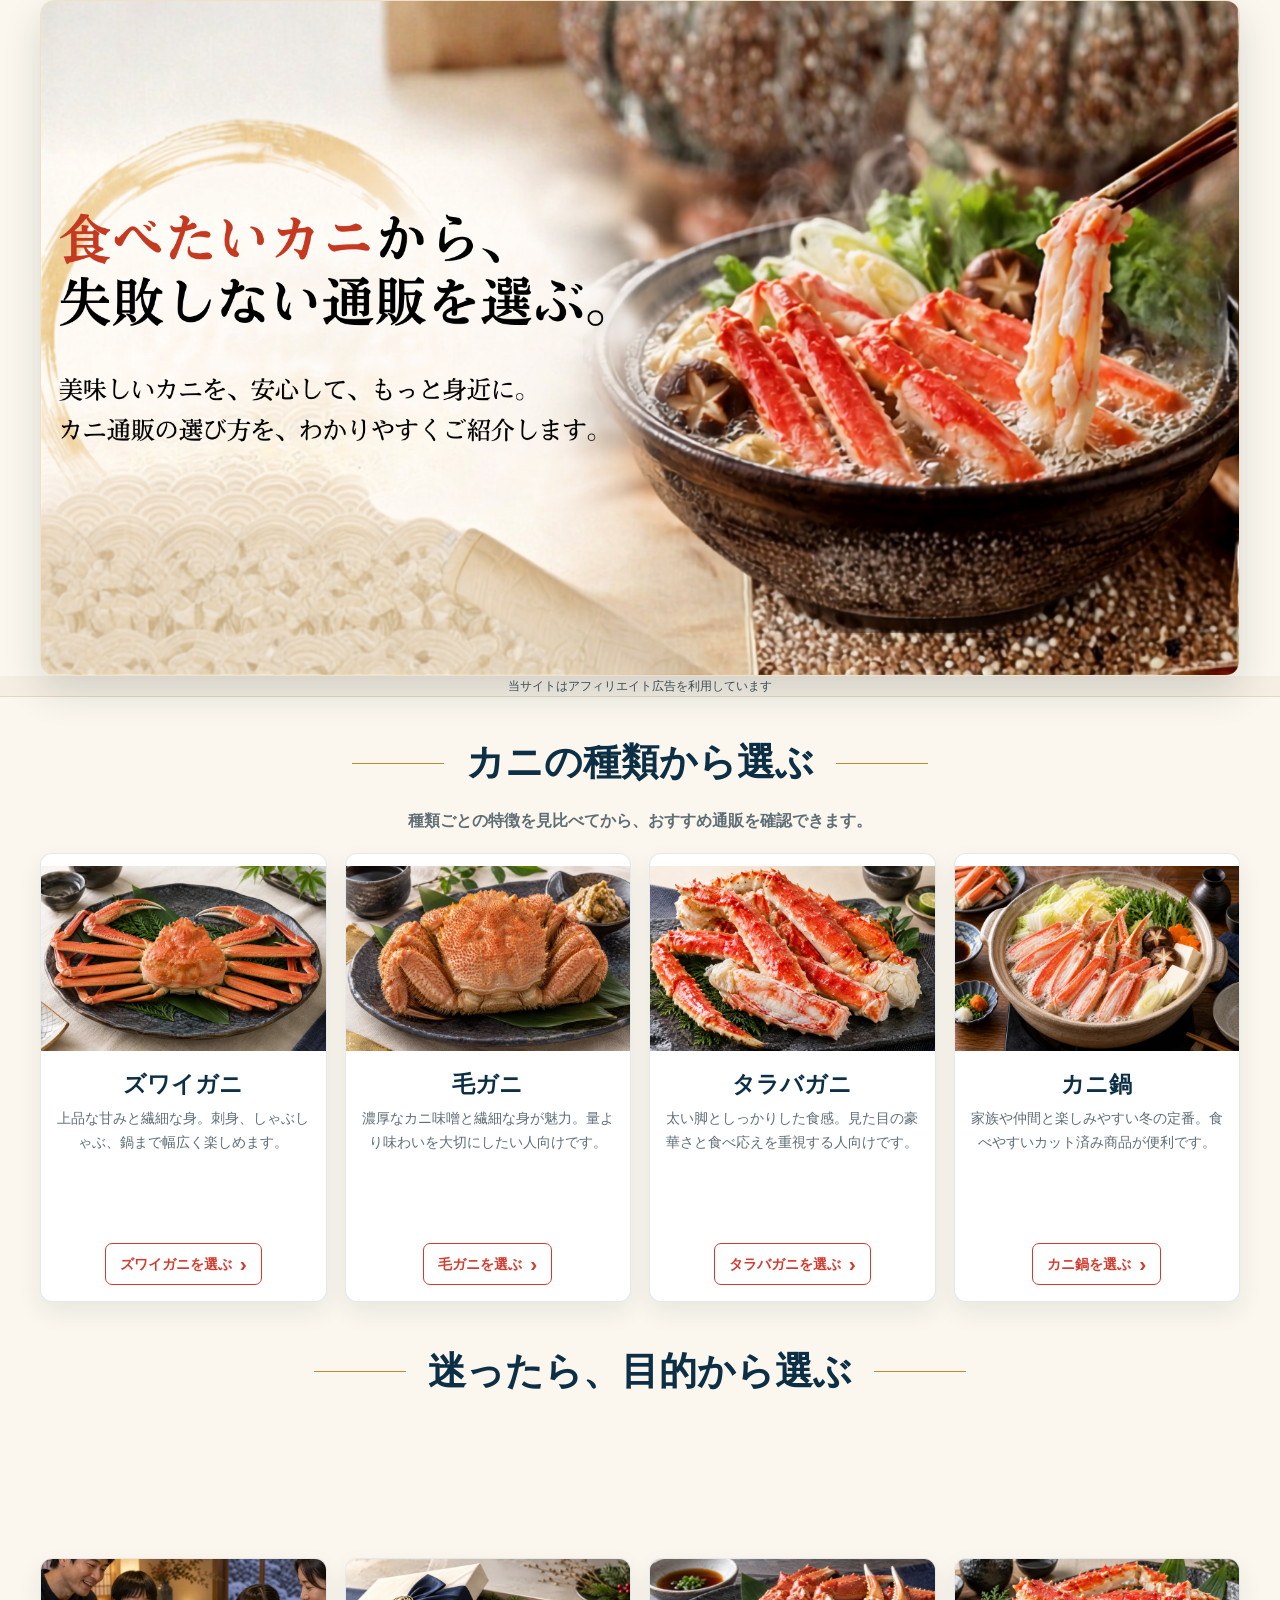
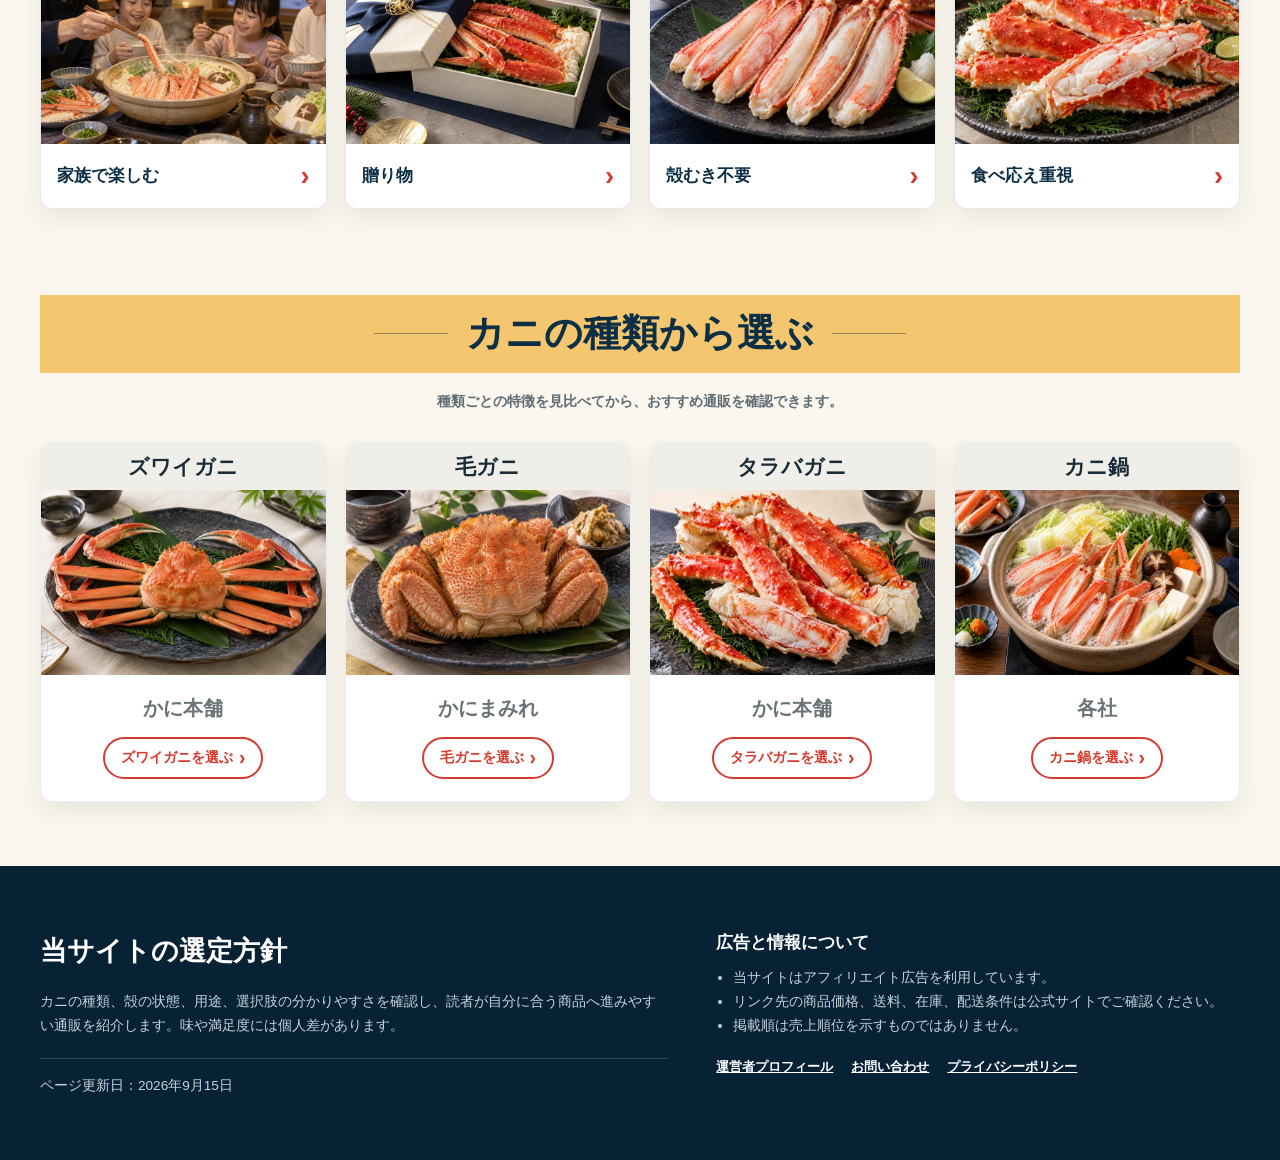
==== commit 8f79653b: "カニ通販カード" ====
--- a/index.html
+++ b/index.html
@@ -32,7 +32,7 @@
           <p class="kani-section-intro"><strong>種類ごとの特徴を見比べてから、おすすめ通販を確認できます。</strong></p>
           <div class="kani-type-grid">
             <article class="kani-type-card">
-              <a href="#kani-zuwai">
+              <a href="https://xn--q9j2gvdt13mouk9z5egbf.com/?s=%E3%81%8B%E3%81%AB%E6%9C%AC%E8%88%97">
                 <img src="assets/images/type-zuwai.webp" width="800" height="520" loading="lazy" decoding="async" alt="細長い脚が特徴のボイルズワイガニ">
                 <div class="kani-type-card__body">
                   <h3>ズワイガニ</h3>
@@ -107,226 +107,46 @@
         </div>
       </section>
 
-      <section class="kani-section kani-section--soft" aria-labelledby="kani-shops-title">
+      <section class="kani-compact-choices" aria-labelledby="kani-compact-choices-title">
+        <span id="kani-guide-easy" class="kani-compact-choices__anchor" aria-hidden="true"></span>
+        <span id="kani-guide-gift" class="kani-compact-choices__anchor" aria-hidden="true"></span>
         <div class="kani-container">
-          <h2 class="kani-section-heading" id="kani-shops-title">種類別おすすめ通販</h2>
-          <p class="kani-section-intro">順位ではなく、それぞれのカニを選びやすい通販を種類別に整理しています。</p>
-        </div>
+          <header class="kani-compact-choices__header">
+            <h2 id="kani-compact-choices-title">カニの種類から選ぶ</h2>
+            <p>種類ごとの特徴を見比べてから、おすすめ通販を確認できます。</p>
+          </header>
 
-        <section class="kani-recommendation" id="kani-zuwai" aria-labelledby="kani-zuwai-title">
-          <div class="kani-container">
-            <header class="kani-recommendation__header">
-              <img class="kani-recommendation__thumb" src="assets/images/type-zuwai.webp" width="92" height="92" loading="lazy" decoding="async" alt="">
-              <div>
-                <p class="kani-recommendation__kicker">ZUWAI GANI</p>
-                <h2 id="kani-zuwai-title">ズワイガニのおすすめ通販</h2>
-                <p>甘み、食べやすさ、調理方法に合わせて選びたい人へ。</p>
-              </div>
-            </header>
-            <div class="kani-shop-grid">
-              <article class="kani-shop-card">
-                <p class="kani-shop-card__label">ズワイガニ向け</p>
-                <h3>かに本舗</h3>
-                <dl>
-                  <div><dt>向いている人</dt><dd>人数や用途に合わせて、複数のサイズや容量から比べたい人。</dd></div>
-                  <div><dt>選ぶ理由</dt><dd>カニ鍋やかにしゃぶに使いやすいズワイガニを探しやすい。</dd></div>
-                  <div><dt>取扱傾向</dt><dd>生・ボイル、むき身・半むき身などを用途別に確認できます。</dd></div>
-                </dl>
-                <p class="kani-shop-card__checked"><span>情報確認日</span><time datetime="2026-09-15">2026年9月15日</time></p>
-                <a class="kani-button" href="https://px.a8.net/svt/ejp?a8mat=1TUXQF+23MJKY+1ZWM+BW8O2&amp;a8ejpredirect=https%3A%2F%2Fskynet-c.jp%2Fad%2Flp_kani_001.html" target="_blank" rel="sponsored noopener" data-affiliate-store="かに本舗" aria-label="かに本舗の公式サイトでズワイガニ商品を確認する">公式サイトで商品を確認する</a>
-              </article>
-              <article class="kani-shop-card">
-                <p class="kani-shop-card__label">ズワイガニ向け</p>
-                <h3>かにまみれ</h3>
-                <dl>
-                  <div><dt>向いている人</dt><dd>身入りや商品状態を重視し、贈答用も含めて選びたい人。</dd></div>
-                  <div><dt>選ぶ理由</dt><dd>ズワイガニの姿や食べやすいポーションを比較できます。</dd></div>
-                  <div><dt>取扱傾向</dt><dd>自宅用から贈り物まで、品質を軸に商品を確認できます。</dd></div>
-                </dl>
-                <p class="kani-shop-card__checked"><span>情報確認日</span><time datetime="2026-09-15">2026年9月15日</time></p>
-                <a class="kani-button" href="https://px.a8.net/svt/ejp?a8mat=2ZNGHM+9N47FM+2GN4+BW8O2&amp;a8ejpredirect=https%3A%2F%2Fwww.kanimamire.com%2Fshopdetail%2F001003000006" target="_blank" rel="sponsored noopener" data-affiliate-store="かにまみれ" aria-label="かにまみれの公式サイトでズワイガニ商品を確認する">公式サイトで商品を確認する</a>
-              </article>
-              <article class="kani-shop-card">
-                <p class="kani-shop-card__label">ズワイガニ向け</p>
-                <h3>ますよね</h3>
-                <dl>
-                  <div><dt>向いている人</dt><dd>下ごしらえの負担を抑え、手軽にズワイガニを楽しみたい人。</dd></div>
-                  <div><dt>選ぶ理由</dt><dd>カット済みのズワイガニを中心に探しやすい。</dd></div>
-                  <div><dt>取扱傾向</dt><dd>少人数用から家族用まで、容量を比べて確認できます。</dd></div>
-                </dl>
-                <p class="kani-shop-card__checked"><span>情報確認日</span><time datetime="2026-09-15">2026年9月15日</time></p>
-                <a class="kani-button" href="https://px.a8.net/svt/ejp?a8mat=45G7HG+728L2A+5KSW+BW8O2&amp;a8ejpredirect=https%3A%2F%2Fwww.masuyone.com%2FSHOP%2F201390%2F201400%2Flist.html" target="_blank" rel="sponsored noopener" data-affiliate-store="ますよね" aria-label="ますよねの公式サイトでズワイガニ商品を確認する">公式サイトで商品を確認する</a>
-              </article>
-            </div>
-          </div>
-        </section>
+          <div class="kani-compact-choices__grid">
+            <section class="kani-compact-choice-card" id="kani-zuwai" aria-labelledby="kani-compact-zuwai-title">
+              <h3 id="kani-compact-zuwai-title">ズワイガニ</h3>
+              <img src="assets/images/type-zuwai.webp" width="800" height="520" loading="lazy" decoding="async" alt="細長い脚が特徴のボイルズワイガニ">
+              <p class="kani-compact-choice-card__shop">かに本舗</p>
+              <a class="kani-compact-choice-card__button" href="https://px.a8.net/svt/ejp?a8mat=1TUXQF+23MJKY+1ZWM+BW8O2&amp;a8ejpredirect=https%3A%2F%2Fskynet-c.jp%2Fad%2Flp_kani_001.html" target="_blank" rel="sponsored noopener" data-affiliate-store="かに本舗" aria-label="かに本舗の公式サイトでズワイガニ商品を確認する">ズワイガニを選ぶ</a>
+            </section>
 
-        <section class="kani-recommendation" id="kani-kegani" aria-labelledby="kani-kegani-title">
-          <div class="kani-container">
-            <header class="kani-recommendation__header">
-              <img class="kani-recommendation__thumb" src="assets/images/type-kegani.webp" width="92" height="92" loading="lazy" decoding="async" alt="">
-              <div>
-                <p class="kani-recommendation__kicker">KE GANI</p>
-                <h2 id="kani-kegani-title">毛ガニのおすすめ通販</h2>
-                <p>濃厚なカニ味噌と繊細な身をじっくり味わいたい人へ。</p>
-              </div>
-            </header>
-            <div class="kani-shop-grid kani-shop-grid--two">
-              <article class="kani-shop-card">
-                <p class="kani-shop-card__label">毛ガニ向け</p>
-                <h3>かにまみれ</h3>
-                <dl>
-                  <div><dt>向いている人</dt><dd>毛ガニの身入りや品質を優先して選びたい人。</dd></div>
-                  <div><dt>選ぶ理由</dt><dd>毛ガニを中心商品として探しやすく、贈答用途も検討できます。</dd></div>
-                  <div><dt>取扱傾向</dt><dd>サイズ違いや複数尾の組み合わせを公式サイトで確認できます。</dd></div>
-                </dl>
-                <p class="kani-shop-card__checked"><span>情報確認日</span><time datetime="2026-09-15">2026年9月15日</time></p>
-                <a class="kani-button" href="https://px.a8.net/svt/ejp?a8mat=2ZNGHM+9N47FM+2GN4+BW8O2&amp;a8ejpredirect=https%3A%2F%2Fwww.kanimamire.com%2Fshopdetail%2F001001000003%2F" target="_blank" rel="sponsored noopener" data-affiliate-store="かにまみれ" aria-label="かにまみれの公式サイトで毛ガニ商品を確認する">公式サイトで商品を確認する</a>
-              </article>
-              <article class="kani-shop-card">
-                <p class="kani-shop-card__label">毛ガニ向け</p>
-                <h3>北釧水産</h3>
-                <dl>
-                  <div><dt>向いている人</dt><dd>北海道の毛ガニや海産物を一緒に確認したい人。</dd></div>
-                  <div><dt>選ぶ理由</dt><dd>毛ガニの取扱状況を公式サイトで直接確認できます。</dd></div>
-                  <div><dt>取扱傾向</dt><dd>毛ガニのほか、かにしゃぶや北海道の海産物も扱っています。</dd></div>
-                </dl>
-                <p class="kani-shop-card__checked"><span>情報確認日</span><time datetime="2026-09-15">2026年9月15日</time></p>
-                <!-- 北釧水産の旧A8広告は2026-09-15時点で無効。公開前に新しい提携URLへ差し替えること。 -->
-                <a class="kani-button" href="https://www.hokusen.co.jp/" target="_blank" rel="noopener" data-affiliate-store="北釧水産" data-affiliate-status="replacement-required" aria-label="北釧水産の公式サイトで毛ガニ商品を確認する">公式サイトで商品を確認する</a>
-              </article>
-            </div>
-          </div>
-        </section>
+            <section class="kani-compact-choice-card" id="kani-kegani" aria-labelledby="kani-compact-kegani-title">
+              <h3 id="kani-compact-kegani-title">毛ガニ</h3>
+              <img src="assets/images/type-kegani.webp" width="800" height="520" loading="lazy" decoding="async" alt="丸い甲羅と細かな毛が特徴のボイル毛ガニ">
+              <p class="kani-compact-choice-card__shop">かにまみれ</p>
+              <a class="kani-compact-choice-card__button" href="https://px.a8.net/svt/ejp?a8mat=2ZNGHM+9N47FM+2GN4+BW8O2&amp;a8ejpredirect=https%3A%2F%2Fwww.kanimamire.com%2Fshopdetail%2F001001000003%2F" target="_blank" rel="sponsored noopener" data-affiliate-store="かにまみれ" aria-label="かにまみれの公式サイトで毛ガニ商品を確認する">毛ガニを選ぶ</a>
+            </section>
 
-        <section class="kani-recommendation" id="kani-taraba" aria-labelledby="kani-taraba-title">
-          <div class="kani-container">
-            <header class="kani-recommendation__header">
-              <img class="kani-recommendation__thumb" src="assets/images/type-taraba.webp" width="92" height="92" loading="lazy" decoding="async" alt="">
-              <div>
-                <p class="kani-recommendation__kicker">TARABA GANI</p>
-                <h2 id="kani-taraba-title">タラバガニのおすすめ通販</h2>
-                <p>太い脚ならではの食感と、食卓での豪華さを楽しみたい人へ。</p>
-              </div>
-            </header>
-            <div class="kani-shop-grid kani-shop-grid--two">
-              <article class="kani-shop-card">
-                <p class="kani-shop-card__label">タラバガニ向け</p>
-                <h3>かに本舗</h3>
-                <dl>
-                  <div><dt>向いている人</dt><dd>大人数用や食べ応えのある太い脚を探したい人。</dd></div>
-                  <div><dt>選ぶ理由</dt><dd>サイズと容量を見ながら、用途に合うタラバガニを比較できます。</dd></div>
-                  <div><dt>取扱傾向</dt><dd>ボイル済みなど、食べ方に合わせた商品を確認できます。</dd></div>
-                </dl>
-                <p class="kani-shop-card__checked"><span>情報確認日</span><time datetime="2026-09-15">2026年9月15日</time></p>
-                <a class="kani-button" href="https://px.a8.net/svt/ejp?a8mat=1TUXQF+23MJKY+1ZWM+BW8O2&amp;a8ejpredirect=https%3A%2F%2Fskynet-c.jp%2Fad%2Flp_kani_001.html" target="_blank" rel="sponsored noopener" data-affiliate-store="かに本舗" aria-label="かに本舗の公式サイトでタラバガニ商品を確認する">公式サイトで商品を確認する</a>
-              </article>
-              <article class="kani-shop-card">
-                <p class="kani-shop-card__label">タラバガニ向け</p>
-                <h3>かにまみれ</h3>
-                <dl>
-                  <div><dt>向いている人</dt><dd>身入りと一本ごとの状態を重視して選びたい人。</dd></div>
-                  <div><dt>選ぶ理由</dt><dd>ボイル脚やカット済みなど、食べ方に合う商品を探せます。</dd></div>
-                  <div><dt>取扱傾向</dt><dd>太い脚、姿、ポーションなどをタラバガニ一覧で確認できます。</dd></div>
-                </dl>
-                <p class="kani-shop-card__checked"><span>情報確認日</span><time datetime="2026-09-15">2026年9月15日</time></p>
-                <a class="kani-button" href="https://px.a8.net/svt/ejp?a8mat=2ZNGHM+9N47FM+2GN4+BW8O2&amp;a8ejpredirect=https%3A%2F%2Fwww.kanimamire.com%2Fshopbrand%2F015%2FP%2F" target="_blank" rel="sponsored noopener" data-affiliate-store="かにまみれ" aria-label="かにまみれの公式サイトでタラバガニ商品を確認する">公式サイトで商品を確認する</a>
-              </article>
-            </div>
-          </div>
-        </section>
+            <section class="kani-compact-choice-card" id="kani-taraba" aria-labelledby="kani-compact-taraba-title">
+              <h3 id="kani-compact-taraba-title">タラバガニ</h3>
+              <img src="assets/images/type-taraba.webp" width="800" height="520" loading="lazy" decoding="async" alt="太く大きな脚が特徴のボイルタラバガニ">
+              <p class="kani-compact-choice-card__shop">かに本舗</p>
+              <a class="kani-compact-choice-card__button" href="https://px.a8.net/svt/ejp?a8mat=1TUXQF+23MJKY+1ZWM+BW8O2&amp;a8ejpredirect=https%3A%2F%2Fskynet-c.jp%2Fad%2Flp_kani_001.html" target="_blank" rel="sponsored noopener" data-affiliate-store="かに本舗" aria-label="かに本舗の公式サイトでタラバガニ商品を確認する">タラバガニを選ぶ</a>
+            </section>
 
-        <section class="kani-recommendation" id="kani-nabe" aria-labelledby="kani-nabe-title">
-          <div class="kani-container">
-            <header class="kani-recommendation__header">
-              <img class="kani-recommendation__thumb" src="assets/images/type-kani-nabe.webp" width="92" height="92" loading="lazy" decoding="async" alt="">
-              <div>
-                <p class="kani-recommendation__kicker">KANI NABE</p>
-                <h2 id="kani-nabe-title">カニ鍋のおすすめ通販</h2>
-                <p>殻の扱いやすさと量を見ながら、家族で囲むカニを選びたい人へ。</p>
-              </div>
-            </header>
-            <div class="kani-shop-grid kani-shop-grid--two">
-              <article class="kani-shop-card">
-                <p class="kani-shop-card__label">カニ鍋向け</p>
-                <h3>北釧水産</h3>
-                <dl>
-                  <div><dt>向いている人</dt><dd>食べやすいカニしゃぶ用の商品を中心に探したい人。</dd></div>
-                  <div><dt>選ぶ理由</dt><dd>鍋に入れやすいズワイガニのむき身を確認できます。</dd></div>
-                  <div><dt>取扱傾向</dt><dd>かにしゃぶ用のカニや北海道の海産物を扱っています。</dd></div>
-                </dl>
-                <p class="kani-shop-card__checked"><span>情報確認日</span><time datetime="2026-09-15">2026年9月15日</time></p>
-                <!-- 北釧水産の旧A8広告は2026-09-15時点で無効。公開前に新しい提携URLへ差し替えること。 -->
-                <a class="kani-button" href="https://www.hokusen.co.jp/" target="_blank" rel="noopener" data-affiliate-store="北釧水産" data-affiliate-status="replacement-required" aria-label="北釧水産の公式サイトでカニ鍋向け商品を確認する">公式サイトで商品を確認する</a>
-              </article>
-              <article class="kani-shop-card">
-                <p class="kani-shop-card__label">カニ鍋向け</p>
-                <h3>かに本舗</h3>
-                <dl>
-                  <div><dt>向いている人</dt><dd>人数に合う容量と、調理しやすいカット方法で選びたい人。</dd></div>
-                  <div><dt>選ぶ理由</dt><dd>かにしゃぶや鍋に使いやすいズワイガニを探しやすい。</dd></div>
-                  <div><dt>取扱傾向</dt><dd>むき身・半むき身など、手間とだしの出方で比較できます。</dd></div>
-                </dl>
-                <p class="kani-shop-card__checked"><span>情報確認日</span><time datetime="2026-09-15">2026年9月15日</time></p>
-                <a class="kani-button" href="https://px.a8.net/svt/ejp?a8mat=1TUXQF+23MJKY+1ZWM+BW8O2&amp;a8ejpredirect=https%3A%2F%2Fskynet-c.jp%2Fad%2Flp_kani_001.html" target="_blank" rel="sponsored noopener" data-affiliate-store="かに本舗" aria-label="かに本舗の公式サイトでカニ鍋向け商品を確認する">公式サイトで商品を確認する</a>
-              </article>
-            </div>
-          </div>
-        </section>
-      </section>
-
-      <section class="kani-section kani-section--white" id="kani-guide" aria-labelledby="kani-guide-title">
-        <div class="kani-container">
-          <h2 class="kani-section-heading" id="kani-guide-title">失敗しないカニの選び方</h2>
-          <p class="kani-section-intro">値段だけで決めず、食べる場面から4つの条件を順番に確認します。</p>
-          <div class="kani-guide-grid">
-            <article class="kani-guide-card">
-              <span class="kani-guide-card__number">1</span>
-              <h3>生・ボイルを選ぶ</h3>
-              <p>鍋や焼きガニには生、解凍後すぐ食べたい場合はボイルが便利です。商品ごとの加熱表示を確認してください。</p>
-            </article>
-            <article class="kani-guide-card" id="kani-guide-easy">
-              <span class="kani-guide-card__number">2</span>
-              <h3>殻の状態を選ぶ</h3>
-              <p>手軽さならむき身、鍋のだしも楽しむなら半むき身、姿を味わうなら丸ごとを選びます。</p>
-            </article>
-            <article class="kani-guide-card">
-              <span class="kani-guide-card__number">3</span>
-              <h3>人数と重量を確認</h3>
-              <p>表示重量に殻や氷の膜が含まれる場合があります。内容量と店舗の人数目安を一緒に確認します。</p>
-            </article>
-            <article class="kani-guide-card" id="kani-guide-gift">
-              <span class="kani-guide-card__number">4</span>
-              <h3>自宅用・贈答用を選ぶ</h3>
-              <p>贈り物は箱、のし、配送日、先方へ価格が分かる書類が入らないかを注文前に確認します。</p>
-            </article>
+            <section class="kani-compact-choice-card" id="kani-nabe" aria-labelledby="kani-compact-nabe-title">
+              <h3 id="kani-compact-nabe-title">カニ鍋</h3>
+              <img src="assets/images/type-kani-nabe.webp" width="800" height="520" loading="lazy" decoding="async" alt="ズワイガニと野菜を盛り付けたカニ鍋">
+              <p class="kani-compact-choice-card__shop">各社</p>
+              <a class="kani-compact-choice-card__button" href="https://xn--q9j2gvdt13mouk9z5egbf.com/kanibiginer/">カニ鍋を選ぶ</a>
+            </section>
           </div>
         </div>
       </section>
-
-      <section class="kani-section" aria-labelledby="kani-related-title">
-        <div class="kani-container">
-          <h2 class="kani-section-heading" id="kani-related-title">選ぶ前に読みたい記事</h2>
-          <div class="kani-related-grid">
-            <a class="kani-related-card" href="https://xn--q9j2gvdt13mouk9z5egbf.com/%E3%82%BA%E3%83%AF%E3%82%A4%E3%82%AC%E3%83%8B%E3%81%A8%E3%82%BF%E3%83%A9%E3%83%90%E3%82%AC%E3%83%8B%E3%81%AE%E9%81%95%E3%81%84%E3%82%92%E6%AF%94%E8%BC%83/">
-              <span class="kani-related-card__tag">種類を比較</span>
-              <h3>ズワイガニとタラバガニの違いを比較</h3>
-              <span class="kani-related-card__more">記事を読む →</span>
-            </a>
-            <a class="kani-related-card" href="https://xn--q9j2gvdt13mouk9z5egbf.com/kanibiginer/">
-              <span class="kani-related-card__tag">初心者向け</span>
-              <h3>カニ鍋用のおいしいカニを選ぶポイント</h3>
-              <span class="kani-related-card__more">記事を読む →</span>
-            </a>
-            <a class="kani-related-card" href="https://xn--q9j2gvdt13mouk9z5egbf.com/masuyonezuwaigani/">
-              <span class="kani-related-card__tag">通販を詳しく</span>
-              <h3>ますよねのカット済み生ズワイガニを確認</h3>
-              <span class="kani-related-card__more">記事を読む →</span>
-            </a>
-          </div>
-        </div>
-      </section>
-
       <footer class="kani-trust" aria-labelledby="kani-trust-title">
         <div class="kani-container kani-trust__grid">
           <div>
--- a/wordpress-additional.css
+++ b/wordpress-additional.css
@@ -232,6 +232,11 @@
   background: var(--kani-white);
 }
 
+/* 「家族で楽しむ」から始まる4枚カードの周囲だけをクリーム色にする */
+.kani-top .kani-section[aria-labelledby="kani-purpose-title"] {
+  background-color: var(--kani-cream);
+}
+
 .kani-top .kani-section--soft {
   background: #f6efe4;
 }
@@ -737,6 +742,25 @@
   border-top: 1px solid rgba(255, 255, 255, 0.16);
 }
 
+/* PC表示で目的別4カードと「種類別おすすめ通販」の間隔だけを狭める */
+@media (min-width: 1024px) {
+  .kani-top .kani-section[aria-labelledby="kani-purpose-title"] {
+    padding-bottom: 32px;
+  }
+
+  .kani-top .kani-section[aria-labelledby="kani-purpose-title"] > .kani-container > p:last-child {
+    display: none !important;
+  }
+
+  .kani-top .kani-section[aria-labelledby="kani-shops-title"] {
+    padding-top: 32px;
+  }
+
+  .kani-top #kani-shops-title {
+    margin-top: 0 !important;
+  }
+}
+
 @media (max-width: 1023px) {
   .kani-top .kani-container {
     width: min(100% - 40px, 920px);
@@ -824,6 +848,23 @@
 
   .kani-top .kani-section {
     padding-block: 40px;
+  }
+
+  /* スマホ表示で目的別4カードと「種類別おすすめ通販」の間隔だけを狭める */
+  .kani-top .kani-section[aria-labelledby="kani-purpose-title"] {
+    padding-bottom: 32px;
+  }
+
+  .kani-top .kani-section[aria-labelledby="kani-purpose-title"] > .kani-container > p:last-child {
+    display: none !important;
+  }
+
+  .kani-top .kani-section[aria-labelledby="kani-shops-title"] {
+    padding-top: 32px;
+  }
+
+  .kani-top #kani-shops-title {
+    margin-top: 0 !important;
   }
 
   .kani-top #kani-types {
@@ -967,3 +1008,146 @@
     border-radius: 8px !important;
   }
 }
+
+/* 画像2の「カニの種類から選ぶ」置換ブロック */
+.kani-top .kani-compact-choices {
+  position: relative;
+  padding-block: 54px 64px;
+  background: var(--kani-cream);
+}
+
+.kani-top .kani-compact-choices__anchor {
+  position: absolute;
+  width: 0;
+  height: 0;
+  overflow: hidden;
+}
+
+.kani-top .kani-compact-choices__header {
+  margin-bottom: 28px;
+  text-align: center;
+}
+
+.kani-top .kani-compact-choices__header h2 {
+  display: grid;
+  grid-template-columns: minmax(28px, 74px) auto minmax(28px, 74px);
+  align-items: center;
+  justify-content: center;
+  gap: 18px;
+  margin: 0;
+  padding: 14px 20px;
+  color: var(--kani-navy);
+  background: #f3c66f;
+  font-family: "Yu Mincho", "Hiragino Mincho ProN", serif;
+  font-size: clamp(1.7rem, 3vw, 2.45rem);
+  line-height: 1.3;
+  text-align: center;
+}
+
+.kani-top .kani-compact-choices__header h2::before,
+.kani-top .kani-compact-choices__header h2::after {
+  width: 100%;
+  height: 1px;
+  background: rgba(13, 47, 70, 0.42);
+  content: "";
+}
+
+.kani-top .kani-compact-choices__header p {
+  margin: 16px 0 0;
+  color: var(--kani-muted);
+  font-size: 0.9rem;
+  font-weight: 700;
+}
+
+.kani-top .kani-compact-choices__grid {
+  display: grid;
+  grid-template-columns: repeat(4, minmax(0, 1fr));
+  gap: 18px;
+}
+
+.kani-top .kani-compact-choice-card {
+  display: flex;
+  min-width: 0;
+  min-height: 0;
+  flex-direction: column;
+  overflow: hidden;
+  margin: 0;
+  padding: 0 0 22px;
+  background: var(--kani-white);
+  border: 1px solid rgba(13, 47, 70, 0.08);
+  border-radius: 12px;
+  box-shadow: 0 10px 25px rgba(8, 34, 53, 0.08);
+  text-align: center;
+}
+
+.kani-top .kani-compact-choice-card h3 {
+  margin: 0;
+  padding: 10px 8px;
+  color: var(--kani-ink);
+  background: #f0eee9;
+  font-family: "Yu Mincho", "Hiragino Mincho ProN", serif;
+  font-size: 1.3rem;
+  line-height: 1.3;
+}
+
+.kani-top .kani-compact-choice-card img {
+  display: block;
+  width: 100%;
+  aspect-ratio: 20 / 13;
+  object-fit: cover;
+}
+
+.kani-top .kani-compact-choice-card__shop {
+  margin: 20px 12px 16px;
+  color: #6a7477;
+  font-size: 1.25rem;
+  font-weight: 800;
+  line-height: 1.3;
+}
+
+.kani-top .kani-compact-choice-card__button {
+  display: inline-flex;
+  min-height: 42px;
+  align-items: center;
+  justify-content: center;
+  align-self: center;
+  margin-top: auto;
+  padding: 8px 16px;
+  color: var(--kani-red);
+  border: 2px solid var(--kani-red);
+  border-radius: 999px;
+  font-size: 0.9rem;
+  font-weight: 800;
+  line-height: 1.2;
+  text-decoration: none;
+}
+
+.kani-top .kani-compact-choice-card__button::after {
+  margin-left: 6px;
+  content: "\203A";
+  font-size: 1.35em;
+  line-height: 1;
+}
+
+@media (max-width: 1023px) {
+  .kani-top .kani-compact-choices__grid {
+    grid-template-columns: repeat(2, minmax(0, 1fr));
+  }
+}
+
+@media (max-width: 640px) {
+  .kani-top .kani-compact-choices {
+    padding-block: 36px 42px;
+  }
+
+  .kani-top .kani-compact-choices__header h2 {
+    grid-template-columns: minmax(16px, 32px) minmax(0, auto) minmax(16px, 32px);
+    gap: 10px;
+    padding-inline: 10px;
+    font-size: 1.35rem;
+  }
+
+  .kani-top .kani-compact-choices__grid {
+    grid-template-columns: minmax(0, 1fr);
+  }
+}
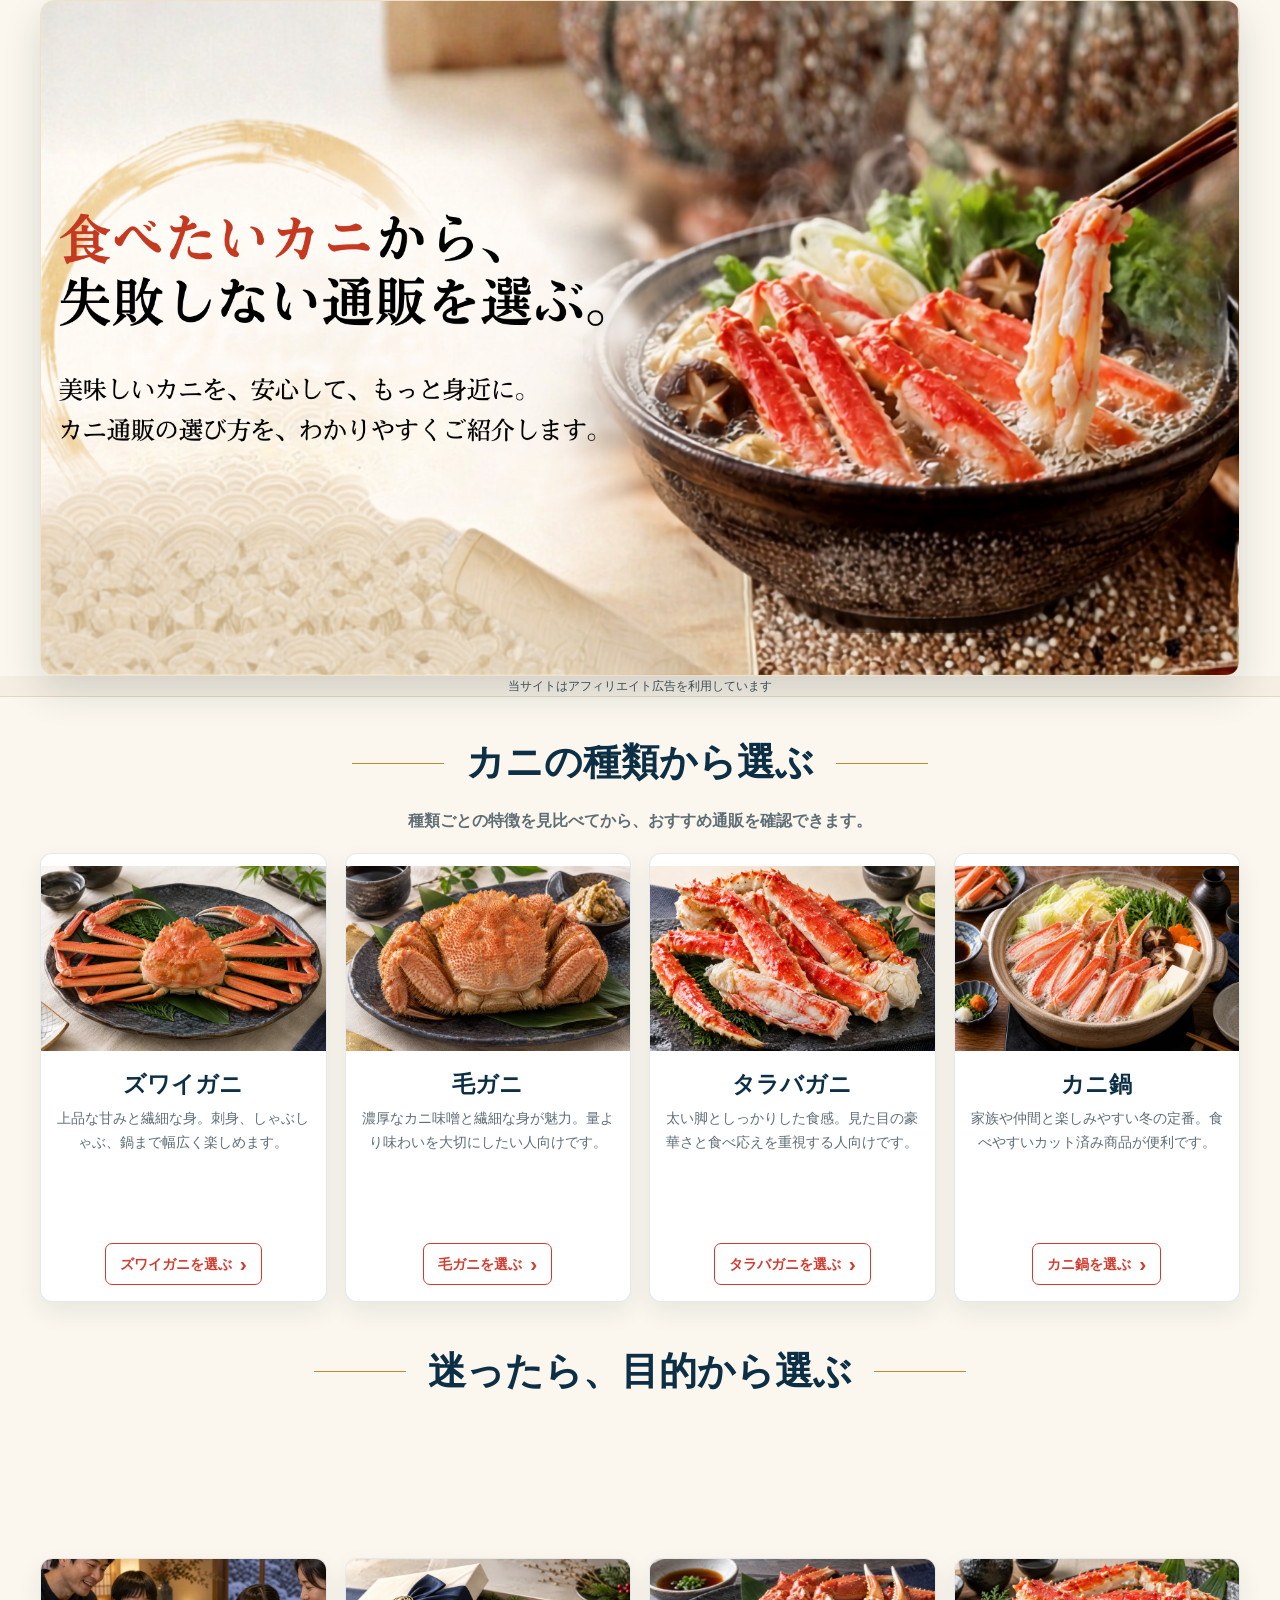
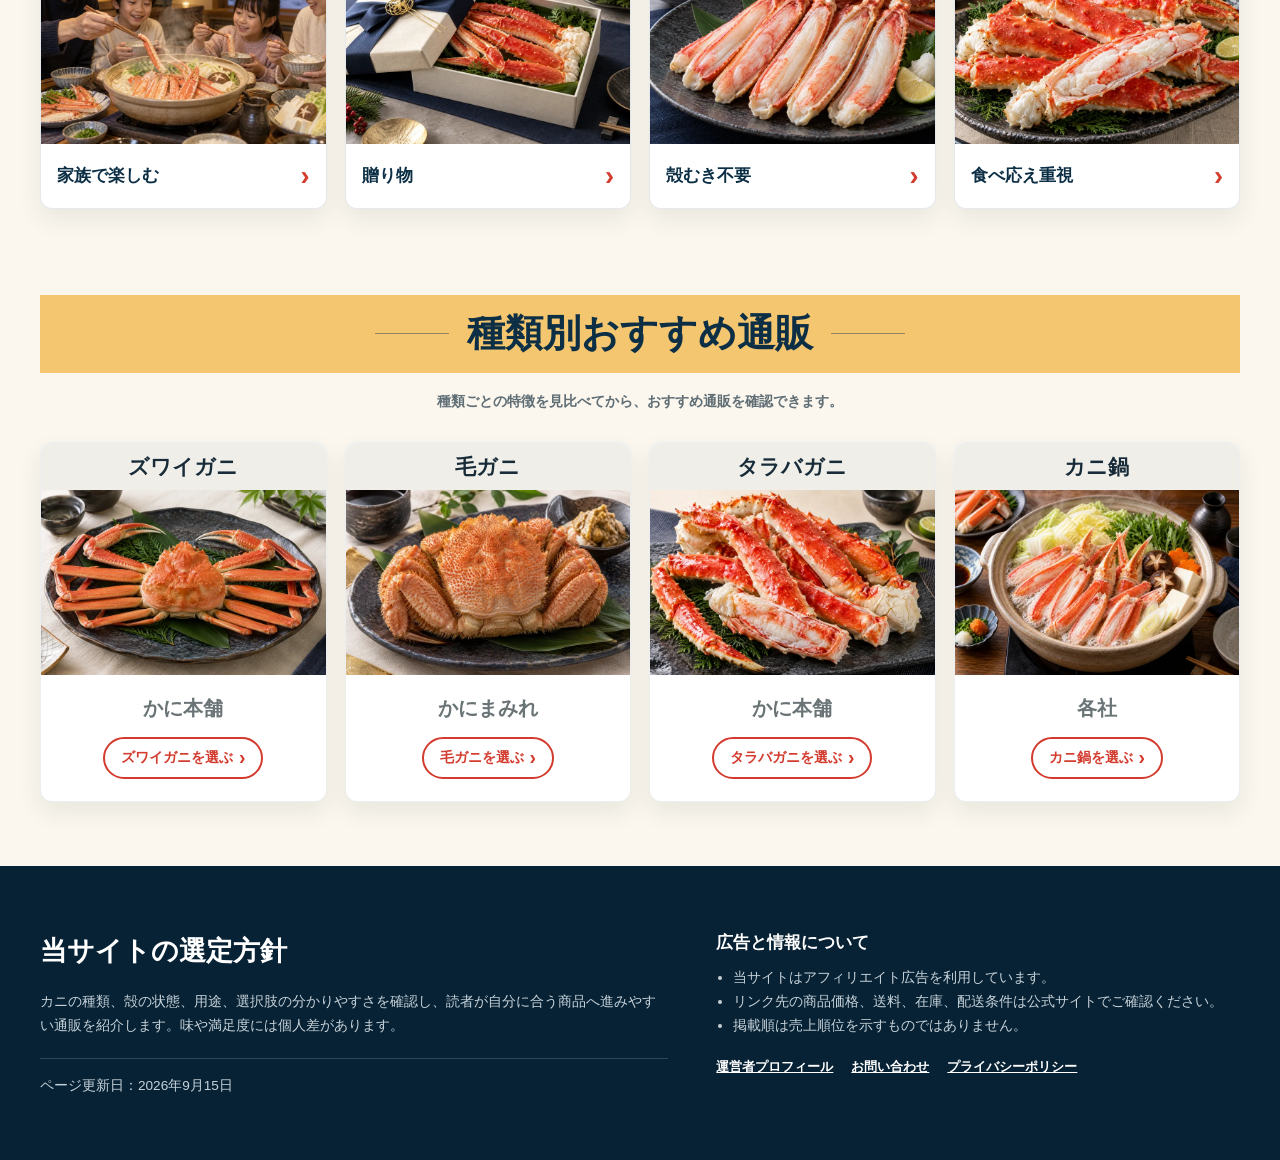
==== commit b2e65a3c: "種類別おすすめ通販にバナー変更" ====
--- a/index.html
+++ b/index.html
@@ -112,7 +112,7 @@
         <span id="kani-guide-gift" class="kani-compact-choices__anchor" aria-hidden="true"></span>
         <div class="kani-container">
           <header class="kani-compact-choices__header">
-            <h2 id="kani-compact-choices-title">カニの種類から選ぶ</h2>
+            <h2 id="kani-compact-choices-title">種類別おすすめ通販</h2>
             <p>種類ごとの特徴を見比べてから、おすすめ通販を確認できます。</p>
           </header>
 
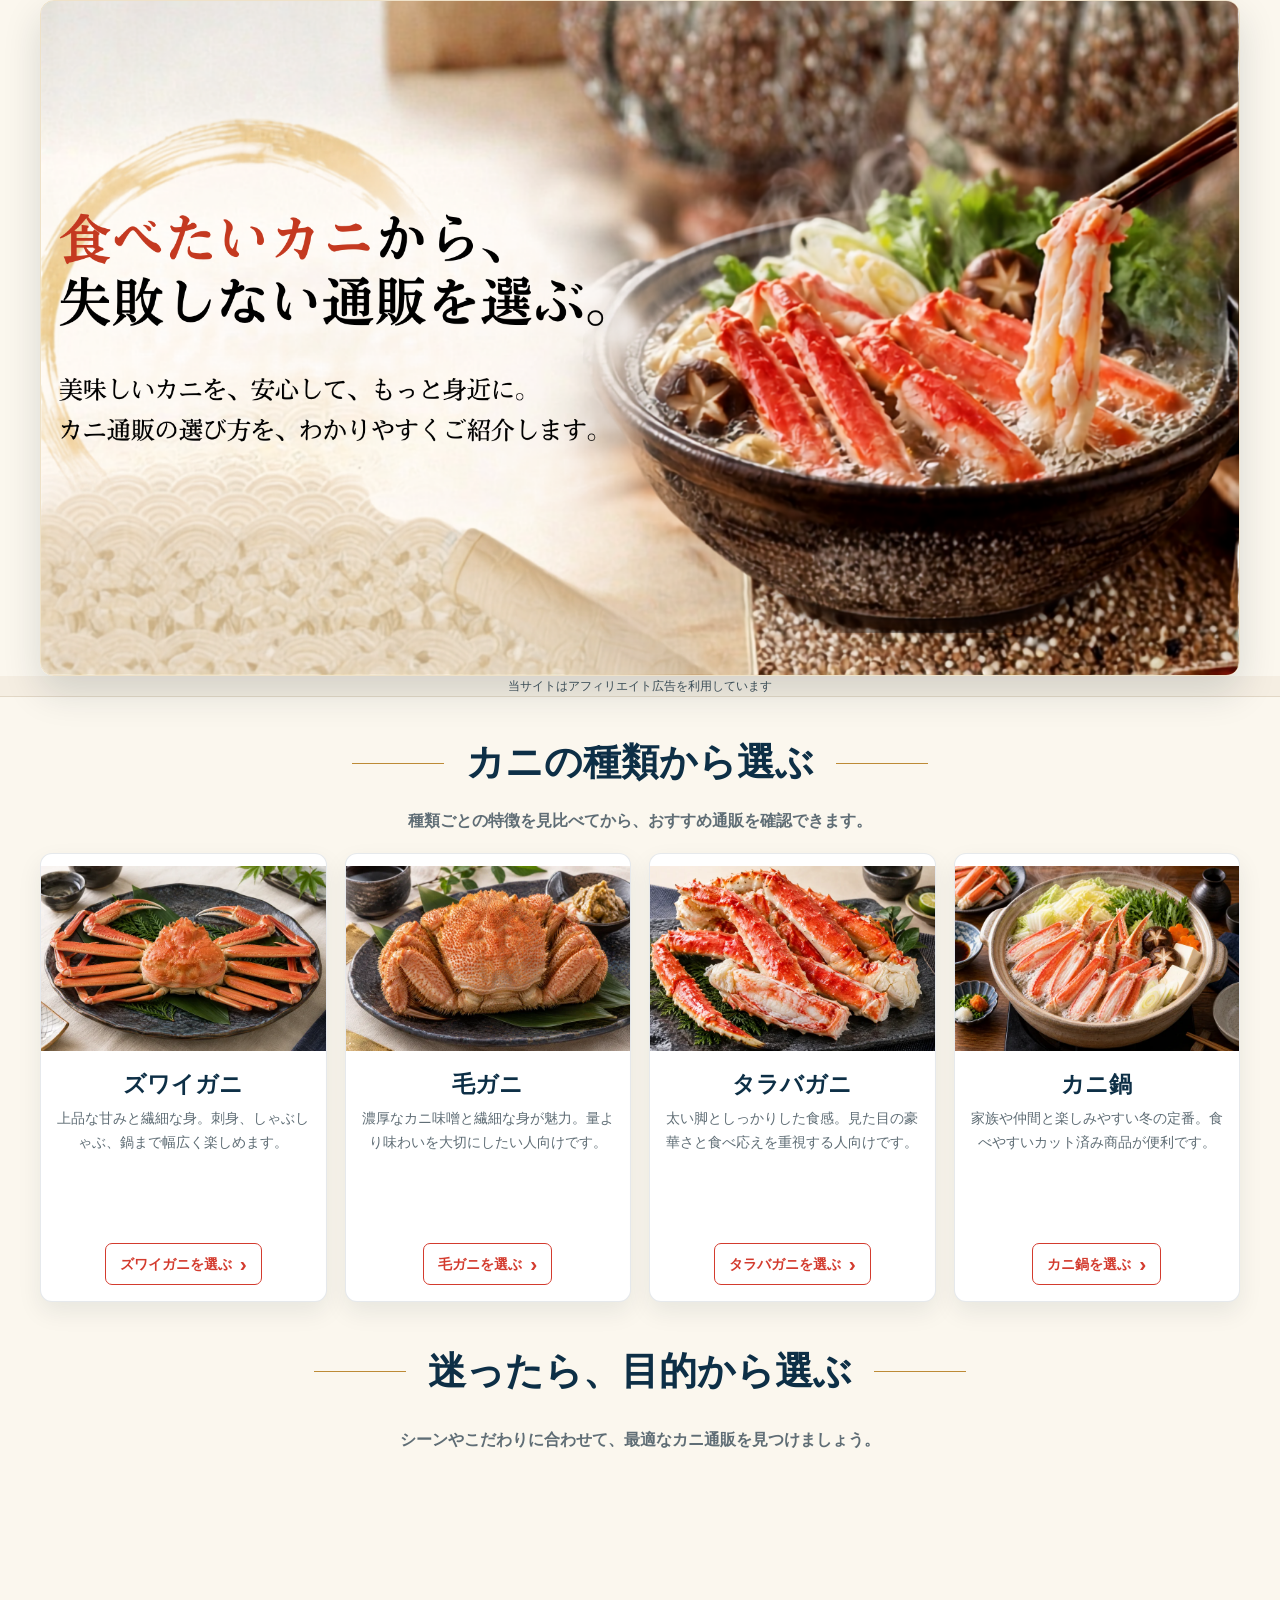
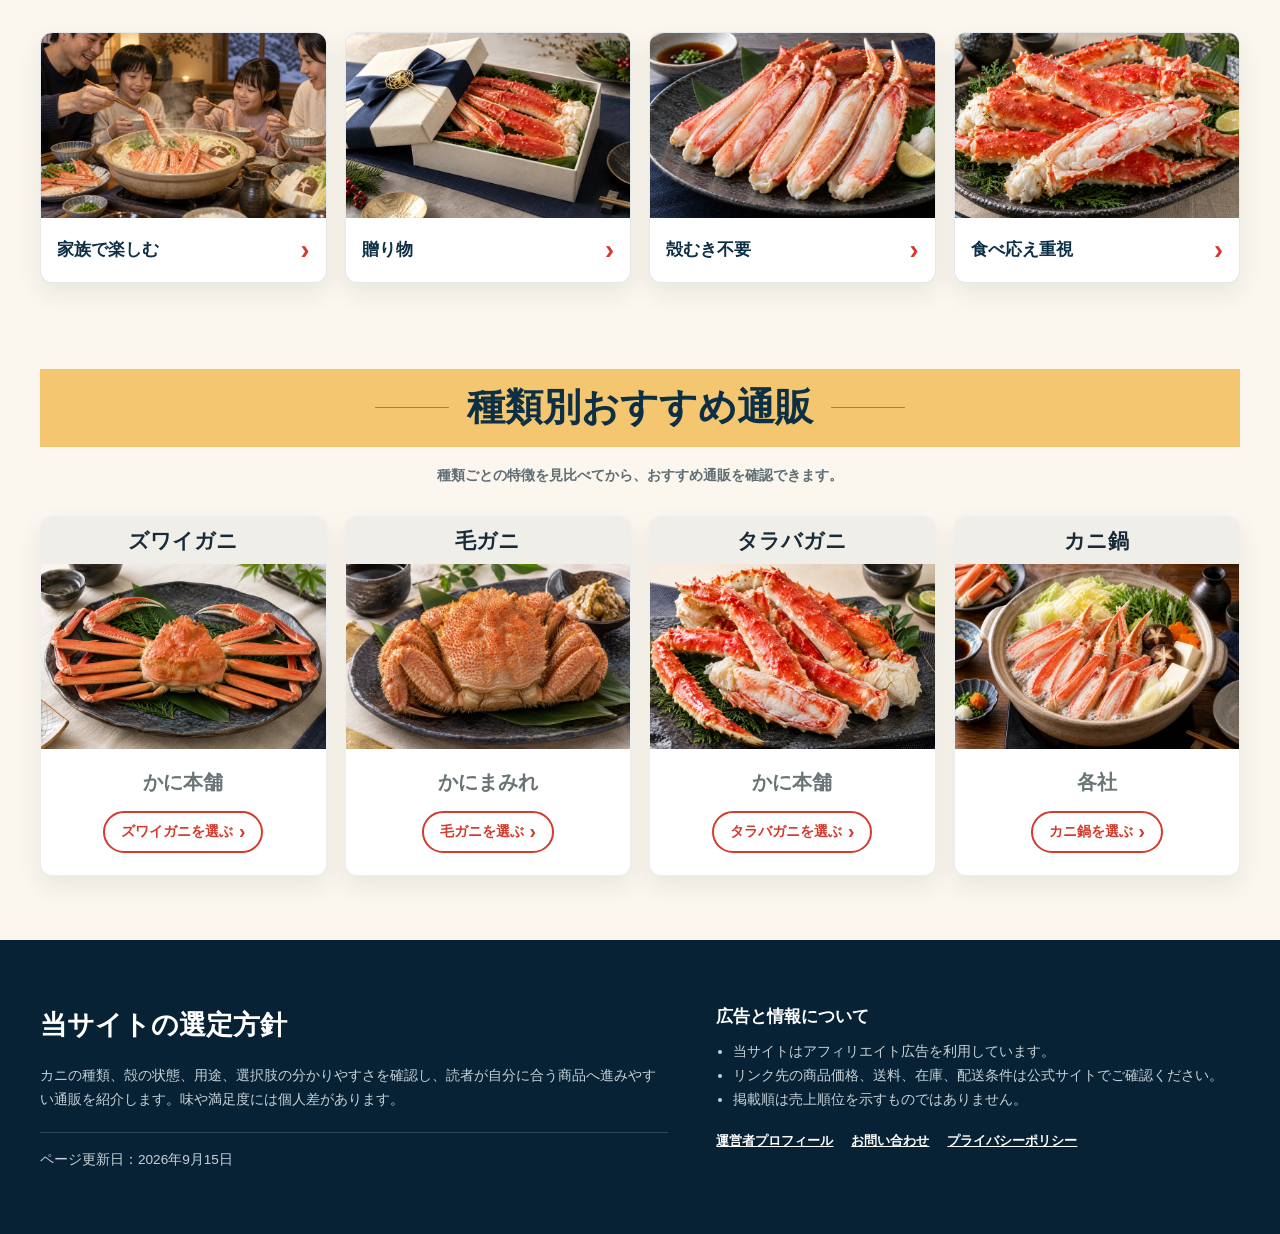
==== commit 4a819764: "迷ったら、目的から選ぶの下に文章追加" ====
--- a/index.html
+++ b/index.html
@@ -73,6 +73,7 @@
             </article>
           </div>
           <h2 class="kani-section-heading kani-purpose-heading" id="kani-purpose-title">迷ったら、目的から選ぶ</h2>
+          <p class="kani-section-intro"><strong>シーンやこだわりに合わせて、最適なカニ通販を見つけましょう。</strong></p>
         </div>
       </section>
 
--- a/wordpress-additional.css
+++ b/wordpress-additional.css
@@ -284,6 +284,10 @@
   margin: 44px 0 0 !important;
 }
 
+.kani-top #kani-types .kani-purpose-heading + .kani-section-intro {
+  margin-top: 28px;
+}
+
 .kani-top .kani-type-grid,
 .kani-top .kani-purpose-grid {
   display: grid;
